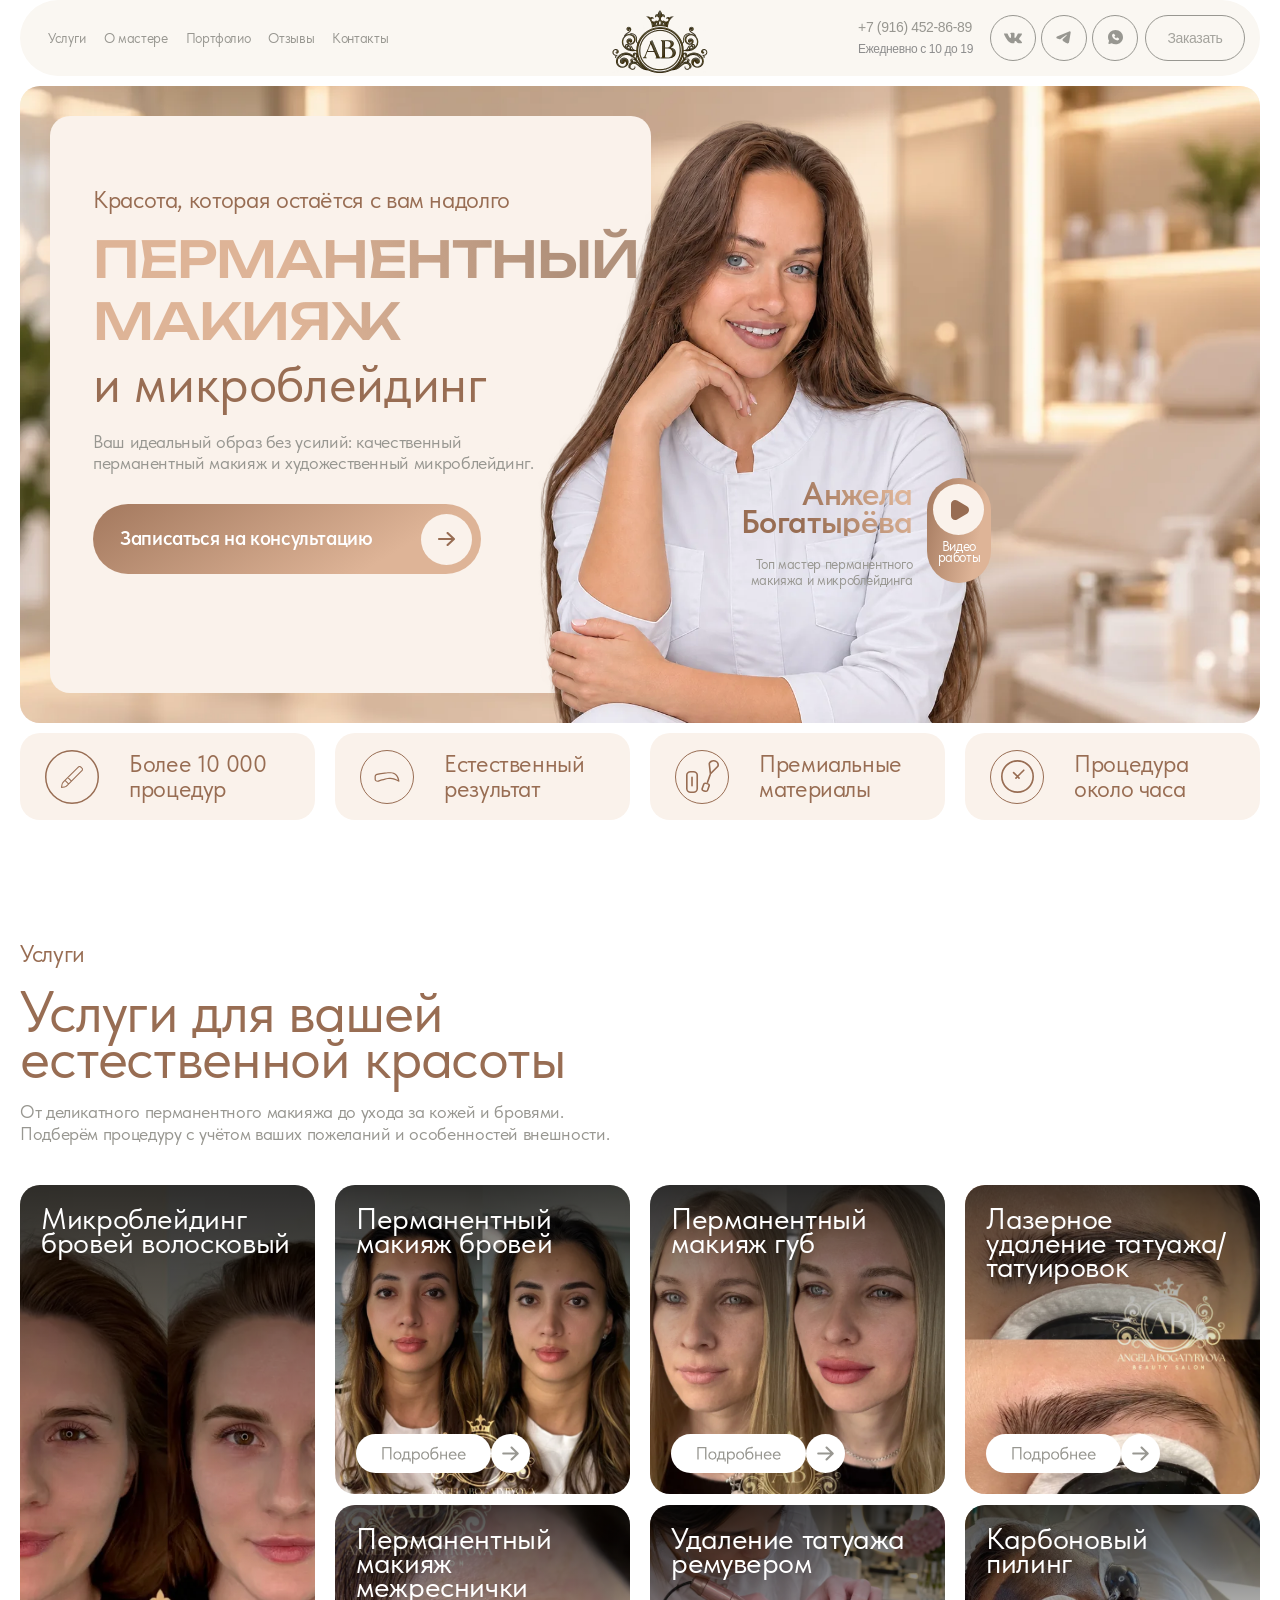
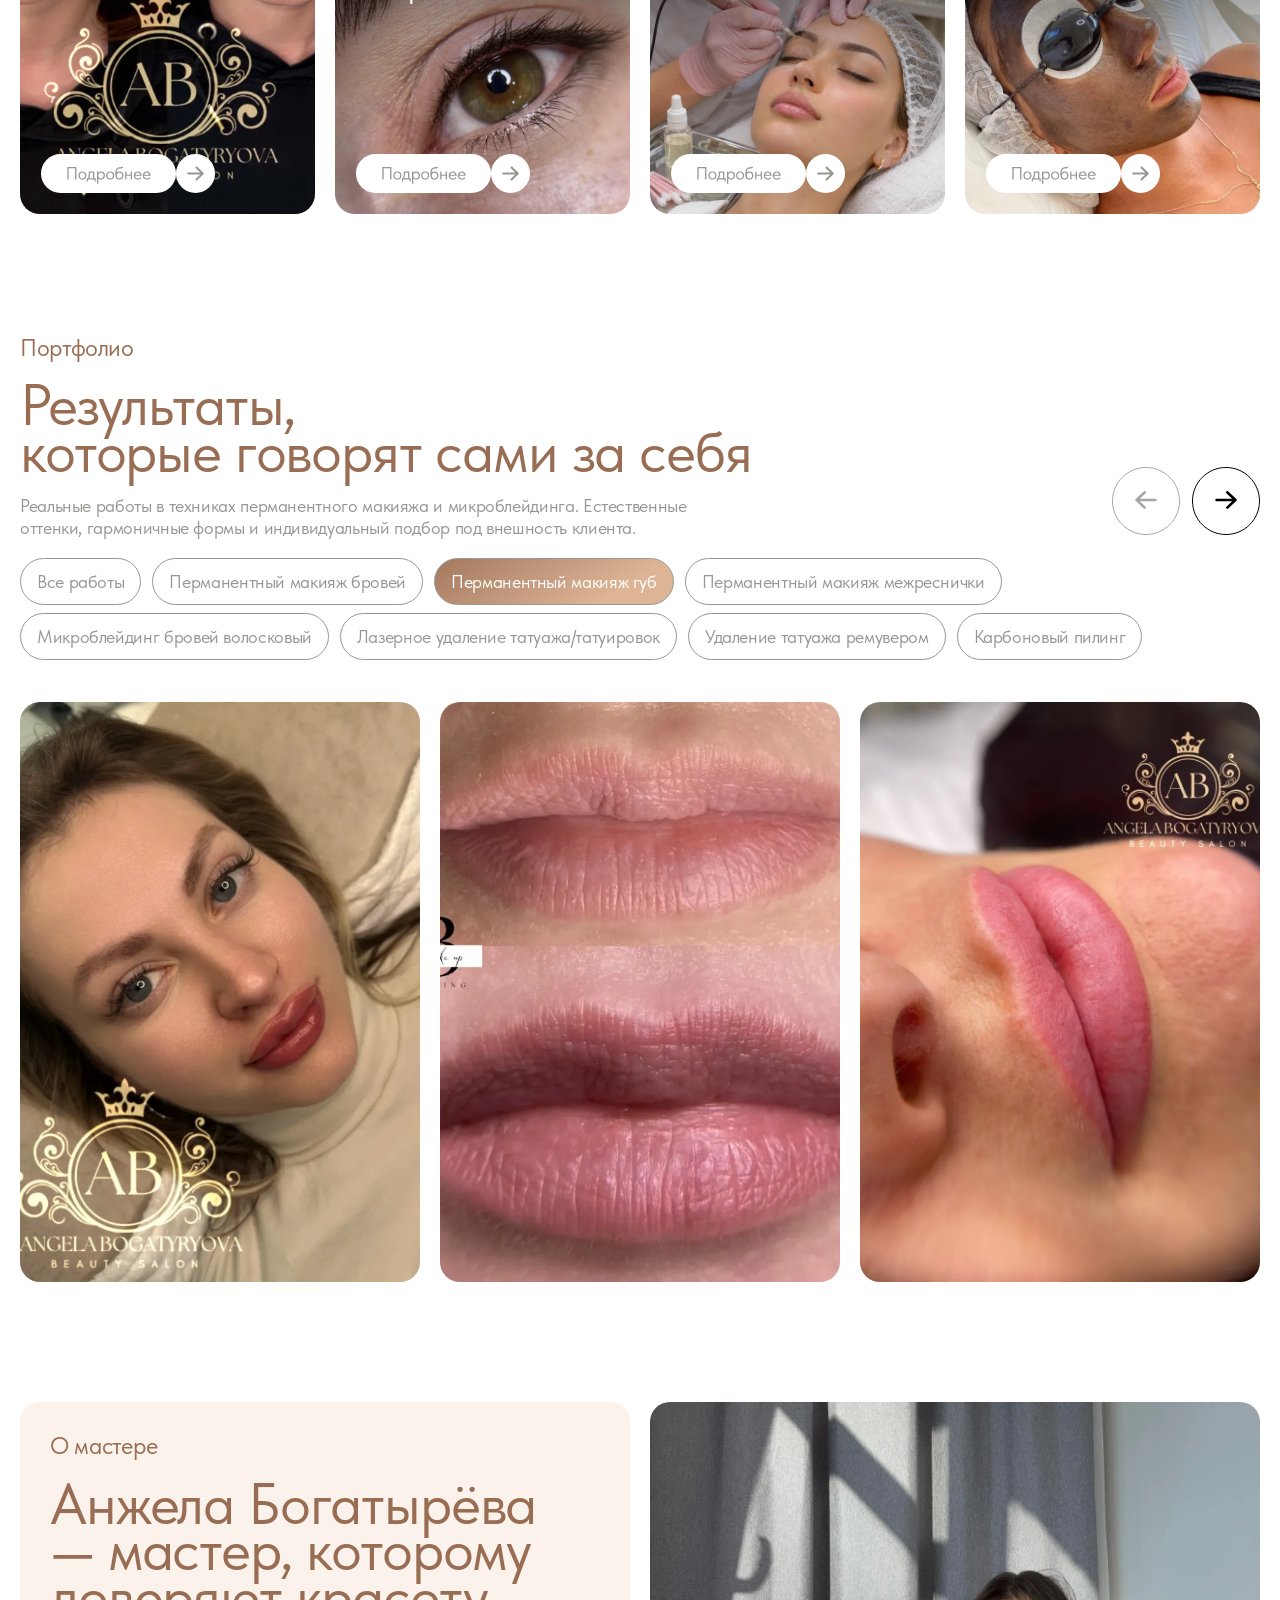
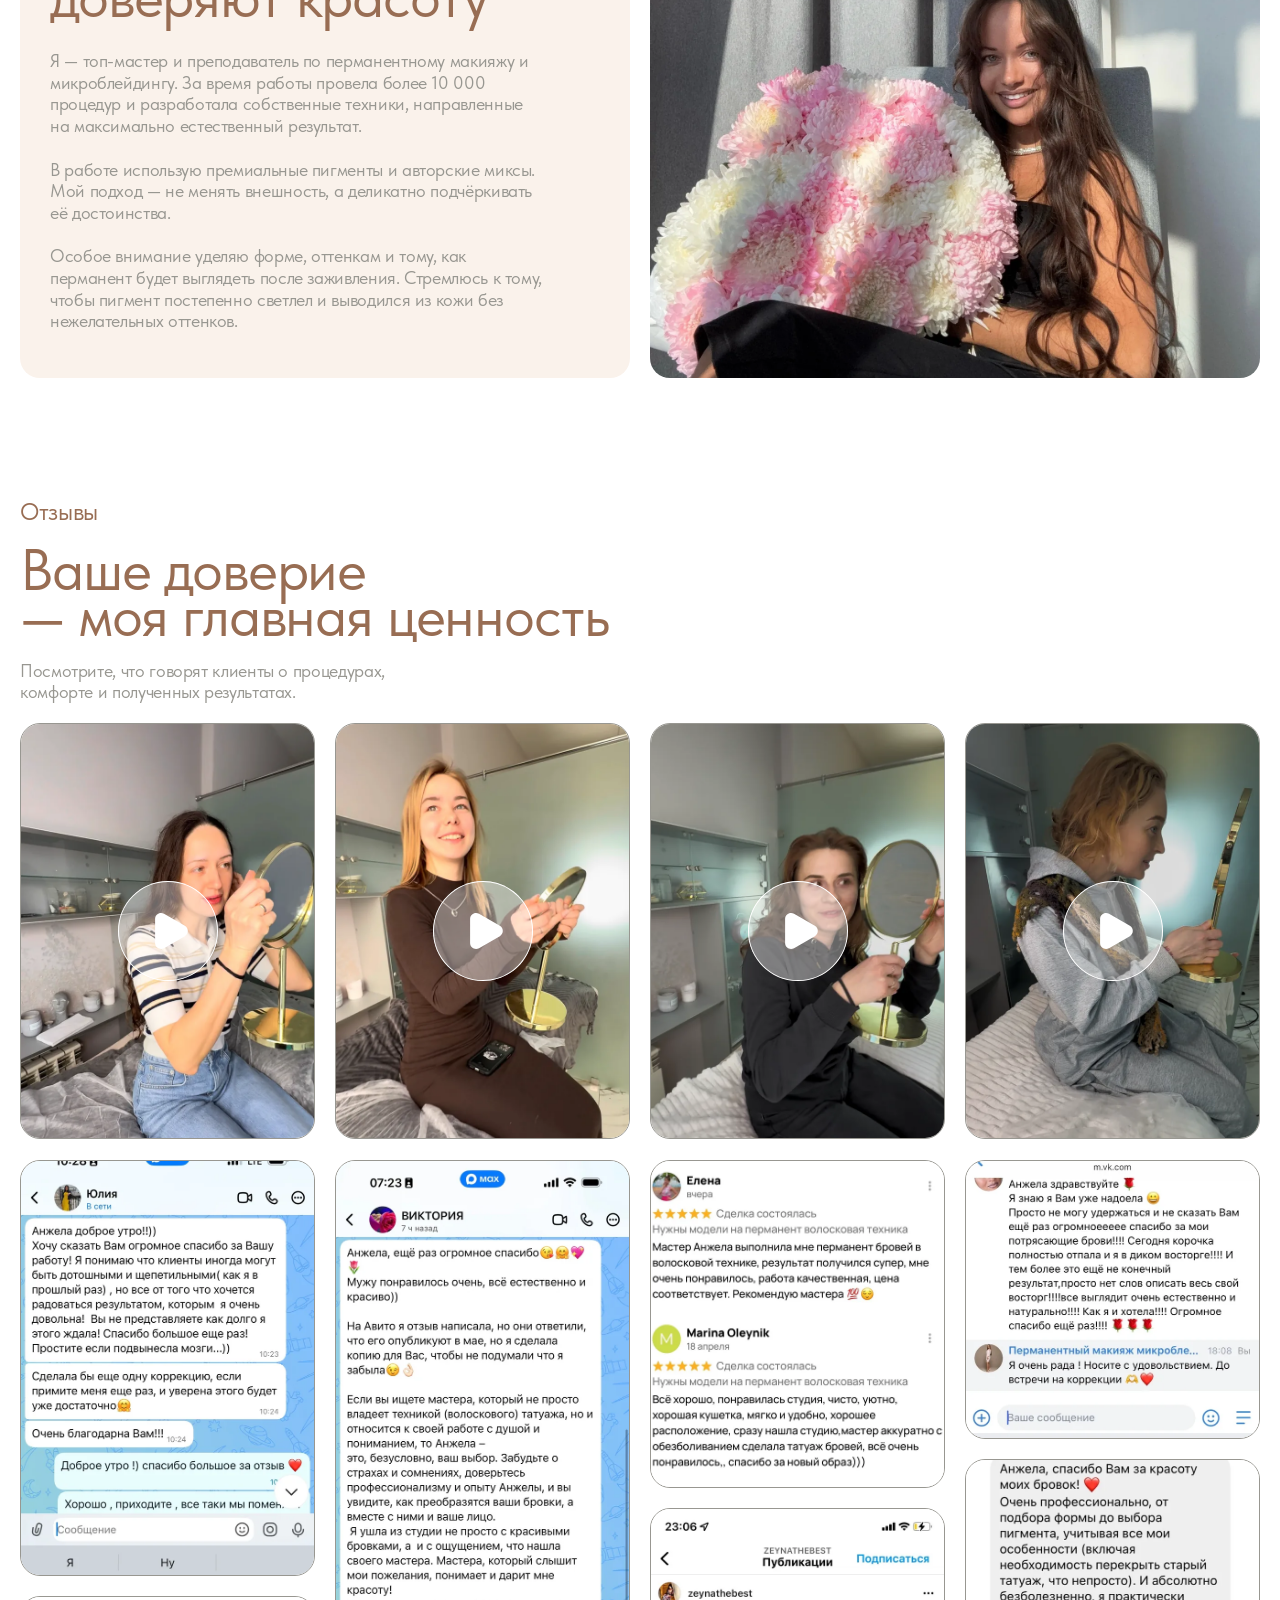
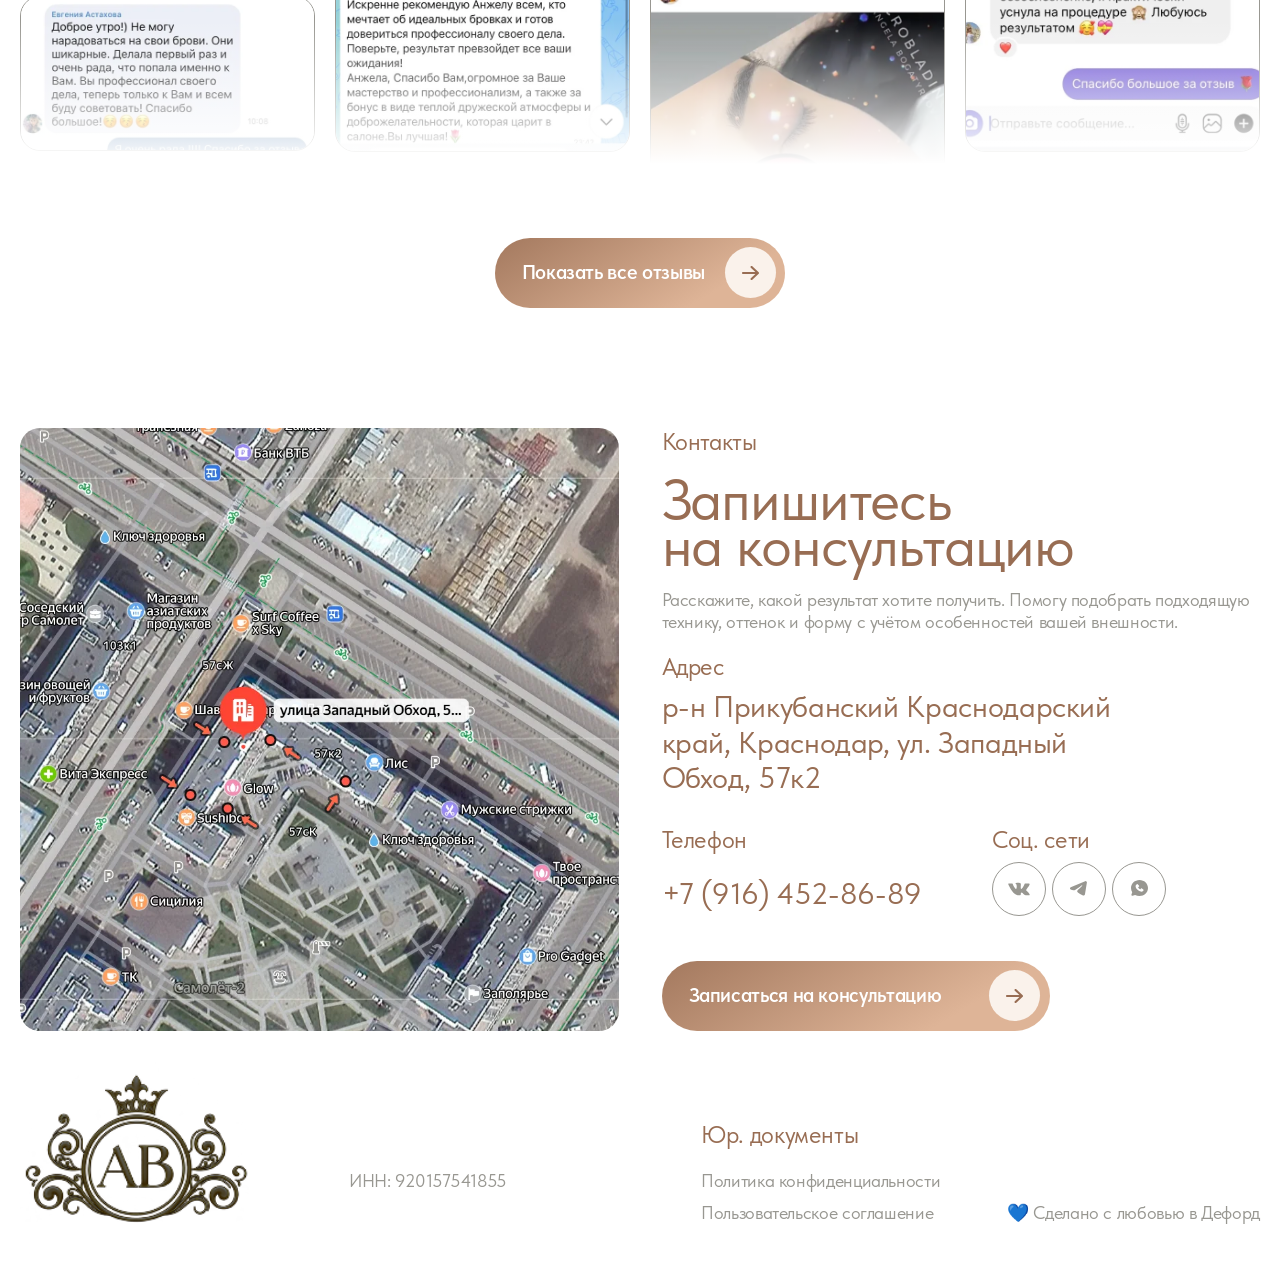
==== index.html @ 7977a96c "Портфолио → губы: фото lips-17 первым, добавлено тепла Co-Authored-By: Claude Opus 5.5 <noreply@anth" ====
<!doctype html>
<html lang="ru">
<head>
  <meta charset="utf-8">
  <meta name="viewport" content="width=device-width, initial-scale=1">
  <title>Перманентный макияж и микроблейдинг в Краснодаре — Анжела Богатырёва</title>
  <meta name="description" content="Перманентный макияж бровей, губ, межреснички и микроблейдинг в Краснодаре. Топ-мастер Анжела Богатырёва: более 10 000 процедур, естественный результат, премиальные материалы.">
  <link rel="icon" href="assets/img/logo.png" type="image/png">
  <link rel="preload" href="assets/fonts/TildaSans-Regular.woff2" as="font" type="font/woff2" crossorigin>
  <link rel="preconnect" href="https://fonts.googleapis.com">
  <link rel="preconnect" href="https://fonts.gstatic.com" crossorigin>
  <link href="https://fonts.googleapis.com/css2?family=Unbounded:wght@500&display=swap" rel="stylesheet">
  <link rel="stylesheet" href="assets/css/style.css?v=202611080429">
</head>
<body>

<!-- ================= PRELOADER ================= -->
<div class="preloader" id="preloader" aria-hidden="true">
  <div class="preloader__inner">
    <div class="preloader__mark">
      <svg class="preloader__ring" viewBox="0 0 200 200" width="200" height="200">
        <defs>
          <linearGradient id="plGrad" x1="0" y1="0" x2="1" y2="1">
            <stop offset="0%" stop-color="#deb497"/>
            <stop offset="100%" stop-color="#986d53"/>
          </linearGradient>
        </defs>
        <circle class="preloader__track" cx="100" cy="100" r="92"/>
        <circle class="preloader__arc" cx="100" cy="100" r="92"/>
      </svg>
      <img class="preloader__logo" src="assets/img/logo.png" alt="" width="200" height="144">
    </div>
    <p class="preloader__name">Анжела Богатырёва</p>
    <p class="preloader__sub">перманентный макияж</p>
    <span class="preloader__bar"><i></i></span>
  </div>
</div>
<script>
  (function () {
    var el = document.getElementById('preloader');
    if (!el) return;
    document.documentElement.classList.add('is-loading');
    var start = Date.now(), MIN = 900, MAX = 5000, done = false;
    function hide() {
      if (done) return; done = true;
      var wait = Math.max(0, MIN - (Date.now() - start));
      setTimeout(function () {
        el.classList.add('is-hidden');
        document.documentElement.classList.remove('is-loading');
        setTimeout(function () { el.remove(); }, 700);
      }, wait);
    }
    if (document.readyState === 'complete') hide();
    else window.addEventListener('load', hide);
    setTimeout(hide, MAX);
  })();
</script>

<!-- ================= HEADER ================= -->
<header class="header container">
  <div class="header__bar">
    <nav class="header__nav" aria-label="Основная навигация">
      <a href="#services">Услуги</a>
      <a href="#about">О мастере</a>
      <a href="#portfolio">Портфолио</a>
      <a href="#reviews">Отзывы</a>
      <a href="#contacts">Контакты</a>
    </nav>

    <a href="#top" class="header__logo" aria-label="Анжела Богатырёва — на главную">
      <img src="assets/img/logo.png" alt="Логотип Angela Bogatyryova" width="200" height="144">
    </a>

    <div class="header__right">
      <div class="header__contact">
        <a href="tel:+79164528689" class="header__phone">+7 (916) 452-86-89</a>
        <span class="header__hours">Ежедневно с 10 до 19</span>
      </div>
      <a href="https://vk.ru/angela_bogatyryova" class="icon-btn" aria-label="ВКонтакте" target="_blank" rel="noopener">
        <img class="tg-icon" src="assets/icons/vk.svg" alt="" width="46" height="46">
      </a>
      <a href="https://t.me/AngelaBogatyryova" class="icon-btn" aria-label="Telegram" target="_blank" rel="noopener">
        <img class="tg-icon" src="assets/icons/telegram.svg" alt="" width="46" height="46">
      </a>
      <a href="https://wa.me/79164528689" class="icon-btn" aria-label="WhatsApp" target="_blank" rel="noopener">
        <img src="assets/icons/hdr-g1.svg" alt="" width="15" height="16">
      </a>
      <button type="button" class="header__order" data-open="form">Заказать</button>
    </div>

    <button type="button" class="header__burger" aria-label="Открыть меню" aria-expanded="false" aria-controls="mobile-menu">
      <span></span><span></span><span></span>
    </button>
  </div>

  <div class="mobile-menu" id="mobile-menu" hidden>
    <nav>
      <a href="#services">Услуги</a>
      <a href="#about">О мастере</a>
      <a href="#portfolio">Портфолио</a>
      <a href="#reviews">Отзывы</a>
      <a href="#contacts">Контакты</a>
    </nav>
    <a href="tel:+79164528689" class="mobile-menu__phone">+7 (916) 452-86-89</a>
    <span class="header__hours">Ежедневно с 10 до 19</span>
    <button type="button" class="btn btn--sm" data-open="form">
      <span>Записаться на консультацию</span><i class="btn__circle"><img src="assets/icons/btn-arrow.svg" alt="" width="17" height="14"></i>
    </button>
  </div>
</header>

<main id="top">

  <!-- ================= HERO ================= -->
  <section class="hero container">
    <div class="hero__card">
      <img class="hero__bg" src="assets/img/hero-bg.webp" alt="" width="1672" height="941" fetchpriority="high">
      <img class="hero__master" src="assets/img/hero-master.webp?v=2" alt="Анжела Богатырёва — мастер перманентного макияжа" width="1000" height="1500" fetchpriority="high">

      <div class="hero__panel">
        <p class="hero__kicker">Красота, которая остаётся с вам надолго</p>
        <h1 class="hero__title">
          <span class="hero__title-main">Перманентный<br>макияж</span>
          <span class="hero__title-sub">и микроблейдинг</span>
        </h1>
        <p class="hero__text">Ваш идеальный образ без усилий: качественный перманентный макияж и художественный микроблейдинг.</p>
        <button type="button" class="btn" data-open="form">
          <span>Записаться на консультацию</span>
          <i class="btn__circle"><img src="assets/icons/btn-arrow.svg" alt="" width="17" height="14"></i>
        </button>
      </div>

      <div class="hero__master-info">
        <div class="hero__master-text">
          <p class="hero__name">Анжела<br>Богатырёва</p>
          <p class="hero__role">Топ мастер перманентного макияжа и микроблейдинга</p>
        </div>
        <a href="#reviews" class="hero__video" aria-label="Смотреть видео работ">
          <i class="hero__video-circle"><img src="assets/icons/play.svg" alt="" width="20" height="18"></i>
          <span>Видео работы</span>
        </a>
      </div>
    </div>

    <ul class="features">
      <li class="feature">
        <span class="feature__icon"><img class="feature__icon-desktop" src="assets/icons/brush-badge.svg" alt="" width="54" height="54"><img class="feature__icon-mobile" src="assets/icons/brush.svg" alt="" width="18" height="18"></span>
        <span class="feature__text">Более 10&nbsp;000 процедур</span>
      </li>
      <li class="feature">
        <span class="feature__icon feature__icon--ring"><img src="assets/icons/eyebrow.svg" alt="" width="50" height="50"></span>
        <span class="feature__text">Естественный результат</span>
      </li>
      <li class="feature">
        <span class="feature__icon feature__icon--ring"><img src="assets/icons/lip-gloss.svg" alt="" width="34" height="34" class="feature__icon-sm"></span>
        <span class="feature__text">Премиальные материалы</span>
      </li>
      <li class="feature">
        <span class="feature__icon feature__icon--ring"><img src="assets/icons/time.svg" alt="" width="30" height="30" class="feature__icon-sm"></span>
        <span class="feature__text">Процедура около часа</span>
      </li>
    </ul>
  </section>

  <!-- ================= SERVICES ================= -->
  <section class="section container" id="services">
    <p class="section__label">Услуги</p>
    <h2 class="section__title">Услуги для вашей естественной красоты</h2>
    <p class="section__text">От деликатного перманентного макияжа до ухода за кожей и бровями. Подберём процедуру с учётом ваших пожеланий и особенностей внешности.</p>

    <div class="services">
      <article class="service service--tall" data-service="microblading">
        <img src="assets/img/svc-microblading.webp" alt="" loading="lazy" width="700" height="836">
        <h3 class="service__title">Микроблейдинг бровей волосковый</h3>
        <button type="button" class="more" data-service-open="microblading" aria-label="Подробнее"><img src="assets/icons/more-button.svg" alt="" width="174" height="39"></button>
      </article>
      <article class="service" data-service="brows">
        <img src="assets/img/svc-brows.webp" alt="" loading="lazy" width="700" height="875" style="object-position:top">
        <h3 class="service__title">Перманентный макияж бровей</h3>
        <button type="button" class="more" data-service-open="brows" aria-label="Подробнее"><img src="assets/icons/more-button.svg" alt="" width="174" height="39"></button>
      </article>
      <article class="service" data-service="lips">
        <img src="assets/img/svc-lips.webp" alt="" loading="lazy" width="700" height="875">
        <h3 class="service__title">Перманентный макияж губ</h3>
        <button type="button" class="more" data-service-open="lips" aria-label="Подробнее"><img src="assets/icons/more-button.svg" alt="" width="174" height="39"></button>
      </article>
      <article class="service" data-service="laser">
        <img src="assets/img/svc-laser.webp" alt="" loading="lazy" width="700" height="700">
        <h3 class="service__title">Лазерное удаление татуажа/татуировок</h3>
        <button type="button" class="more" data-service-open="laser" aria-label="Подробнее"><img src="assets/icons/more-button.svg" alt="" width="174" height="39"></button>
      </article>
      <article class="service" data-service="lash">
        <img src="assets/img/svc-lash.webp" alt="" loading="lazy" width="700" height="1110">
        <h3 class="service__title">Перманентный макияж межреснички</h3>
        <button type="button" class="more" data-service-open="lash" aria-label="Подробнее"><img src="assets/icons/more-button.svg" alt="" width="174" height="39"></button>
      </article>
      <article class="service" data-service="remover">
        <img src="assets/img/svc-remover.webp" alt="" loading="lazy" width="700" height="700">
        <h3 class="service__title">Удаление татуажа ремувером</h3>
        <button type="button" class="more" data-service-open="remover" aria-label="Подробнее"><img src="assets/icons/more-button.svg" alt="" width="174" height="39"></button>
      </article>
      <article class="service" data-service="carbon">
        <img src="assets/img/svc-carbon.webp" alt="" loading="lazy" width="700" height="1244" style="object-position:50% 20%">
        <h3 class="service__title">Карбоновый пилинг</h3>
        <button type="button" class="more" data-service-open="carbon" aria-label="Подробнее"><img src="assets/icons/more-button.svg" alt="" width="174" height="39"></button>
      </article>
    </div>
  </section>

  <!-- ================= PORTFOLIO ================= -->
  <section class="section container" id="portfolio">
    <div class="section__head">
      <div>
        <p class="section__label">Портфолио</p>
        <h2 class="section__title section__title--wide">Результаты, <br>которые говорят сами за себя</h2>
        <p class="section__text section__text--wide">Реальные работы в техниках перманентного макияжа и микроблейдинга. Естественные оттенки, гармоничные формы и индивидуальный подбор под внешность клиента.</p>
      </div>
      <div class="slider-nav">
        <button type="button" class="slider-nav__btn" data-slide="-1" aria-label="Предыдущая работа"><img src="assets/icons/slider-prev.svg" alt="" width="68" height="68" style="transform:rotate(180deg)"></button>
        <button type="button" class="slider-nav__btn" data-slide="1" aria-label="Следующая работа"><img src="assets/icons/slider-next.svg" alt="" width="68" height="68"></button>
      </div>
    </div>

    <div class="chips" role="tablist" aria-label="Фильтр работ">
      <button type="button" class="chip" data-filter="all">Все работы</button>
      <button type="button" class="chip" data-filter="brows">Перманентный макияж бровей</button>
      <button type="button" class="chip is-active" data-filter="lips">Перманентный макияж губ</button>
      <button type="button" class="chip" data-filter="lash">Перманентный макияж межреснички</button>
      <button type="button" class="chip" data-filter="microblading">Микроблейдинг бровей волосковый</button>
      <button type="button" class="chip" data-filter="laser">Лазерное удаление татуажа/татуировок</button>
      <button type="button" class="chip" data-filter="remover">Удаление татуажа ремувером</button>
      <button type="button" class="chip" data-filter="carbon">Карбоновый пилинг</button>
    </div>

    <div class="works" id="works">
      <figure class="work" data-cat="lips"><img src="assets/img/works/lips-17.webp?v=2" alt="Перманентный макияж губ — работа мастера" loading="lazy" width="900" height="1200"></figure>
      <figure class="work" data-cat="lips"><img src="assets/img/works/lips-01.webp" alt="Перманентный макияж губ — работа мастера" loading="lazy" width="828" height="825"></figure>
      <figure class="work" data-cat="lips"><img src="assets/img/works/lips-02.webp" alt="Перманентный макияж губ — работа мастера" loading="lazy" width="900" height="1200"></figure>
      <figure class="work" data-cat="lips"><img src="assets/img/works/lips-03.webp" alt="Перманентный макияж губ — работа мастера" loading="lazy" width="828" height="828"></figure>
      <figure class="work" data-cat="lips"><img src="assets/img/works/lips-04.webp" alt="Перманентный макияж губ — работа мастера" loading="lazy" width="900" height="1073"></figure>
      <figure class="work" data-cat="lips"><img src="assets/img/works/lips-05.webp" alt="Перманентный макияж губ — работа мастера" loading="lazy" width="720" height="1280"></figure>
      <figure class="work" data-cat="lips"><img src="assets/img/works/lips-06.webp" alt="Перманентный макияж губ — работа мастера" loading="lazy" width="720" height="1280"></figure>
      <figure class="work" data-cat="lips"><img src="assets/img/works/lips-07.webp" alt="Перманентный макияж губ — работа мастера" loading="lazy" width="828" height="1220"></figure>
      <figure class="work" data-cat="lips"><img src="assets/img/works/lips-08.webp" alt="Перманентный макияж губ — работа мастера" loading="lazy" width="900" height="824"></figure>
      <figure class="work" data-cat="lips microblading"><img src="assets/img/works/lips-09.webp?v=2" alt="Перманентный макияж губ — работа мастера" loading="lazy" width="900" height="1125"></figure>
      <figure class="work" data-cat="lips"><img src="assets/img/works/lips-10.webp" alt="Перманентный макияж губ — работа мастера" loading="lazy" width="900" height="1125"></figure>
      <figure class="work" data-cat="lips"><img src="assets/img/works/lips-11.webp" alt="Перманентный макияж губ — работа мастера" loading="lazy" width="900" height="1205"></figure>
      <figure class="work" data-cat="lips"><img src="assets/img/works/lips-12.webp" alt="Перманентный макияж губ — работа мастера" loading="lazy" width="900" height="1200"></figure>
      <figure class="work" data-cat="lips"><img src="assets/img/works/lips-13.webp" alt="Перманентный макияж губ — работа мастера" loading="lazy" width="900" height="1331"></figure>
      <figure class="work" data-cat="lips"><img src="assets/img/works/lips-14.webp" alt="Перманентный макияж губ — работа мастера" loading="lazy" width="900" height="1200"></figure>
      <figure class="work" data-cat="lips"><img src="assets/img/works/lips-15.webp" alt="Перманентный макияж губ — работа мастера" loading="lazy" width="900" height="1169"></figure>
      <figure class="work" data-cat="lips"><img src="assets/img/works/lips-16.webp" alt="Перманентный макияж губ — работа мастера" loading="lazy" width="900" height="796"></figure>
      <figure class="work" data-cat="lips"><img src="assets/img/works/lips-18.webp" alt="Перманентный макияж губ — работа мастера" loading="lazy" width="900" height="1127"></figure>
      <figure class="work" data-cat="brows"><img src="assets/img/works/brows-01.webp" alt="Перманентный макияж бровей — работа мастера" loading="lazy" width="900" height="1200"></figure>
      <figure class="work" data-cat="brows"><img src="assets/img/works/brows-02.webp" alt="Перманентный макияж бровей — работа мастера" loading="lazy" width="900" height="1200"></figure>
      <figure class="work" data-cat="brows"><img src="assets/img/works/brows-03.webp" alt="Перманентный макияж бровей — работа мастера" loading="lazy" width="900" height="756"></figure>
      <figure class="work" data-cat="brows"><img src="assets/img/works/brows-04.webp" alt="Перманентный макияж бровей — работа мастера" loading="lazy" width="900" height="1200"></figure>
      <figure class="work" data-cat="brows"><img src="assets/img/works/brows-05.webp" alt="Перманентный макияж бровей — работа мастера" loading="lazy" width="828" height="1472"></figure>
      <figure class="work" data-cat="brows"><img src="assets/img/works/brows-06.webp" alt="Перманентный макияж бровей — работа мастера" loading="lazy" width="827" height="937"></figure>
      <figure class="work" data-cat="brows"><img src="assets/img/works/brows-07.webp" alt="Перманентный макияж бровей — работа мастера" loading="lazy" width="900" height="1125"></figure>
      <figure class="work" data-cat="brows"><img src="assets/img/works/brows-08.webp" alt="Перманентный макияж бровей — работа мастера" loading="lazy" width="900" height="1200"></figure>
      <figure class="work" data-cat="brows"><img src="assets/img/works/brows-09.webp" alt="Перманентный макияж бровей — работа мастера" loading="lazy" width="900" height="1200"></figure>
      <figure class="work" data-cat="brows"><img src="assets/img/works/brows-10.webp" alt="Перманентный макияж бровей — работа мастера" loading="lazy" width="900" height="1200"></figure>
      <figure class="work" data-cat="brows"><img src="assets/img/works/brows-11.webp" alt="Перманентный макияж бровей — работа мастера" loading="lazy" width="900" height="1200"></figure>
      <figure class="work" data-cat="brows"><img src="assets/img/works/brows-12.webp" alt="Перманентный макияж бровей — работа мастера" loading="lazy" width="900" height="1200"></figure>
      <figure class="work" data-cat="brows"><img src="assets/img/works/brows-13.webp" alt="Перманентный макияж бровей — работа мастера" loading="lazy" width="900" height="1125"></figure>
      <figure class="work" data-cat="brows"><img src="assets/img/works/brows-14.webp" alt="Перманентный макияж бровей — работа мастера" loading="lazy" width="900" height="982"></figure>
      <figure class="work" data-cat="brows"><img src="assets/img/works/brows-15.webp" alt="Перманентный макияж бровей — работа мастера" loading="lazy" width="900" height="1600"></figure>
      <figure class="work" data-cat="brows"><img src="assets/img/works/brows-16.webp" alt="Перманентный макияж бровей — работа мастера" loading="lazy" width="900" height="1200"></figure>
      <figure class="work" data-cat="brows lips"><img src="assets/img/works/brows-17.webp" alt="Перманентный макияж бровей — работа мастера" loading="lazy" width="900" height="1125"></figure>
      <figure class="work" data-cat="lash"><img src="assets/img/works/lash-01.webp" alt="Перманентный макияж межреснички — работа мастера" loading="lazy" width="900" height="1166"></figure>
      <figure class="work" data-cat="lash"><img src="assets/img/works/lash-02.webp" alt="Перманентный макияж межреснички — работа мастера" loading="lazy" width="900" height="1048"></figure>
      <figure class="work" data-cat="lash"><img src="assets/img/works/lash-03.webp" alt="Перманентный макияж межреснички — работа мастера" loading="lazy" width="900" height="1428"></figure>
      <figure class="work" data-cat="lash"><img src="assets/img/works/lash-04.webp" alt="Перманентный макияж межреснички — работа мастера" loading="lazy" width="900" height="1540"></figure>
      <figure class="work" data-cat="lash"><img src="assets/img/works/lash-05.webp" alt="Перманентный макияж межреснички — работа мастера" loading="lazy" width="900" height="1125"></figure>
      <figure class="work" data-cat="lash"><img src="assets/img/works/lash-06.webp" alt="Перманентный макияж межреснички — работа мастера" loading="lazy" width="900" height="1200"></figure>
      <figure class="work" data-cat="lash"><img src="assets/img/works/lash-07.webp" alt="Перманентный макияж межреснички — работа мастера" loading="lazy" width="900" height="1256"></figure>
      <figure class="work" data-cat="lash"><img src="assets/img/works/lash-08.webp" alt="Перманентный макияж межреснички — работа мастера" loading="lazy" width="900" height="1600"></figure>
      <figure class="work" data-cat="microblading"><img src="assets/img/works/microblading-40.webp" alt="Микроблейдинг бровей — работа мастера" loading="lazy" width="900" height="1125"></figure>
      <figure class="work" data-cat="microblading"><img src="assets/img/works/microblading-37.webp" alt="Микроблейдинг бровей — работа мастера" loading="lazy" width="900" height="1074"></figure>
      <figure class="work" data-cat="microblading"><img src="assets/img/works/microblading-20.webp" alt="Микроблейдинг бровей — работа мастера" loading="lazy" width="900" height="1125"></figure>
      <figure class="work" data-cat="microblading"><img src="assets/img/works/microblading-36.webp" alt="Микроблейдинг бровей — работа мастера" loading="lazy" width="900" height="1125"></figure>
      <figure class="work" data-cat="microblading"><img src="assets/img/works/microblading-38.webp" alt="Микроблейдинг бровей — работа мастера" loading="lazy" width="900" height="1125"></figure>
      <figure class="work" data-cat="microblading"><img src="assets/img/works/microblading-39.webp" alt="Микроблейдинг бровей — работа мастера" loading="lazy" width="900" height="1058"></figure>
      <figure class="work" data-cat="microblading"><img src="assets/img/works/microblading-25.webp" alt="Микроблейдинг бровей — работа мастера" loading="lazy" width="900" height="1125"></figure>
      <figure class="work" data-cat="microblading"><img src="assets/img/works/microblading-34.webp" alt="Микроблейдинг бровей — работа мастера" loading="lazy" width="900" height="1200"></figure>
      <figure class="work" data-cat="microblading"><img src="assets/img/works/microblading-26.webp" alt="Микроблейдинг бровей — работа мастера" loading="lazy" width="900" height="1200"></figure>
      <figure class="work" data-cat="microblading"><img src="assets/img/works/microblading-12.webp" alt="Микроблейдинг бровей — работа мастера" loading="lazy" width="900" height="1600"></figure>
      <figure class="work" data-cat="microblading"><img src="assets/img/works/microblading-33.webp" alt="Микроблейдинг бровей — работа мастера" loading="lazy" width="900" height="1083"></figure>
      <figure class="work" data-cat="microblading"><img src="assets/img/works/microblading-16.webp" alt="Микроблейдинг бровей — работа мастера" loading="lazy" width="900" height="900"></figure>
      <figure class="work" data-cat="microblading"><img src="assets/img/works/microblading-32.webp" alt="Микроблейдинг бровей — работа мастера" loading="lazy" width="900" height="900"></figure>
      <figure class="work" data-cat="microblading"><img src="assets/img/works/microblading-01.webp" alt="Микроблейдинг бровей — работа мастера" loading="lazy" width="900" height="900"></figure>
      <figure class="work" data-cat="microblading"><img src="assets/img/works/microblading-02.webp" alt="Микроблейдинг бровей — работа мастера" loading="lazy" width="900" height="900"></figure>
      <figure class="work" data-cat="microblading"><img src="assets/img/works/microblading-03.webp" alt="Микроблейдинг бровей — работа мастера" loading="lazy" width="827" height="843"></figure>
      <figure class="work" data-cat="microblading"><img src="assets/img/works/microblading-04.webp" alt="Микроблейдинг бровей — работа мастера" loading="lazy" width="900" height="900"></figure>
      <figure class="work" data-cat="microblading"><img src="assets/img/works/microblading-05.webp" alt="Микроблейдинг бровей — работа мастера" loading="lazy" width="900" height="900"></figure>
      <figure class="work" data-cat="microblading"><img src="assets/img/works/microblading-06.webp" alt="Микроблейдинг бровей — работа мастера" loading="lazy" width="900" height="900"></figure>
      <figure class="work" data-cat="microblading"><img src="assets/img/works/microblading-07.webp" alt="Микроблейдинг бровей — работа мастера" loading="lazy" width="900" height="900"></figure>
      <figure class="work" data-cat="microblading"><img src="assets/img/works/microblading-08.webp" alt="Микроблейдинг бровей — работа мастера" loading="lazy" width="900" height="900"></figure>
      <figure class="work" data-cat="microblading"><img src="assets/img/works/microblading-09.webp" alt="Микроблейдинг бровей — работа мастера" loading="lazy" width="900" height="900"></figure>
      <figure class="work" data-cat="microblading"><img src="assets/img/works/microblading-10.webp" alt="Микроблейдинг бровей — работа мастера" loading="lazy" width="900" height="900"></figure>
      <figure class="work" data-cat="microblading"><img src="assets/img/works/microblading-11.webp" alt="Микроблейдинг бровей — работа мастера" loading="lazy" width="900" height="900"></figure>
      <figure class="work" data-cat="microblading"><img src="assets/img/works/microblading-13.webp" alt="Микроблейдинг бровей — работа мастера" loading="lazy" width="900" height="900"></figure>
      <figure class="work" data-cat="microblading"><img src="assets/img/works/microblading-14.webp" alt="Микроблейдинг бровей — работа мастера" loading="lazy" width="900" height="900"></figure>
      <figure class="work" data-cat="microblading"><img src="assets/img/works/microblading-15.webp" alt="Микроблейдинг бровей — работа мастера" loading="lazy" width="900" height="900"></figure>
      <figure class="work" data-cat="microblading"><img src="assets/img/works/microblading-17.webp" alt="Микроблейдинг бровей — работа мастера" loading="lazy" width="900" height="900"></figure>
      <figure class="work" data-cat="microblading"><img src="assets/img/works/microblading-18.webp" alt="Микроблейдинг бровей — работа мастера" loading="lazy" width="900" height="900"></figure>
      <figure class="work" data-cat="microblading"><img src="assets/img/works/microblading-19.webp" alt="Микроблейдинг бровей — работа мастера" loading="lazy" width="900" height="900"></figure>
      <figure class="work" data-cat="microblading"><img src="assets/img/works/microblading-21.webp" alt="Микроблейдинг бровей — работа мастера" loading="lazy" width="900" height="1125"></figure>
      <figure class="work" data-cat="microblading"><img src="assets/img/works/microblading-22.webp" alt="Микроблейдинг бровей — работа мастера" loading="lazy" width="900" height="1125"></figure>
      <figure class="work" data-cat="microblading"><img src="assets/img/works/microblading-23.webp" alt="Микроблейдинг бровей — работа мастера" loading="lazy" width="900" height="1125"></figure>
      <figure class="work" data-cat="microblading"><img src="assets/img/works/microblading-24.webp" alt="Микроблейдинг бровей — работа мастера" loading="lazy" width="900" height="1125"></figure>
      <figure class="work" data-cat="microblading"><img src="assets/img/works/microblading-27.webp" alt="Микроблейдинг бровей — работа мастера" loading="lazy" width="900" height="1125"></figure>
      <figure class="work" data-cat="microblading"><img src="assets/img/works/microblading-28.webp" alt="Микроблейдинг бровей — работа мастера" loading="lazy" width="900" height="900"></figure>
      <figure class="work" data-cat="microblading"><img src="assets/img/works/microblading-29.webp" alt="Микроблейдинг бровей — работа мастера" loading="lazy" width="900" height="900"></figure>
      <figure class="work" data-cat="microblading"><img src="assets/img/works/microblading-30.webp" alt="Микроблейдинг бровей — работа мастера" loading="lazy" width="900" height="1067"></figure>
      <figure class="work" data-cat="microblading"><img src="assets/img/works/microblading-31.webp" alt="Микроблейдинг бровей — работа мастера" loading="lazy" width="900" height="1600"></figure>
      <figure class="work" data-cat="microblading"><img src="assets/img/works/microblading-35.webp" alt="Микроблейдинг бровей — работа мастера" loading="lazy" width="900" height="1125"></figure>
      <figure class="work" data-cat="laser"><img src="assets/img/works/laser-01.webp" alt="Лазерное удаление татуажа — работа мастера" loading="lazy" width="900" height="900"></figure>
      <figure class="work" data-cat="laser"><img src="assets/img/works/laser-02.webp" alt="Лазерное удаление татуажа — работа мастера" loading="lazy" width="828" height="823"></figure>
      <figure class="work" data-cat="laser"><img src="assets/img/works/laser-03.webp" alt="Лазерное удаление татуажа — работа мастера" loading="lazy" width="900" height="900"></figure>
      <figure class="work" data-cat="laser"><img src="assets/img/works/laser-04.webp" alt="Лазерное удаление татуажа — работа мастера" loading="lazy" width="900" height="900"></figure>
      <figure class="work" data-cat="laser"><img src="assets/img/works/laser-05.webp" alt="Лазерное удаление татуажа — работа мастера" loading="lazy" width="900" height="1125"></figure>
      <figure class="work" data-cat="laser"><img src="assets/img/works/laser-06.webp" alt="Лазерное удаление татуажа — работа мастера" loading="lazy" width="900" height="1125"></figure>
      <figure class="work" data-cat="laser"><img src="assets/img/works/laser-07.webp" alt="Лазерное удаление татуажа — работа мастера" loading="lazy" width="900" height="1125"></figure>
      <figure class="work" data-cat="laser"><img src="assets/img/works/laser-08.webp" alt="Лазерное удаление татуажа — работа мастера" loading="lazy" width="900" height="900"></figure>
      <figure class="work" data-cat="laser"><img src="assets/img/works/laser-09.webp" alt="Лазерное удаление татуажа — работа мастера" loading="lazy" width="900" height="900"></figure>
      <figure class="work" data-cat="laser"><img src="assets/img/works/laser-10.webp" alt="Лазерное удаление татуажа — работа мастера" loading="lazy" width="900" height="968"></figure>
      <figure class="work" data-cat="laser"><img src="assets/img/works/laser-11.webp" alt="Лазерное удаление татуажа — работа мастера" loading="lazy" width="900" height="900"></figure>
      <figure class="work" data-cat="laser"><img src="assets/img/works/laser-12.webp" alt="Лазерное удаление татуажа — работа мастера" loading="lazy" width="900" height="1125"></figure>
      <figure class="work" data-cat="carbon"><img src="assets/img/works/carbon-01.webp" alt="Карбоновый пилинг — работа мастера" loading="lazy" width="720" height="1280"></figure>
      <figure class="work" data-cat="carbon"><img src="assets/img/works/carbon-02.webp" alt="Карбоновый пилинг — работа мастера" loading="lazy" width="900" height="1059"></figure>
    </div>
    <p class="works__empty" hidden>Работы в этой категории скоро появятся. Посмотреть больше примеров можно в соцсетях мастера.</p>
  </section>

  <!-- ================= ABOUT ================= -->
  <section class="section container" id="about">
    <div class="about">
      <div class="about__card">
        <p class="section__label">О мастере</p>
        <h2 class="section__title">Анжела Богатырёва <br>— мастер, которому доверяют красоту</h2>
        <div class="about__text">
          <p>Я — топ-мастер и преподаватель по перманентному макияжу и микроблейдингу. За время работы провела более 10&nbsp;000 процедур и разработала собственные техники, направленные на максимально естественный результат.</p>
          <p>В работе использую премиальные пигменты и авторские миксы. Мой подход — не менять внешность, а деликатно подчёркивать её достоинства.</p>
          <p>Особое внимание уделяю форме, оттенкам и тому, как перманент будет выглядеть после заживления. Стремлюсь к тому, чтобы пигмент постепенно светлел и выводился из кожи без нежелательных оттенков.</p>
        </div>
      </div>
      <div class="about__photo">
        <img src="assets/img/about-photo.webp" alt="Анжела Богатырёва" loading="lazy" width="1460" height="1947">
      </div>
    </div>
  </section>

  <!-- ================= REVIEWS ================= -->
  <section class="section container" id="reviews">
    <p class="section__label">Отзывы</p>
    <h2 class="section__title">Ваше доверие <br>— моя главная ценность</h2>
    <p class="section__text section__text--narrow">Посмотрите, что говорят клиенты о процедурах, комфорте и полученных результатах.</p>

    <div class="videos">
      <button type="button" class="video" data-video="assets/video/review-1.mp4" aria-label="Смотреть видеоотзыв 1"><img src="assets/img/rv-v1.webp" alt="Видеоотзыв клиента" loading="lazy" width="640" height="932"><img class="video__play" src="assets/icons/video-play.svg" alt="" width="100" height="100"></button>
      <button type="button" class="video" data-video="assets/video/review-2.mp4" aria-label="Смотреть видеоотзыв 2"><img src="assets/img/rv-v2.webp" alt="Видеоотзыв клиента" loading="lazy" width="640" height="974"><img class="video__play" src="assets/icons/video-play.svg" alt="" width="100" height="100"></button>
      <button type="button" class="video" data-video="assets/video/review-3.mp4" aria-label="Смотреть видеоотзыв 3"><img src="assets/img/rv-v3.webp" alt="Видеоотзыв клиента" loading="lazy" width="640" height="862"><img class="video__play" src="assets/icons/video-play.svg" alt="" width="100" height="100"></button>
      <button type="button" class="video" data-video="assets/video/review-4.mp4" aria-label="Смотреть видеоотзыв 4"><img src="assets/img/rv-v4.webp" alt="Видеоотзыв клиента" loading="lazy" width="640" height="976"><img class="video__play" src="assets/icons/video-play.svg" alt="" width="100" height="100"></button>
    </div>

    <div class="reviews" id="reviews-grid">
      <div class="reviews__col">
        <div class="review" style="--h:416px"><img src="assets/img/rv-1.webp" alt="Отзыв клиента" loading="lazy" style="object-position:50% 10%"></div>
        <div class="review" style="--h:155px"><img src="assets/img/rv-6.webp" alt="Отзыв клиента" loading="lazy" style="object-position:top"></div>
      </div>
      <div class="reviews__col">
        <div class="review" style="--h:592px"><img src="assets/img/rv-2.webp" alt="Отзыв клиента" loading="lazy"></div>
        <div class="review" style="--h:218px"><img src="assets/img/rv-5.webp" alt="Отзыв клиента" loading="lazy" style="object-position:top"></div>
      </div>
      <div class="reviews__col">
        <div class="review" style="--h:328px"><img src="assets/img/rv-7.webp" alt="Отзыв клиента" loading="lazy"></div>
        <div class="review" style="--h:542px"><img src="assets/img/rv-4.webp" alt="Отзыв клиента" loading="lazy"></div>
      </div>
      <div class="reviews__col">
        <div class="review" style="--h:279px"><img src="assets/img/rv-8.webp" alt="Отзыв клиента" loading="lazy" style="object-position:50% 15%"></div>
        <div class="review" style="--h:293px"><img src="assets/img/rv-3.webp" alt="Отзыв клиента" loading="lazy" style="object-position:50% 20%"></div>
      </div>
    </div>

    <div class="center">
      <button type="button" class="btn btn--auto" id="reviews-toggle" aria-controls="reviews-grid" aria-expanded="false">
        <span>Показать все отзывы</span>
        <i class="btn__circle"><img src="assets/icons/btn-arrow.svg" alt="" width="17" height="14"></i>
      </button>
    </div>
  </section>

  <!-- ================= CONTACTS ================= -->
  <section class="section container" id="contacts">
    <div class="contacts">
      <a class="contacts__map" href="https://yandex.ru/maps/?text=Краснодар,%20ул.%20Западный%20Обход,%2057к2" target="_blank" rel="noopener" aria-label="Открыть адрес на карте">
        <img src="assets/img/map.webp" alt="Карта: Краснодар, ул. Западный Обход, 57к2" loading="lazy" width="934" height="889">
      </a>
      <div class="contacts__info">
        <p class="section__label">Контакты</p>
        <h2 class="section__title">Запишитесь <br>на консультацию</h2>
        <p class="section__text">Расскажите, какой результат хотите получить. Помогу подобрать подходящую технику, оттенок и форму с учётом особенностей вашей внешности.</p>

        <div class="contacts__block">
          <p class="contacts__label">Адрес</p>
          <p class="contacts__value">р-н Прикубанский Краснодарский край, Краснодар, ул.&nbsp;Западный Обход,&nbsp;57к2</p>
        </div>

        <div class="contacts__row">
          <div class="contacts__block">
            <p class="contacts__label">Телефон</p>
            <a class="contacts__value contacts__phone" href="tel:+79164528689">+7 (916) 452-86-89</a>
          </div>
          <div class="contacts__block">
            <p class="contacts__label">Соц. сети</p>
            <div class="contacts__socials">
              <a href="https://vk.ru/angela_bogatyryova" class="icon-btn icon-btn--lg" aria-label="ВКонтакте" target="_blank" rel="noopener"><img class="tg-icon" src="assets/icons/vk.svg" alt="" width="46" height="46"></a>
              <a href="https://t.me/AngelaBogatyryova" class="icon-btn icon-btn--lg" aria-label="Telegram" target="_blank" rel="noopener"><img class="tg-icon" src="assets/icons/telegram.svg" alt="" width="46" height="46"></a>
              <a href="https://wa.me/79164528689" class="icon-btn icon-btn--lg" aria-label="WhatsApp" target="_blank" rel="noopener"><img src="assets/icons/hdr-g1.svg" alt="" width="17" height="18"></a>
            </div>
          </div>
        </div>

        <button type="button" class="btn" data-open="form">
          <span>Записаться на консультацию</span>
          <i class="btn__circle"><img src="assets/icons/btn-arrow.svg" alt="" width="17" height="14"></i>
        </button>
      </div>
    </div>
  </section>
</main>

<!-- ================= FOOTER ================= -->
<footer class="footer container">
  <img class="footer__logo" src="assets/img/logo.png" alt="Логотип Angela Bogatyryova" loading="lazy" width="200" height="144">
  <p class="footer__inn">ИНН: 920157541855</p>
  <div class="footer__docs">
    <p class="contacts__label">Юр. документы</p>
    <a href="privacy.html">Политика конфиденциальности</a>
    <a href="terms.html">Пользовательское соглашение</a>
  </div>
  <p class="footer__made">💙 Сделано с любовью в Дефорд</p>
</footer>

<!-- ================= MODAL: FORM ================= -->
<div class="modal" id="modal-form" role="dialog" aria-modal="true" aria-labelledby="form-title" hidden>
  <div class="modal__overlay" data-close></div>
  <div class="modal__dialog modal__dialog--form" tabindex="-1">
    <div class="modal__panel">
      <button type="button" class="modal__close" data-close aria-label="Закрыть"><img src="assets/icons/close.svg" alt="" width="22" height="22"></button>
      <h2 class="modal__title" id="form-title">Оставьте заявку</h2>
      <p class="modal__lead">и я свяжусь с вами в ближайшее время для обсуждения деталей</p>

      <form class="form" id="lead-form" novalidate>
        <input class="form__input" type="text" name="name" placeholder="Ваше имя" autocomplete="name" required>

        <fieldset class="form__methods">
          <legend>Связаться с вами в соц. сетях или по телефону</legend>
          <label class="method" title="Telegram"><input type="radio" name="method" value="telegram" checked><span><img class="tg-icon" src="assets/icons/telegram.svg" alt="Telegram" width="46" height="46"></span></label>
          <label class="method" title="WhatsApp"><input type="radio" name="method" value="whatsapp"><span><img src="assets/icons/modal-g-wa.svg" alt="WhatsApp" width="17" height="18"></span></label>
          <label class="method" title="Телефон"><input type="radio" name="method" value="phone"><span><img src="assets/icons/phone.svg" alt="Телефон" width="20" height="20"></span></label>
        </fieldset>

        <input class="form__input" type="text" name="contact" placeholder="@username" required>

        <label class="form__agree">
          <input type="checkbox" name="agree" required>
          <span>Согласен(-а) с <a href="terms.html" target="_blank">пользовательским соглашением</a> и <a href="privacy.html" target="_blank">политикой конфиденциальности</a></span>
        </label>

        <p class="form__error" role="alert" hidden></p>

        <button type="submit" class="btn btn--wide">
          <span>Записаться на консультацию</span>
          <i class="btn__circle"><img src="assets/icons/btn-arrow.svg" alt="" width="17" height="14"></i>
        </button>
      </form>
    </div>
    <div class="modal__photo slides" data-slides>
      <img class="slide is-active" src="assets/img/modal-form.webp" alt="Перманентный макияж губ — до и после" loading="lazy">
      <img class="slide" src="assets/img/works/brows-13.webp" alt="Перманентный макияж бровей — до и после" loading="lazy">
      <img class="slide" src="assets/img/works/microblading-37.webp" alt="Микроблейдинг бровей — до и после" loading="lazy">
      <img class="slide" src="assets/img/works/lips-13.webp" alt="Перманентный макияж губ" loading="lazy">
      <img class="slide" src="assets/img/works/lash-04.webp" alt="Перманентный макияж межреснички" loading="lazy">
      <img class="slide" src="assets/img/works/brows-07.webp" alt="Перманентный макияж бровей — до и после" loading="lazy">
      <img class="slide" src="assets/img/works/laser-08.webp" alt="Лазерное удаление татуажа бровей — до и после" loading="lazy">
      <img class="slide" src="assets/img/works/carbon-01.webp" alt="Карбоновый пилинг" loading="lazy">
      <div class="slides__dots"><button type="button" class="slides__dot is-active" aria-label="Фото 1"></button><button type="button" class="slides__dot" aria-label="Фото 2"></button><button type="button" class="slides__dot" aria-label="Фото 3"></button><button type="button" class="slides__dot" aria-label="Фото 4"></button><button type="button" class="slides__dot" aria-label="Фото 5"></button><button type="button" class="slides__dot" aria-label="Фото 6"></button><button type="button" class="slides__dot" aria-label="Фото 7"></button><button type="button" class="slides__dot" aria-label="Фото 8"></button></div>
    </div>
  </div>
</div>

<!-- ================= MODAL: SERVICE ================= -->
<div class="modal" id="modal-service" role="dialog" aria-modal="true" aria-labelledby="svc-title" hidden>
  <div class="modal__overlay" data-close></div>
  <div class="modal__dialog modal__dialog--service" tabindex="-1">
    <button type="button" class="modal__close" data-close aria-label="Закрыть"><img src="assets/icons/close.svg" alt="" width="22" height="22"></button>
    <div class="svc">
      <div class="svc__info">
        <h2 class="modal__title" id="svc-title"></h2>
        <p class="svc__desc"></p>
        <div class="svc__adv-wrap">
          <p class="svc__subtitle">Преимущества</p>
          <div class="svc__adv"></div>
        </div>
        <div class="svc__price-wrap">
          <p class="svc__subtitle">Цена</p>
          <p class="svc__price"></p>
        </div>
        <button type="button" class="btn" data-open="form">
          <span>Записаться на консультацию</span>
          <i class="btn__circle"><img src="assets/icons/btn-arrow.svg" alt="" width="17" height="14"></i>
        </button>
      </div>
      <div class="svc__gallery"></div>
    </div>
  </div>
</div>

<script src="assets/js/main.js?v=202611080429" defer></script>
</body>
</html>
---- assets/css/style.css ----
/* ==========================================================================
   Перманентный макияж — Анжела Богатырёва
   Вёрстка по макету Figma (десктоп 1440, мобильный 320)
   ========================================================================== */

@font-face { font-family: "Tilda Sans"; src: url("../fonts/TildaSans-Regular.woff2") format("woff2"); font-weight: 400; font-display: swap; }
@font-face { font-family: "Tilda Sans"; src: url("../fonts/TildaSans-Semibold.woff2") format("woff2"); font-weight: 600; font-display: swap; }
@font-face { font-family: "Tilda Sans"; src: url("../fonts/TildaSans-Bold.woff2") format("woff2"); font-weight: 700; font-display: swap; }

:root {
  --brown: #986d53;
  --brown-light: #deb497;
  --gray: #989791;
  --gray-2: #8d8d8d;
  --beige: #faf2eb;
  --beige-2: #faf7f2;
  --white: #fff;
  --grad-btn: linear-gradient(-31.4deg, #deb497 24.07%, #986d53 114.86%);
  --grad-title: linear-gradient(76.4deg, #deb497 36.98%, #b1917b 83.74%);
  --grad-name: linear-gradient(234.8deg, #deb497 10.48%, #986d53 60.81%);
  --radius: 20px;
  --container: 1320px;
  --gutter: 20px;
  --section-gap: 120px;
  --font: "Tilda Sans", "Helvetica Neue", Arial, sans-serif;
  --font-accent: "Unbounded", "Tilda Sans", Arial, sans-serif;
}

*, *::before, *::after { box-sizing: border-box; }
html { scroll-behavior: smooth; scroll-padding-top: 96px; }
body {
  margin: 0;
  background: var(--white);
  color: var(--gray);
  font-family: var(--font);
  font-size: 18px;
  line-height: 1.2;
  letter-spacing: -0.02em;
  -webkit-font-smoothing: antialiased;
  -webkit-text-size-adjust: 100%;
}
body.is-locked { overflow: hidden; }
img { display: block; max-width: 100%; }
a { color: inherit; text-decoration: none; }
button { font: inherit; letter-spacing: inherit; color: inherit; background: none; border: 0; padding: 0; cursor: pointer; }
h1, h2, h3, p, figure, ul { margin: 0; padding: 0; }
ul { list-style: none; }
[hidden] { display: none !important; }
:focus-visible { outline: 2px solid var(--brown); outline-offset: 3px; }

.container { width: min(var(--container), 100% - 2 * var(--gutter)); margin-inline: auto; }
.center { display: flex; justify-content: center; }

/* ---------- Buttons ---------- */
.btn {
  display: inline-flex; align-items: center; justify-content: space-between; gap: 20px;
  width: 388px; max-width: 100%; height: 70px;
  padding: 0 9.5px 0 27px;
  border-radius: 50px;
  background: var(--grad-btn);
  color: var(--white);
  font-weight: 600; font-size: 19.7px; line-height: 1;
  transition: filter .2s, transform .2s;
}
.btn:hover { filter: brightness(1.06); }
.btn:active { transform: scale(.98); }
.btn__circle {
  flex: none; display: grid; place-items: center;
  width: 51px; height: 51px; border-radius: 50%;
  background: var(--beige);
  transition: transform .25s;
}
.btn:hover .btn__circle { transform: translateX(3px); }
.btn--auto { width: auto; }
.btn--wide { width: 100%; height: 79px; font-size: 21px; padding-left: 30px; }
.btn--wide .btn__circle { width: 58px; height: 58px; }
.btn--sm { width: 100%; height: 50px; font-size: 14px; padding-left: 20px; padding-right: 6px; }
.btn--sm .btn__circle { width: 38px; height: 38px; }

.icon-btn {
  display: grid; place-items: center; flex: none;
  width: 46px; height: 46px; border-radius: 50%;
  border: 1px solid var(--gray);
  transition: background .2s;
}
.icon-btn:hover { background: var(--beige); }
.tg-icon { width: 100%; height: 100%; }
.icon-btn--lg { width: 54px; height: 54px; }

/* ---------- Header ---------- */
.header { position: sticky; top: 0; z-index: 50; padding-top: 0; }
.header__bar {
  position: relative;
  display: flex; align-items: center; justify-content: space-between;
  height: 76px; padding: 0 15px 0 40px;
  background: var(--beige-2);
  border-radius: 61px;
}
.header__nav { display: flex; gap: 27px; font-size: 14px; }
.header__nav a, .mobile-menu nav a { transition: color .2s; }
.header__nav a:hover, .mobile-menu nav a:hover { color: var(--brown); }
.header__logo {
  position: absolute; left: 50%; top: 2px;
  width: 100px; transform: translateX(calc(-50% + 20px));
}
.header__logo img { width: 100px; height: 72px; object-fit: contain; }
.header__right { display: flex; align-items: center; gap: 5px; font-family: Inter, Arial, sans-serif; }
.header__contact { display: flex; flex-direction: column; gap: 6px; margin-right: 29px; }
.header__phone { font-size: 14px; color: var(--gray); }
.header__hours { font-size: 12px; color: var(--gray-2); }
.header__order {
  display: inline-flex; align-items: center; justify-content: center;
  height: 46px; width: 100px; margin-left: 2px;
  border: 1px solid var(--gray); border-radius: 44px;
  font-size: 14px; color: #a4a39d;
  transition: background .2s, color .2s;
}
.header__order:hover { background: var(--brown); border-color: var(--brown); color: var(--white); }
.header__burger { display: none; width: 40px; height: 40px; flex-direction: column; justify-content: center; align-items: center; gap: 5px; }
.header__burger span { display: block; width: 22px; height: 1.5px; background: var(--brown); transition: transform .25s, opacity .25s; }
.header__burger[aria-expanded="true"] span:nth-child(1) { transform: translateY(6.5px) rotate(45deg); }
.header__burger[aria-expanded="true"] span:nth-child(2) { opacity: 0; }
.header__burger[aria-expanded="true"] span:nth-child(3) { transform: translateY(-6.5px) rotate(-45deg); }

.mobile-menu {
  /* выпадает поверх страницы, не сдвигая контент */
  position: absolute; top: calc(100% + 8px); left: 0; right: 0; z-index: 60;
  max-height: calc(100vh - 100px); overflow-y: auto;
  padding: 24px 20px;
  display: flex; flex-direction: column; gap: 10px;
  background: var(--beige-2); border-radius: 20px;
  box-shadow: 0 10px 30px rgba(152, 109, 83, .12);
}
.mobile-menu nav { display: flex; flex-direction: column; gap: 14px; font-size: 20px; color: var(--brown); margin-bottom: 10px; }
.mobile-menu__phone { font-size: 18px; color: var(--brown); }
.mobile-menu .btn { margin-top: 10px; }

/* ---------- Hero ---------- */
.hero { margin-top: 10px; }
.hero__card {
  position: relative;
  height: 637px;
  border-radius: var(--radius);
  overflow: hidden;
  background: var(--beige);
}
.hero__bg { position: absolute; inset: 0; width: 100%; height: 100%; object-fit: cover; }
.hero__master {
  position: absolute; left: 34.24%; top: 14px;
  width: 49.12%; max-width: 648px; height: auto;
  pointer-events: none;
  z-index: 2; /* девушка поверх рамки, как в макете */
}
.hero__panel {
  position: absolute; left: 30px; top: 30px; bottom: 30px;
  width: 48.48%; max-width: 640px;
  padding: 70px 43px 0;
  background: var(--beige);
  border-radius: var(--radius);
  z-index: 1;
}
.hero__kicker { font-size: 23.9px; color: var(--brown); }
.hero__title { margin-top: 13px; font-weight: 400; }
.hero__title-main {
  display: block; width: max-content; max-width: none; padding-right: .06em;
  font-family: var(--font-accent); font-weight: 500;
  font-size: 52.44px; line-height: 1.23; letter-spacing: -0.02em; text-transform: uppercase;
  background: var(--grad-title); -webkit-background-clip: text; background-clip: text; color: transparent;
}
.hero__title-sub {
  display: block; width: 399px; max-width: 100%; text-align: right;
  font-size: 55.15px; line-height: 1.2; color: var(--brown); white-space: nowrap;
}
.hero__text { margin-top: 15px; max-width: 461px; font-size: 18px; }
.hero__panel .btn { margin-top: 30px; }

.hero__master-info {
  position: absolute; right: 286px; top: 392px; z-index: 3;
  display: flex; align-items: flex-start; gap: 14px;
}
.hero__master-text { text-align: right; padding-top: 2px; }
.hero__name {
  font-weight: 600; font-size: 32.7px; line-height: .85;
  background: var(--grad-name); -webkit-background-clip: text; background-clip: text; color: transparent;
}
.hero__role { margin-top: 20px; width: 189px; margin-left: auto; font-size: 14px; }
.hero__video {
  display: flex; flex-direction: column; align-items: center; gap: 6px;
  width: 64px; height: 105px; padding-top: 6px;
  border-radius: 40px;
  background: linear-gradient(-79.7deg, #deb497 24.07%, #986d53 114.86%);
  color: var(--white); font-size: 14px; line-height: .78; text-align: center;
  transition: transform .2s;
}
.hero__video:hover { transform: translateY(-2px); }
.hero__video-circle {
  display: grid; place-items: center;
  width: 51px; height: 51px; border-radius: 50%; background: var(--beige);
}
.hero__video-circle img { transform: rotate(90deg); margin-left: 3px; }
.hero__video span { width: 56px; }

/* features */
.features { display: grid; grid-template-columns: repeat(4, 1fr); gap: 20px; margin-top: 10px; }
.feature {
  display: flex; align-items: center; gap: 30px;
  height: 87px; padding: 0 20px 0 25px;
  background: var(--beige); border-radius: var(--radius);
}
.feature__icon {
  flex: none; display: grid; place-items: center;
  width: 54px; height: 54px; border-radius: 50%;
}
.feature__icon--ring { border: 1.5px solid var(--brown); }
.feature__icon--ring img { width: 50px; height: 50px; }
.feature__icon--ring .feature__icon-sm { width: 33px; height: 33px; }
.feature__icon-mobile { display: none; }
.feature__text { font-size: 24px; line-height: 1.02; color: var(--brown); max-width: 175px; }

/* ---------- Sections ---------- */
.section { margin-top: var(--section-gap); }
.section__label { font-size: 23.9px; color: var(--brown); }
.section__title {
  margin-top: 20px; max-width: 612px;
  font-weight: 400; font-size: 58px; line-height: .8; letter-spacing: -0.02em;
  color: var(--brown);
}
.section__title--wide { max-width: 740px; }
.section__text { margin-top: 20px; max-width: 612px; font-size: 18px; }
.section__text--wide { max-width: 697px; }
.section__text--narrow { max-width: 411px; }
.section__head { display: flex; justify-content: space-between; align-items: flex-end; gap: 20px; }

/* ---------- Services ---------- */
.services {
  display: grid; grid-template-columns: repeat(4, 1fr);
  grid-auto-rows: 309px; gap: 11px 20px;
  margin-top: 40px;
}
.service {
  position: relative; overflow: hidden;
  border-radius: var(--radius);
  padding: 21px;
  display: flex; flex-direction: column; justify-content: space-between; align-items: flex-start;
  isolation: isolate;
  cursor: pointer;
}
.service--tall { grid-row: span 2; }
.service > img {
  position: absolute; inset: 0; z-index: -2;
  width: 100%; height: 100%; object-fit: cover;
  transition: transform .5s ease;
}
.service::before {
  content: ""; position: absolute; inset: 0; z-index: -1;
  background: linear-gradient(180deg, rgba(0,0,0,.7) 0%, rgba(102,102,102,0) 60.5%);
}
.service:hover > img { transform: scale(1.05); }
.service__title { max-width: 270px; font-weight: 400; font-size: 30px; line-height: .8; color: var(--white); }
.more { display: block; width: 174px; height: 39px; border-radius: 20px; line-height: 0; transition: transform .2s, filter .2s; }
.more img { width: 100%; height: 100%; }
.more:hover { transform: translateY(-2px); filter: drop-shadow(0 4px 10px rgba(0,0,0,.18)); }

/* ---------- Portfolio ---------- */
.slider-nav { display: flex; align-items: center; gap: 12px; flex: none; margin-bottom: 3px; /* низ кнопок на уровне нижней строки подзаголовка */ }
.slider-nav__btn { width: 68px; height: 68px; border-radius: 50%; transition: opacity .2s, transform .2s; }
.slider-nav__btn:hover { transform: scale(1.06); }
.slider-nav__btn:disabled { opacity: .35; cursor: default; transform: none; }

.chips { display: flex; flex-wrap: wrap; gap: 8px 11px; margin-top: 20px; max-width: 1183px; }
.chip {
  height: 47px; padding: 0 16px;
  border: 1px solid var(--gray); border-radius: 58px;
  font-size: 18px; line-height: .8; color: var(--gray);
  transition: background .2s, color .2s, border-color .2s;
}
.chip:hover { border-color: var(--brown); color: var(--brown); }
.chip.is-active { background: linear-gradient(-33.4deg, #deb497 24.07%, #986d53 114.86%); color: var(--white); }

.works {
  display: grid; grid-auto-flow: column; grid-auto-columns: calc((100% - 2 * 19.5px) / 3);
  gap: 19.5px; margin-top: 42px;
  overflow-x: auto; scroll-snap-type: x mandatory; scroll-behavior: smooth;
  scrollbar-width: none;
}
.works::-webkit-scrollbar { display: none; }
.work { height: 580px; border-radius: var(--radius); overflow: hidden; scroll-snap-align: start; }
.work img { width: 100%; height: 100%; object-fit: cover; }
.works__empty { margin-top: 42px; padding: 60px 20px; text-align: center; background: var(--beige); border-radius: var(--radius); }

/* ---------- About ---------- */
.about { display: grid; grid-template-columns: 1fr 1fr; gap: 20px; }
.about__card { padding: 30px 30px 40px; background: var(--beige); border-radius: var(--radius); }
.about__card .section__title { max-width: 550px; }
.about__text { margin-top: 30px; max-width: 494px; }
.about__text p + p { margin-top: 22px; }
.about__photo { position: relative; border-radius: var(--radius); overflow: hidden; min-height: 576px; }
/* фото не задаёт высоту ряда: высота = карточке с текстом, обрезка сверху, голова в кадре */
.about__photo img { position: absolute; inset: 0; width: 100%; height: 100%; object-fit: cover; object-position: 50% 88%; }

/* ---------- Reviews ---------- */
.videos { display: grid; grid-template-columns: repeat(4, 1fr); gap: 20px; margin-top: 20px; }
.video {
  position: relative; height: 416px;
  border: 1px solid var(--gray); border-radius: var(--radius); overflow: hidden;
}
.video > img:first-child { width: 100%; height: 100%; object-fit: cover; }
.video__play {
  position: absolute; left: 50%; top: 50%; width: 100px; height: 100px;
  transform: translate(-50%, -50%); transition: transform .25s;
}
.video:hover .video__play { transform: translate(-50%, -50%) scale(1.08); }
button.video { display: block; width: 100%; padding: 0; background: #000; cursor: pointer; text-align: left; }
.video video { position: absolute; inset: 0; width: 100%; height: 100%; object-fit: cover; background: #000; }
.video.is-playing { cursor: default; }
.video.is-playing > img { visibility: hidden; }

.reviews {
  position: relative;
  display: grid; grid-template-columns: repeat(4, 1fr); gap: 20px; align-items: start;
  margin-top: 21px;
  max-height: 620px; overflow: hidden;
  transition: max-height .6s ease;
}
.reviews::after {
  content: ""; position: absolute; left: 0; right: 0; bottom: 0; height: 160px;
  background: linear-gradient(180deg, rgba(255,255,255,0), #fff 90%);
  pointer-events: none; transition: opacity .3s;
}
.reviews.is-open { max-height: 2400px; }
.reviews.is-open::after { opacity: 0; }
.reviews__col { display: flex; flex-direction: column; gap: 20px; }
.review { height: var(--h); border: 1px solid var(--gray); border-radius: var(--radius); overflow: hidden; }
.review img { width: 100%; height: 100%; object-fit: cover; object-position: top; }
#reviews .center { margin-top: 58px; }

/* ---------- Contacts ---------- */
.contacts { display: grid; grid-template-columns: 650px 1fr; gap: 43px; }
.contacts__map { display: block; border-radius: var(--radius); overflow: hidden; min-height: 603px; }
.contacts__map img { width: 100%; height: 100%; object-fit: cover; transition: transform .5s; }
.contacts__map:hover img { transform: scale(1.02); }
.contacts__info { display: flex; flex-direction: column; align-items: flex-start; }
.contacts__info .section__title, .contacts__info .section__text { max-width: 608px; }
.contacts__block { margin-top: 20px; }
.contacts__label { font-size: 24px; color: var(--brown); }
.contacts__value { display: block; margin-top: 8px; max-width: 525px; font-size: 30px; line-height: 1.18; color: var(--brown); }
.contacts__phone { margin-top: 22px; white-space: nowrap; }
.contacts__row { display: flex; gap: 70px; margin-top: 10px; }
.contacts__socials { display: flex; gap: 6px; margin-top: 8px; }
.contacts__info .btn { margin-top: auto; }
.contacts__row { margin-bottom: 34px; }

/* ---------- Footer ---------- */
.footer {
  display: grid; grid-template-columns: 315px 335px 1fr auto; align-items: end; column-gap: 20px;
  margin-top: 25px; padding-bottom: 50px;
}
.footer__logo { width: 233px; height: auto; }
.footer__inn { padding-bottom: 32px; }
.footer__docs { display: flex; flex-direction: column; gap: 11px; padding-left: 23px; }
.footer__docs .contacts__label { margin-bottom: 9px; }
.footer__docs a:hover, .form__agree a:hover { color: var(--brown); }
.footer__made { white-space: nowrap; }

/* ---------- Modals ---------- */
.modal {
  position: fixed; inset: 0; z-index: 100;
  display: flex; align-items: center; justify-content: center;
  padding: 20px; overflow-y: auto;
}
.modal__overlay {
  position: fixed; inset: 0;
  background: rgba(0, 0, 0, .1);
  -webkit-backdrop-filter: blur(15px); backdrop-filter: blur(15px);
  animation: fade .25s ease;
}
.modal__dialog { position: relative; margin: auto; animation: pop .3s ease; }
@keyframes fade { from { opacity: 0; } }
@keyframes pop { from { opacity: 0; transform: translateY(16px) scale(.98); } }

.modal__close { position: absolute; top: 27px; right: 27px; width: 32px; height: 32px; display: grid; place-items: center; z-index: 2; transition: transform .2s; }
.modal__close:hover { transform: rotate(90deg); }
.modal__title { font-weight: 400; font-size: 41.7px; line-height: .8; color: var(--brown); padding-right: 50px; }
.modal__lead { margin-top: 18px; max-width: 362px; }

/* form modal */
.modal__dialog--form { display: grid; grid-template-columns: 527px 687px; gap: 11px; width: 1225px; max-width: 100%; }
.modal__panel { position: relative; padding: 27px; background: var(--beige); border-radius: 17.6px; }
.modal__photo { position: relative; border-radius: 17.6px; overflow: hidden; }
.modal__photo img { position: absolute; inset: 0; width: 100%; height: 100%; object-fit: cover; }
.modal__dialog:focus { outline: none; }
/* слайдшоу в окне заявки */
.slides .slide { opacity: 0; transition: opacity .9s ease; }
.slides .slide.is-active { opacity: 1; }
.slides__dots { position: absolute; left: 0; right: 0; bottom: 18px; display: flex; justify-content: center; gap: 8px; z-index: 1; }
.slides__dot { width: 8px; height: 8px; border-radius: 50%; background: rgba(255,255,255,.55); box-shadow: 0 0 4px rgba(0,0,0,.25); transition: background .2s, transform .2s; }
.slides__dot.is-active { background: #fff; transform: scale(1.25); }

.form { margin-top: 12px; display: flex; flex-direction: column; }
.form__input {
  width: 100%; height: 53px; padding: 0 25px;
  border: 1px solid transparent; border-radius: 56px; background: var(--white);
  font: inherit; font-size: 18px; color: var(--brown); letter-spacing: inherit;
  outline: none; transition: border-color .2s;
}
.form__input::placeholder { color: var(--gray); }
.form__input:focus { border-color: var(--brown-light); }
.form__input.is-invalid { border-color: #d27b6a; }
.form__methods { border: 0; margin: 13px 0 15px; padding: 0; display: flex; gap: 5.6px; flex-wrap: wrap; }
.form__methods legend { padding: 0; margin-bottom: 8px; font-size: 18px; }
.method input { position: absolute; opacity: 0; pointer-events: none; }
.method span {
  display: grid; place-items: center; width: 52px; height: 52px;
  border: 1.1px solid var(--gray); border-radius: 50%; cursor: pointer;
  transition: background .2s, border-color .2s;
}
.method input:checked + span { background: var(--white); border-color: var(--brown); box-shadow: inset 0 0 0 1px var(--brown); }
.method input:focus-visible + span { outline: 2px solid var(--brown); outline-offset: 2px; }
.form__agree { display: flex; gap: 6px; align-items: flex-start; margin-top: 15px; max-width: 390px; cursor: pointer; }
.form__agree input {
  appearance: none; -webkit-appearance: none; flex: none;
  width: 15px; height: 15px; margin: 4px 0 0; border: 1px solid var(--gray); border-radius: 2px; background: transparent;
  display: grid; place-items: center; cursor: pointer;
}
.form__agree input:checked { background: var(--brown); border-color: var(--brown); }
.form__agree input:checked::after { content: ""; width: 4px; height: 8px; border: solid #fff; border-width: 0 1.5px 1.5px 0; transform: translateY(-1px) rotate(45deg); }
.form__agree input.is-invalid { border-color: #d27b6a; }
.form__agree a { text-decoration: underline; text-decoration-color: rgba(152,151,145,.4); text-underline-offset: 3px; }
.form__error { margin-top: 12px; color: #c0614f; font-size: 15px; }
.form .btn { margin-top: 48px; }

/* service modal */
.modal__dialog--service { width: 1272px; max-width: 100%; padding: 27px; background: var(--beige); border-radius: 17.6px; }
.svc { display: grid; grid-template-columns: minmax(0, 604px) 514px; justify-content: space-between; gap: 30px; }
.svc__desc { margin-top: 18px; max-width: 555px; }
.svc__adv-wrap { margin-top: 15px; }
.svc__subtitle { font-size: 21px; line-height: .8; color: var(--brown); }
.svc__adv { margin-top: 13px; }
.svc__adv p + p { margin-top: 22px; }
.svc__adv b { font-weight: 700; }
.svc__price-wrap { margin-top: 23px; }
.svc__price { margin-top: 10px; font-size: 41px; line-height: .8; color: var(--brown); white-space: nowrap; }
.svc__info .btn { margin-top: 13px; width: 475px; height: 79px; font-size: 21px; padding-left: 30px; }
.svc__info .btn .btn__circle { width: 58px; height: 58px; }
.svc__gallery { display: flex; flex-direction: column; gap: 8px; margin-top: 16px; margin-right: 43px; align-self: start; min-width: 0; }
.svc__main { width: 100%; height: 452px; object-fit: contain; background: #efe4da; border-radius: var(--radius); }
.svc__gallery--single .svc__main { height: 558px; object-fit: cover; }
.svc__thumbs { display: grid; grid-template-columns: repeat(5, 1fr); gap: 6px; }
.svc__thumb { height: 92px; border-radius: 12px; overflow: hidden; opacity: .6; outline: 2px solid transparent; outline-offset: -2px; transition: opacity .2s, outline-color .2s; }
.svc__thumb img { width: 100%; height: 100%; object-fit: cover; }
.svc__thumb:hover { opacity: .9; }
.svc__thumb.is-active { opacity: 1; outline-color: var(--brown); }

/* ==========================================================================
   Responsive
   ========================================================================== */
@media (max-width: 1360px) {
  .header__bar { padding-left: 28px; }
  .header__nav { gap: 18px; }
  .header__contact { margin-right: 12px; }
  .hero__master-info { right: 21.7%; }
  .hero__title-main { font-size: clamp(36px, 3.95vw, 52.44px); }
  .hero__title-sub { font-size: clamp(38px, 4.15vw, 55.15px); width: 76%; }
  .contacts { grid-template-columns: 1fr 1fr; }
  .footer { grid-template-columns: 1fr 1fr 1fr auto; }
  .svc { grid-template-columns: minmax(0, 1fr) minmax(0, 46%); }
  .svc__gallery { margin-right: 30px; }
  .modal__dialog--form { grid-template-columns: 527px minmax(0, 1fr); }
}

@media (max-width: 1200px) {
  :root { --section-gap: 100px; }
  .header__contact { display: none; }
  .section__title { font-size: 48px; }
  .hero__card { height: 600px; }
  .hero__panel { padding: 50px 34px 0; }
  .hero__kicker { font-size: 20px; }
  .hero__master-info { top: 360px; right: 18%; }
  .feature { gap: 16px; padding-left: 16px; }
  .feature__text { font-size: 20px; }
  .service__title { font-size: 26px; }
  .contacts__value { font-size: 26px; }
  .footer { grid-template-columns: auto 1fr 1fr; row-gap: 20px; }
  .footer__made { grid-column: 2 / -1; }
}

@media (max-width: 1024px) {
  .header__nav, .header__right { display: none; }
  .header__bar { height: 64px; padding: 0 12px 0 20px; }
  .header__logo { left: 20px; transform: none; top: -2px; }
  .header__logo img { width: 80px; height: 58px; }
  .header__burger { display: flex; margin-left: auto; }

  .hero__card { height: auto; min-height: 620px; display: flex; flex-direction: column; justify-content: flex-end; padding: 24px; }
  .hero__master { left: auto; right: -4%; width: 62%; top: 10px; z-index: 0; }
  .hero__panel { position: relative; inset: auto; width: min(560px, 100%); max-width: none; padding: 40px 30px 30px; }
  .hero__master-info { top: 30px; right: 24px; }
  .features { grid-template-columns: repeat(2, 1fr); }

  .services { grid-template-columns: repeat(2, 1fr); grid-auto-rows: 300px; gap: 16px; }
  .service--tall { grid-row: span 1; }
  .works { grid-auto-columns: calc((100% - 16px) / 2); gap: 16px; }
  .work { height: 520px; }
  .about { grid-template-columns: 1fr; }
  .about__photo { min-height: 0; aspect-ratio: 650 / 576; }
  .videos, .reviews { grid-template-columns: repeat(2, 1fr); gap: 16px; }
  .reviews__col { gap: 16px; }
  .contacts { grid-template-columns: 1fr; gap: 40px; }
  .contacts__map { min-height: 0; aspect-ratio: 650 / 500; order: 2; }

  .modal__dialog--form { grid-template-columns: 1fr; width: 560px; }
  .modal__photo { display: none; }
  .modal__dialog--service { width: 720px; }
  .svc { grid-template-columns: 1fr; }
  .svc__gallery { margin: 0; }
  .svc__main { height: 420px; }
  .svc__gallery--single .svc__main { height: 360px; }
  .svc__info .btn { width: 100%; }
}

@media (max-width: 600px) {
  :root { --gutter: 10px; --section-gap: 64px; --radius: 10px; }
  body { font-size: 12px; }
  html { scroll-padding-top: 70px; }
  .header { padding-top: 8px; }
  .header__bar { height: 52px; }
  .header__logo img { width: 62px; height: 45px; }

  /* hero — мобильный макет 320 */
  .hero { margin-top: 64px; } /* фото выступает над рамкой на 41px — опускаем, чтобы голова не уходила под шапку */
  .hero__card { min-height: 0; padding: 212px 10px 10px; overflow: visible; background: none;
    clip-path: inset(-60px 0 0 0 round 0 0 10px 10px); } /* сверху фото может выступать, снизу и по бокам — обрезка по рамке */
  .hero__bg { border-radius: 10px; }
  .hero__master { width: 103.6%; max-width: none; left: 1.4%; right: auto; top: -41px; }
  .hero__panel { width: 100%; padding: 29px 19px 20px; border-radius: 8.5px; }
  .hero__kicker { font-size: 10px; }
  .hero__title { margin-top: 4px; }
  .hero__title-main { font-size: 23px; line-height: 1.2; }
  .hero__title-sub { font-size: 23.3px; width: 169px; }
  .hero__text { margin-top: 10px; max-width: 196px; font-size: 12px; }
  .hero__panel .btn { margin-top: 18px; }
  .hero__master-info { top: 139px; right: 23px; gap: 8px; }
  .hero__name { font-size: 20.2px; }
  .hero__role { margin-top: 12px; width: 117px; font-size: 8.65px; }
  .hero__video { width: 40px; height: 65px; padding-top: 3.5px; gap: 3px; font-size: 8.65px; border-radius: 25px; }
  .hero__video-circle { width: 32px; height: 32px; }
  .hero__video-circle img { width: 13px; height: 12px; }
  .hero__video span { width: 35px; }

  .btn { height: 45px; font-size: 12px; padding: 0 5px 0 17px; width: 100%; gap: 10px; }
  .btn__circle { width: 33px; height: 33px; }
  .btn__circle img { width: 11px; height: 9px; }
  .btn--auto { width: auto; }
  .btn--wide { height: 50px; font-size: 13px; }
  .btn--wide .btn__circle { width: 38px; height: 38px; }

  .features { gap: 5px 10px; margin-top: 6px; }
  /* иконки как на десктопе: в круге, слева от текста */
  .feature { height: 50px; padding: 0 8px; gap: 8px; border-radius: 10px; }
  .feature__text { font-size: 13px; max-width: none; }
  .feature__icon { width: 32px; height: 32px; }
  .feature__icon--ring { border-width: 1px; }
  .feature__icon > img { width: 32px; height: 32px; }
  .feature__icon--ring img { width: 29px; height: 29px; }
  .feature__icon--ring .feature__icon-sm { width: 19px; height: 19px; }

  .section__label { font-size: 10px; }
  .section__title { margin-top: 10px; font-size: 23.7px; line-height: .8; }
  .section__text { margin-top: 10px; font-size: 12px; max-width: 267px; }

  .services { grid-template-columns: 1fr 1fr; grid-auto-rows: 180px; gap: 6px; margin-top: 16px; }
  .service { padding: 12px; }
  .service--tall { grid-column: 1 / -1; }
  .service__title { font-size: 17px; }
  .more { width: 116px; height: 26px; }

  .section__head { display: block; }
  .slider-nav { display: none; }
  .chips { gap: 2px; margin-top: 8px; }
  .chip { height: 24px; padding: 0 7px; font-size: 12px; border-width: .5px; }
  .works { grid-auto-columns: 130px; gap: 6px; margin-top: 24px; margin-right: calc(-1 * var(--gutter)); }
  .work { height: 177px; border-radius: 6px; }

  .about__card { padding: 16px 16px 20px; }
  .about__text { margin-top: 16px; }
  .about__text p + p { margin-top: 12px; }

  .videos { grid-template-columns: repeat(2, 1fr); gap: 6px; margin-top: 16px; }
  .video { height: 230px; }
  .video__play { width: 56px; height: 56px; }
  .reviews { gap: 6px; margin-top: 6px; max-height: 420px; }
  .reviews__col { gap: 6px; }
  .review { height: calc(var(--h) * .55); }
  #reviews .center { margin-top: 24px; }

  .contacts { gap: 20px; }
  .contacts__label { font-size: 14px; }
  .contacts__value { font-size: 18px; margin-top: 4px; }
  .contacts__phone { margin-top: 10px; }
  .contacts__row { gap: 30px; margin-bottom: 0; }
  .icon-btn--lg { width: 40px; height: 40px; }
  .contacts__info .btn { margin-top: 20px; }

  .footer { display: flex; flex-direction: column; align-items: flex-start; gap: 14px; margin-top: 30px; padding-bottom: 30px; font-size: 12px; }
  .footer__logo { width: 120px; height: auto; }
  .footer__inn { padding: 0; }
  .footer__docs { padding-left: 0; gap: 6px; }
  .footer__docs .contacts__label { margin-bottom: 2px; }
  .footer__made { white-space: normal; }

  .modal { padding: 10px; }
  .modal__dialog--service, .modal__panel { padding: 15px; border-radius: 10px; }
  .modal__close { top: 14px; right: 14px; width: 22px; height: 22px; }
  .modal__close img { width: 13px; height: 13px; }
  .modal__title { font-size: 21px; padding-right: 30px; }
  .modal__lead { margin-top: 10px; max-width: 206px; }
  .form { margin-top: 12px; }
  .form__input { height: 30px; padding: 0 14px; font-size: 12px; }
  .form__methods { margin: 10px 0 8px; gap: 3px; }
  .form__methods legend { font-size: 12px; margin-bottom: 6px; }
  .method span { width: 30px; height: 30px; }
  .method img { transform: scale(.6); }
  .method img.tg-icon { transform: none; }
  .form__agree { margin-top: 8px; font-size: 10px; max-width: 220px; }
  .form__agree input { width: 9px; height: 9px; margin-top: 2px; }
  .form__agree input:checked::after { width: 2.5px; height: 5px; }
  .form .btn { margin-top: 16px; }

  .svc__gallery { gap: 5px; }
  .svc__main { height: 300px; border-radius: 10px; }
  .svc__gallery--single .svc__main { height: 220px; }
  .svc__thumbs { gap: 4px; }
  .svc__thumb { height: 56px; border-radius: 6px; }
  .svc__desc { margin-top: 10px; }
  .svc__subtitle { font-size: 12px; }
  .svc__adv { margin-top: 8px; }
  .svc__adv p + p { margin-top: 10px; }
  .svc__price-wrap { margin-top: 14px; }
  .svc__price { font-size: 19px; margin-top: 6px; }
  .svc__info .btn { height: 45px; font-size: 12px; padding-left: 17px; }
  .svc__info .btn .btn__circle { width: 33px; height: 33px; }
}

/* ---------- Preloader ---------- */
html.is-loading, html.is-loading body { overflow: hidden; }
.preloader {
  position: fixed; inset: 0; z-index: 1000;
  display: grid; place-items: center;
  background: radial-gradient(120% 90% at 50% 40%, #fdf8f3 0%, var(--beige) 55%, #f3e6da 100%);
  transition: opacity .6s ease, visibility .6s ease;
}
.preloader.is-hidden { opacity: 0; visibility: hidden; pointer-events: none; }
.preloader.is-hidden .preloader__inner { transform: translateY(-12px) scale(.98); }
.preloader__inner { display: flex; flex-direction: column; align-items: center; transition: transform .6s ease; }
.preloader__mark { position: relative; width: 170px; height: 170px; display: grid; place-items: center; }
.preloader__ring { position: absolute; inset: 0; width: 100%; height: 100%; transform: rotate(-90deg); }
.preloader__track { fill: none; stroke: rgba(152, 109, 83, .12); stroke-width: 1.5; }
.preloader__arc {
  fill: none; stroke: url(#plGrad); stroke-width: 2; stroke-linecap: round;
  stroke-dasharray: 578; stroke-dashoffset: 578;
  animation: pl-draw 1.6s cubic-bezier(.65, 0, .35, 1) forwards, pl-spin 2.4s linear 1.6s infinite;
  transform-origin: 100px 100px;
}
.preloader__logo {
  width: 104px; height: auto;
  opacity: 0; transform: scale(.85);
  animation: pl-logo .9s cubic-bezier(.2, .7, .2, 1) .15s forwards;
}
.preloader__name {
  margin-top: 22px; font-size: 22px; letter-spacing: .02em; color: var(--brown);
  opacity: 0; animation: pl-fade .7s ease .45s forwards;
}
.preloader__sub {
  margin-top: 4px; font-size: 12px; letter-spacing: .32em; text-transform: uppercase; color: var(--gray);
  opacity: 0; animation: pl-fade .7s ease .6s forwards;
}
.preloader__bar {
  position: relative; display: block; width: 120px; height: 2px; margin-top: 22px;
  border-radius: 2px; background: rgba(152, 109, 83, .14); overflow: hidden;
  opacity: 0; animation: pl-fade .5s ease .7s forwards;
}
.preloader__bar i {
  position: absolute; top: 0; bottom: 0; left: -40%; width: 40%;
  border-radius: 2px; background: linear-gradient(90deg, #deb497, #986d53);
  animation: pl-bar 1.2s ease-in-out infinite;
}
@keyframes pl-draw { to { stroke-dashoffset: 130; } }
@keyframes pl-spin { from { transform: rotate(0deg); } to { transform: rotate(360deg); } }
@keyframes pl-logo { to { opacity: 1; transform: scale(1); } }
@keyframes pl-fade { from { opacity: 0; transform: translateY(6px); } to { opacity: 1; transform: none; } }
@keyframes pl-bar { 0% { left: -40%; } 100% { left: 100%; } }
@media (max-width: 600px) {
  .preloader__mark { width: 136px; height: 136px; }
  .preloader__logo { width: 84px; }
  .preloader__name { font-size: 18px; margin-top: 18px; }
  .preloader__sub { font-size: 10px; }
}
@media (prefers-reduced-motion: reduce) {
  .preloader__arc { animation: none; stroke-dashoffset: 0; }
  .preloader__logo, .preloader__name, .preloader__sub, .preloader__bar { animation: none; opacity: 1; transform: none; }
  .preloader__bar i { animation: none; left: 0; width: 100%; }
}

@media (prefers-reduced-motion: reduce) {
  *, *::before, *::after { animation: none !important; transition: none !important; scroll-behavior: auto !important; }
}

/* ---------- Legal pages ---------- */
.legal { margin-top: 40px; }
.legal__back { display: inline-block; margin-bottom: 20px; color: var(--brown); font-size: 18px; }
.legal__back:hover { text-decoration: underline; text-underline-offset: 4px; }
.legal__card { padding: 50px 60px 60px; background: var(--beige); border-radius: var(--radius); }
.legal__title { max-width: 900px; font-weight: 400; font-size: 44px; line-height: 1; color: var(--brown); }
.legal__meta { margin-top: 10px; font-size: 16px; }
.legal__meta:first-of-type { margin-top: 24px; }
.legal__body { max-width: 900px; margin-top: 30px; font-size: 17px; line-height: 1.5; color: #7d7c76; }
.legal__body h2 { margin: 36px 0 14px; font-weight: 400; font-size: 26px; line-height: 1.15; color: var(--brown); }
.legal__body p + p { margin-top: 10px; }
.legal__body ul { margin: 10px 0 14px; padding-left: 22px; list-style: disc; }
.legal__body li + li { margin-top: 6px; }
.legal__body a, .legal__meta a, .legal__other a { color: var(--brown); text-decoration: underline; text-underline-offset: 3px; word-break: break-word; }
.legal__num { color: var(--brown); }
.legal__other { margin-top: 24px; }
@media (max-width: 600px) {
  .legal { margin-top: 24px; }
  .legal__card { padding: 22px 16px 28px; }
  .legal__title { font-size: 24px; }
  .legal__meta { font-size: 12px; }
  .legal__body { font-size: 14px; margin-top: 20px; }
  .legal__body h2 { font-size: 18px; margin: 24px 0 10px; }
}

/* ---------- Thanks page ---------- */
.thanks { margin-top: 10px; }
.thanks__card { display: grid; grid-template-columns: 1fr 1fr; gap: 20px; min-height: 637px; }
.thanks__content { display: flex; flex-direction: column; align-items: flex-start; padding: 50px 43px 43px; background: var(--beige); border-radius: var(--radius); }
.thanks__title { margin-top: 20px; font-weight: 400; font-size: 58px; line-height: .85; color: var(--brown); }
.thanks__text { margin-top: 20px; max-width: 480px; }
.thanks__text + .thanks__text { margin-top: 12px; }
.thanks__text a { color: var(--brown); white-space: nowrap; }
.thanks__socials { display: flex; gap: 6px; margin-top: 20px; margin-bottom: 30px; }
.thanks__btn { margin-top: auto; }
.thanks__visual { position: relative; overflow: hidden; border-radius: var(--radius); background: var(--beige); min-height: 420px; }
.thanks__bg { position: absolute; inset: 0; width: 100%; height: 100%; object-fit: cover; }
.thanks__master { position: absolute; left: 50%; top: 30px; width: 72%; max-width: 480px; height: auto; transform: translateX(-50%); }
@media (max-width: 1024px) {
  .thanks__card { grid-template-columns: 1fr; min-height: 0; }
  .thanks__visual { order: -1; min-height: 0; aspect-ratio: 4 / 3; }
  .thanks__master { top: 4%; width: 58%; max-width: 360px; }
}
@media (max-width: 600px) {
  .thanks { margin-top: 24px; }
  .thanks__card { gap: 6px; }
  .thanks__content { padding: 22px 16px 20px; }
  .thanks__title { margin-top: 10px; font-size: 30px; }
  .thanks__text { margin-top: 12px; font-size: 14px; }
  .thanks__socials { margin-bottom: 0; }
  .thanks__btn { margin-top: 24px; }
}
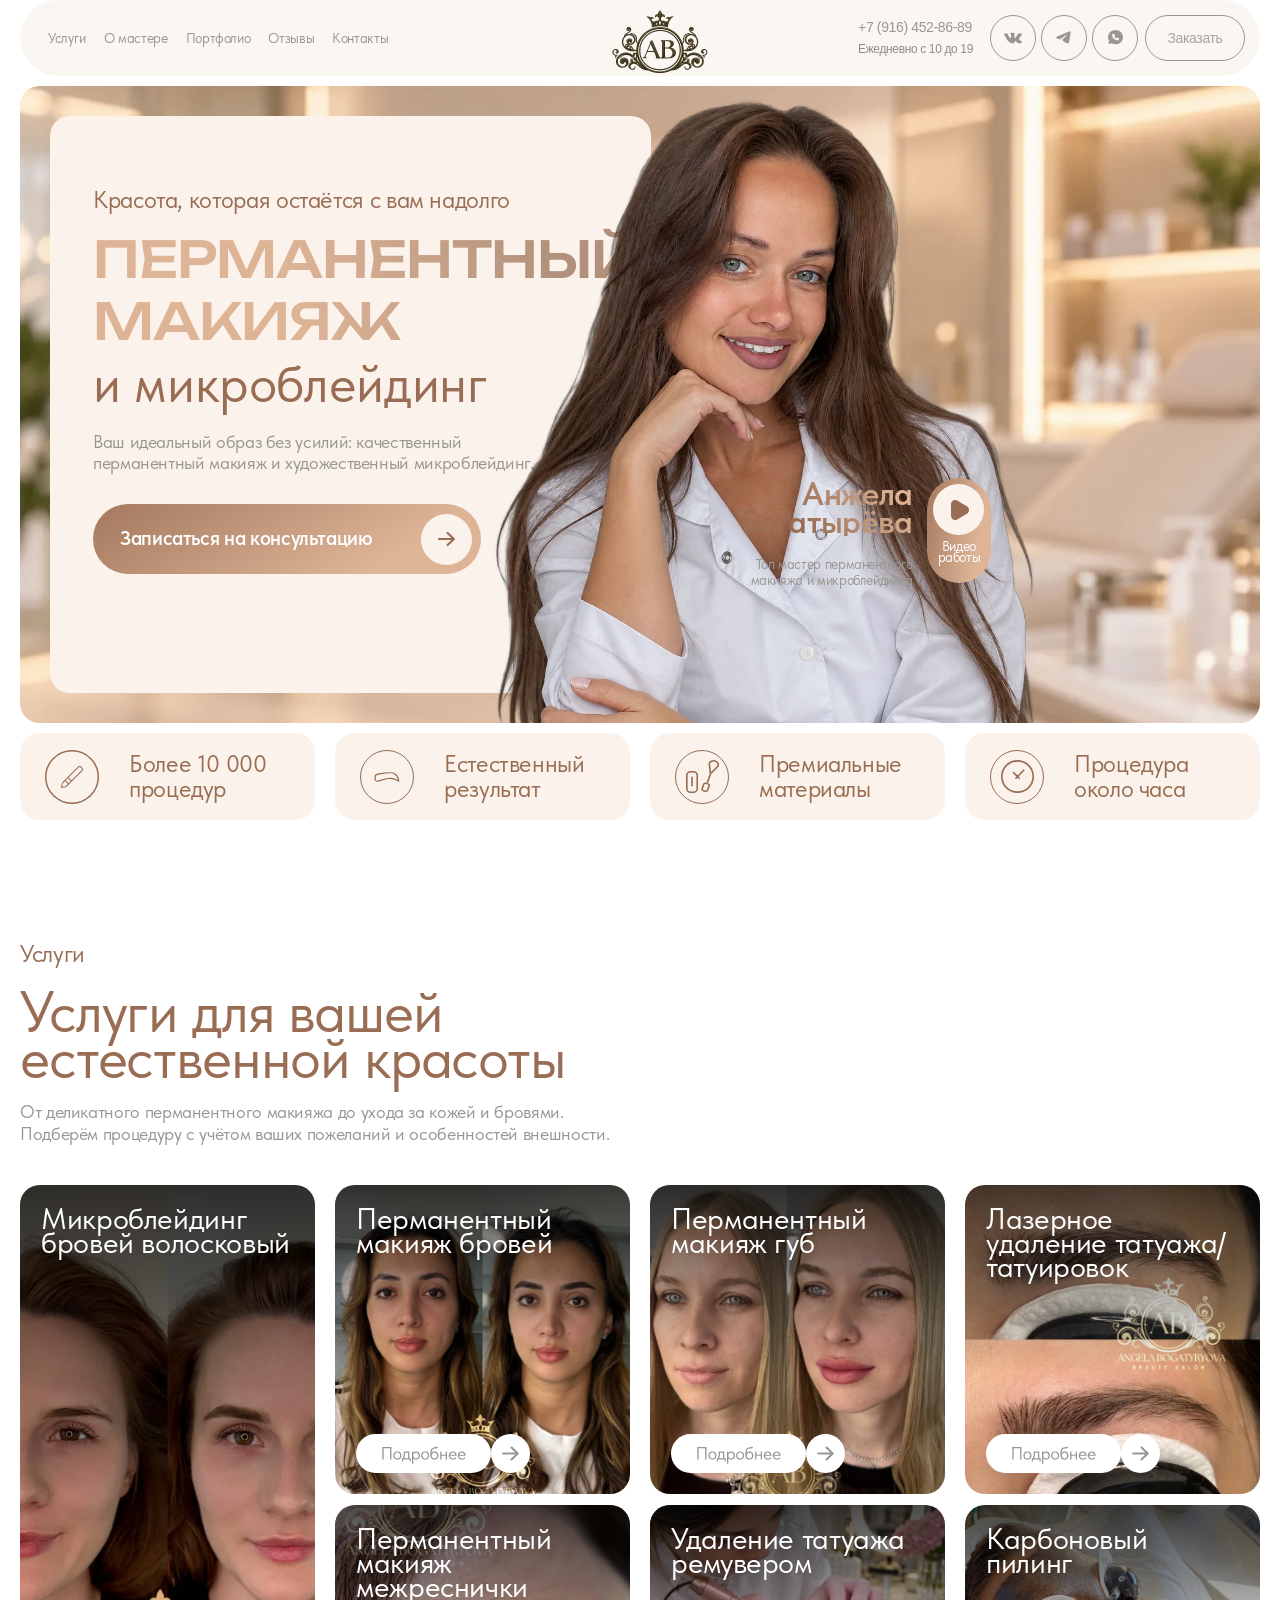
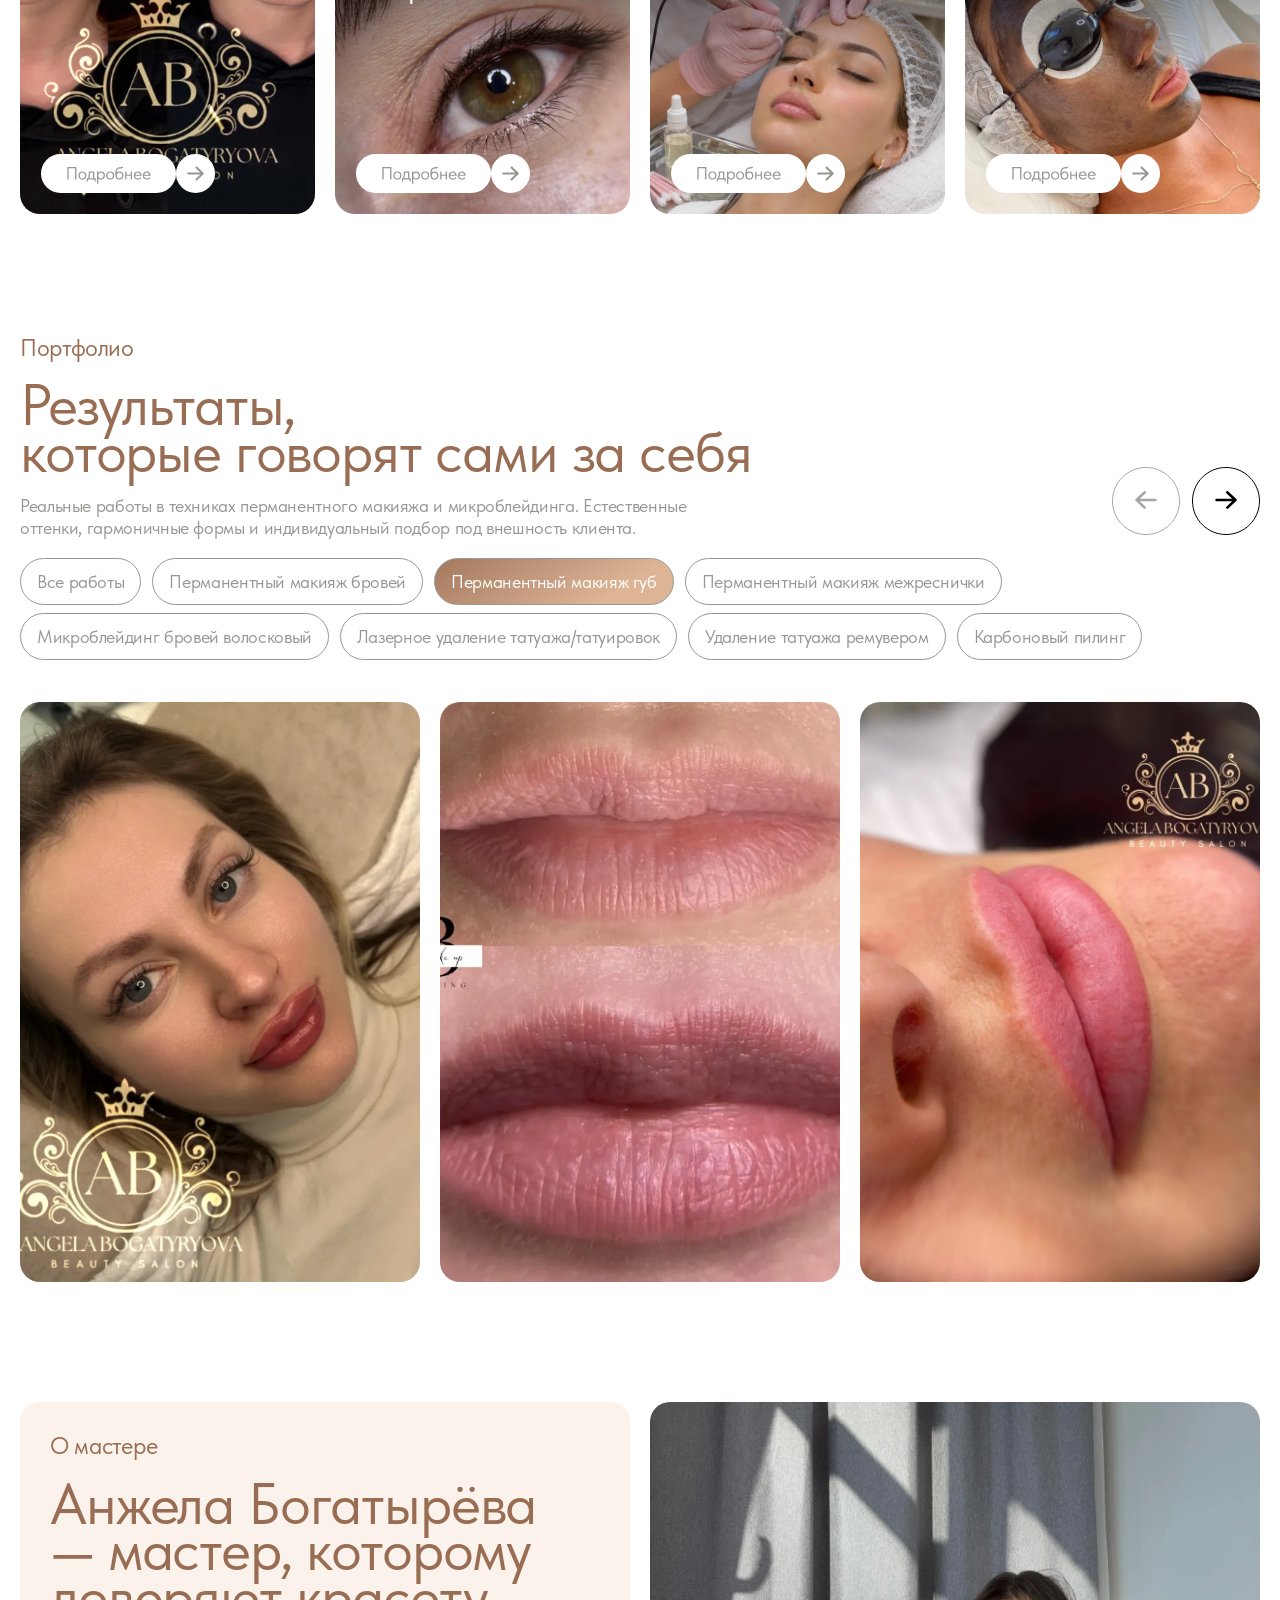
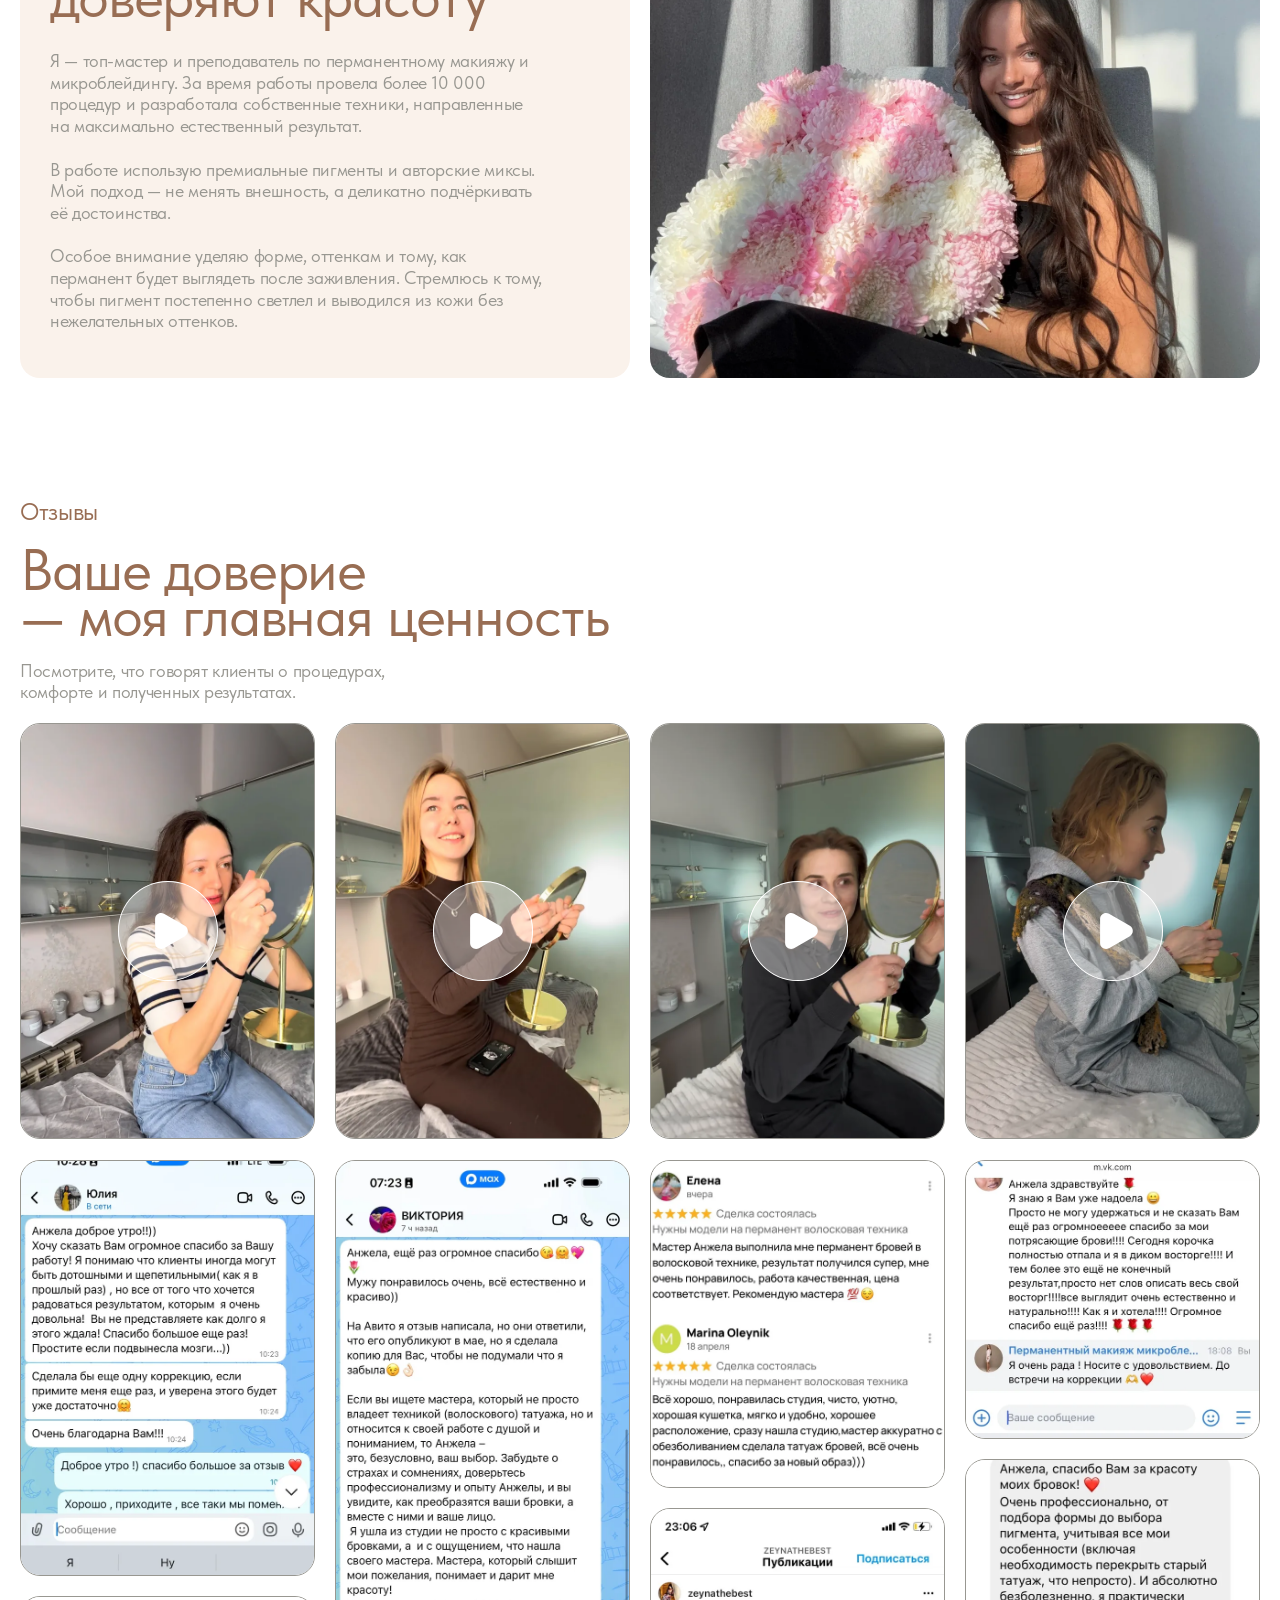
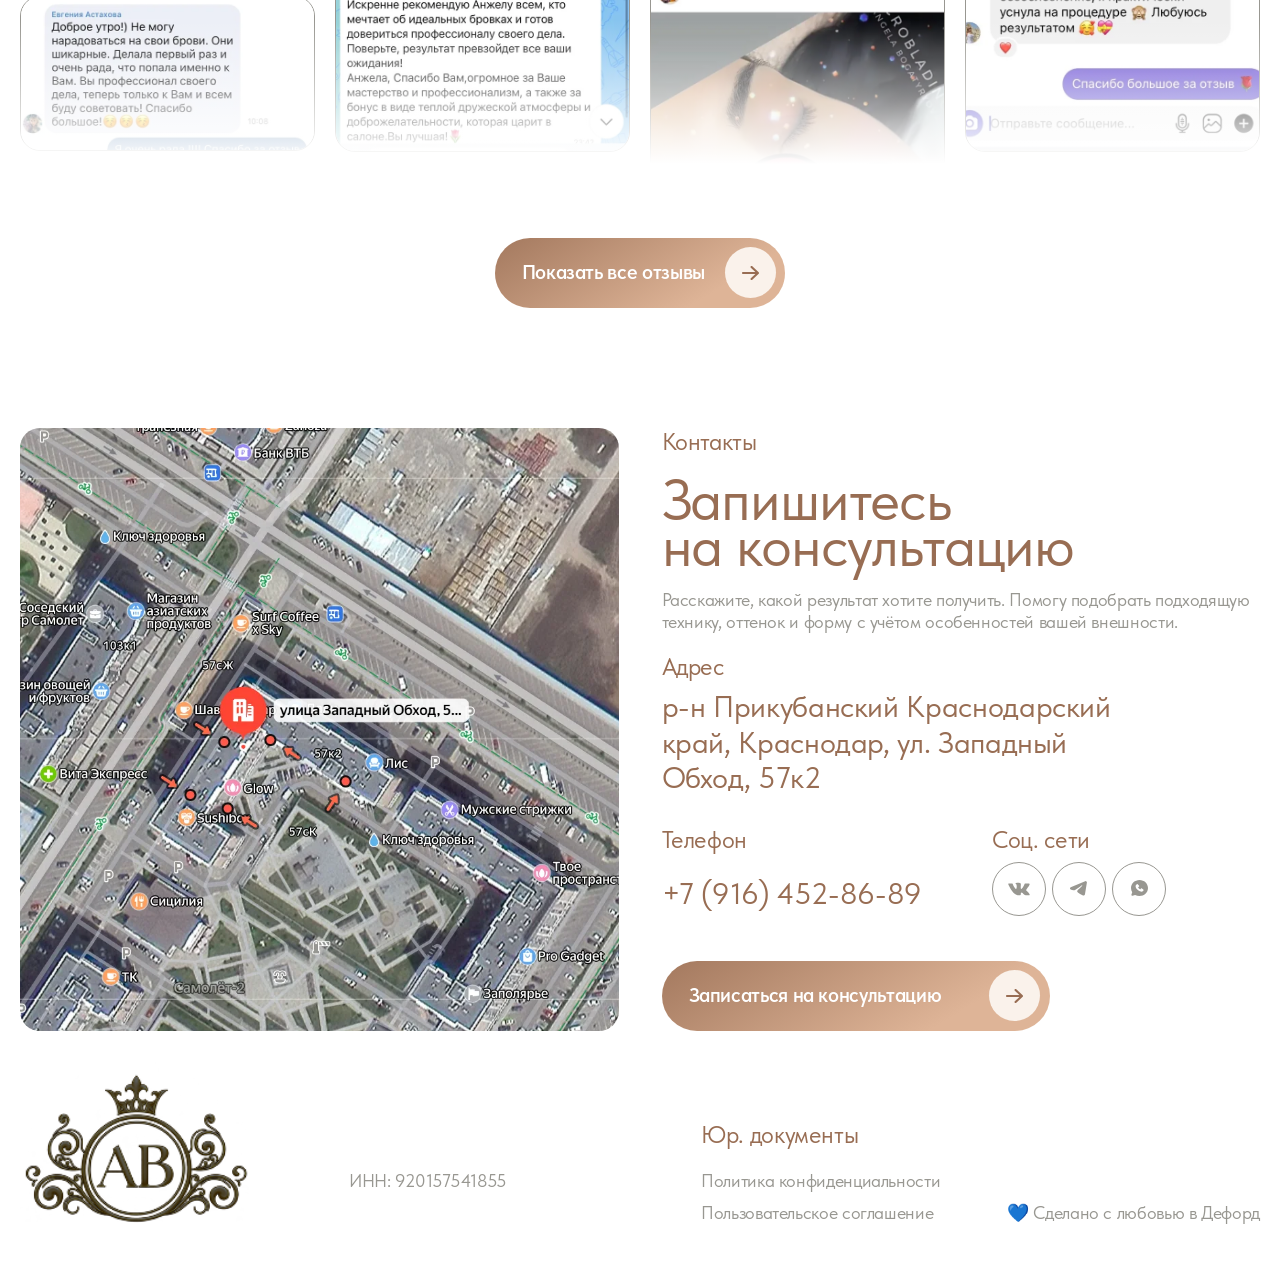
==== commit f836b8f3: "Первый экран: новое фото мастера Co-Authored-By: Claude Opus 5.5 <noreply@anthropic.com>" ====
--- a/index.html
+++ b/index.html
@@ -115,7 +115,7 @@
   <section class="hero container">
     <div class="hero__card">
       <img class="hero__bg" src="assets/img/hero-bg.webp" alt="" width="1672" height="941" fetchpriority="high">
-      <img class="hero__master" src="assets/img/hero-master.webp?v=2" alt="Анжела Богатырёва — мастер перманентного макияжа" width="1000" height="1500" fetchpriority="high">
+      <img class="hero__master" src="assets/img/hero-master.webp?v=3" alt="Анжела Богатырёва — мастер перманентного макияжа" width="1000" height="1500" fetchpriority="high">
 
       <div class="hero__panel">
         <p class="hero__kicker">Красота, которая остаётся с вам надолго</p>
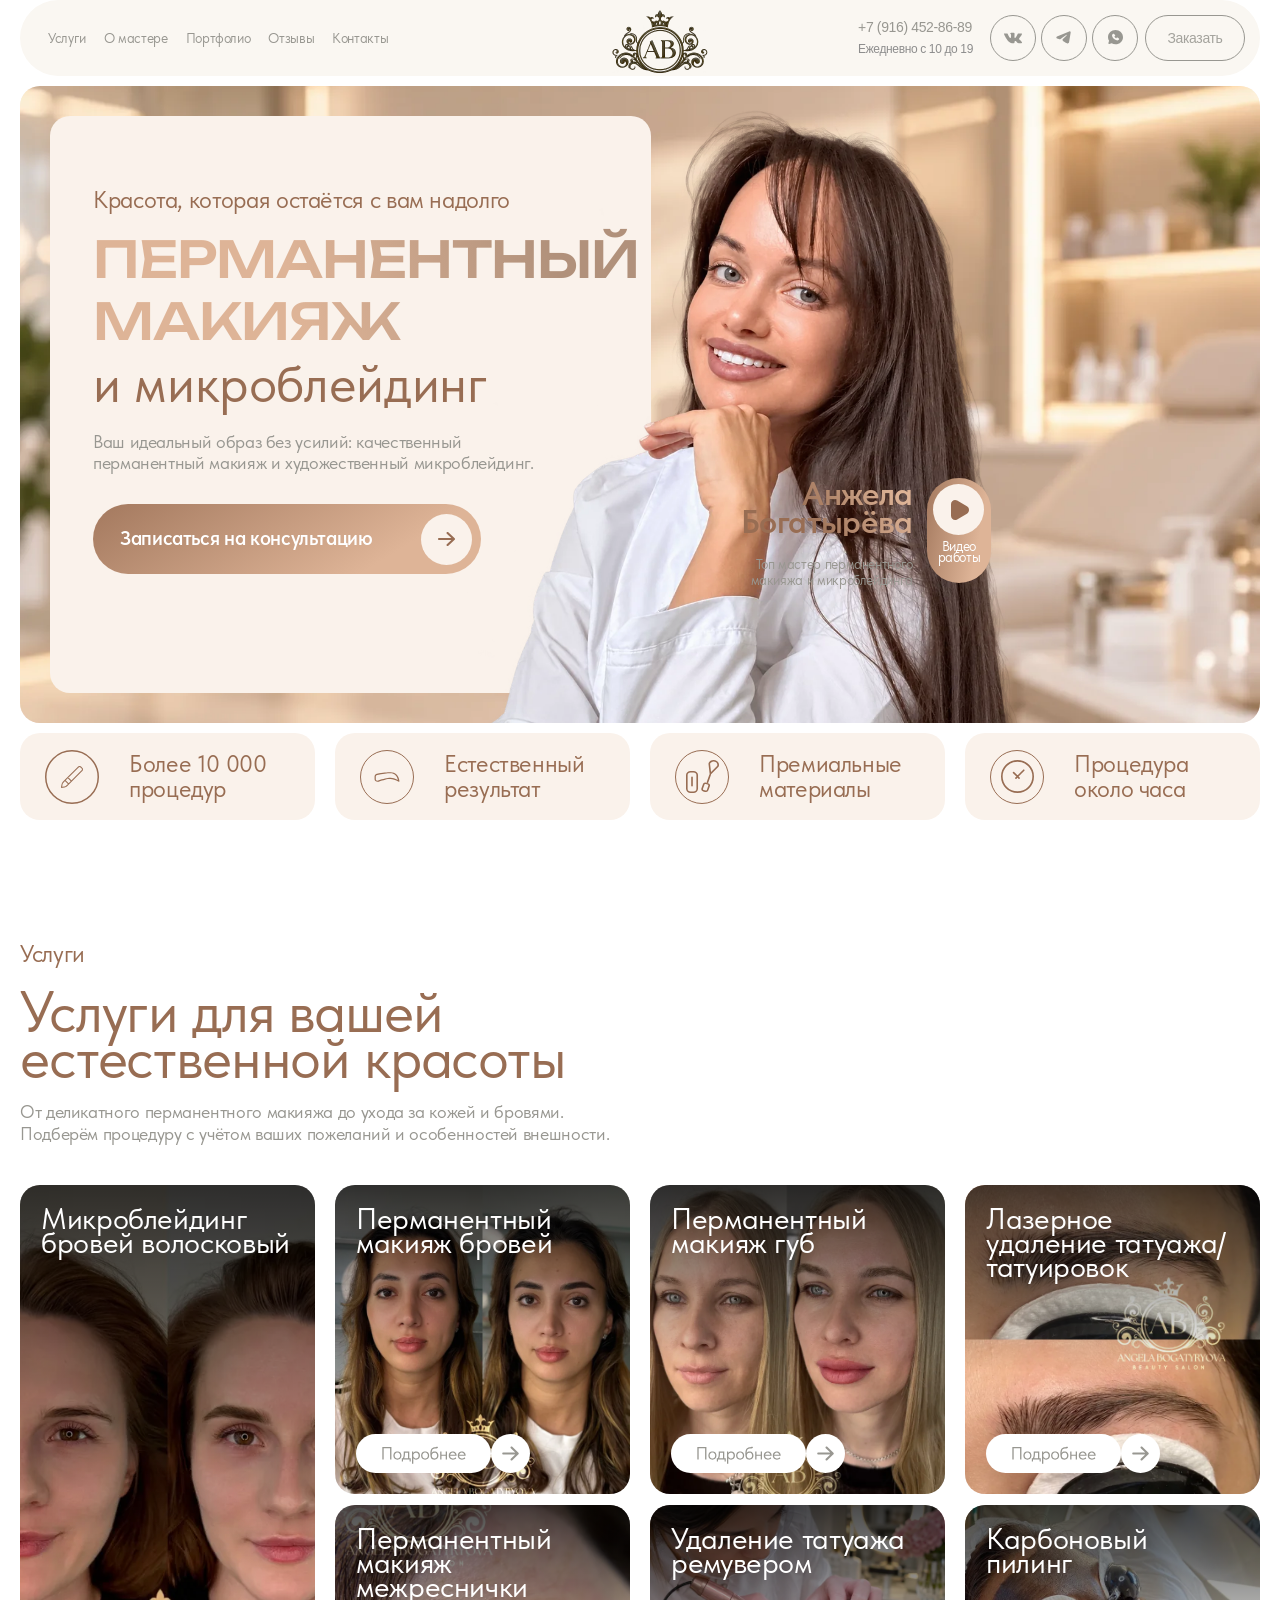
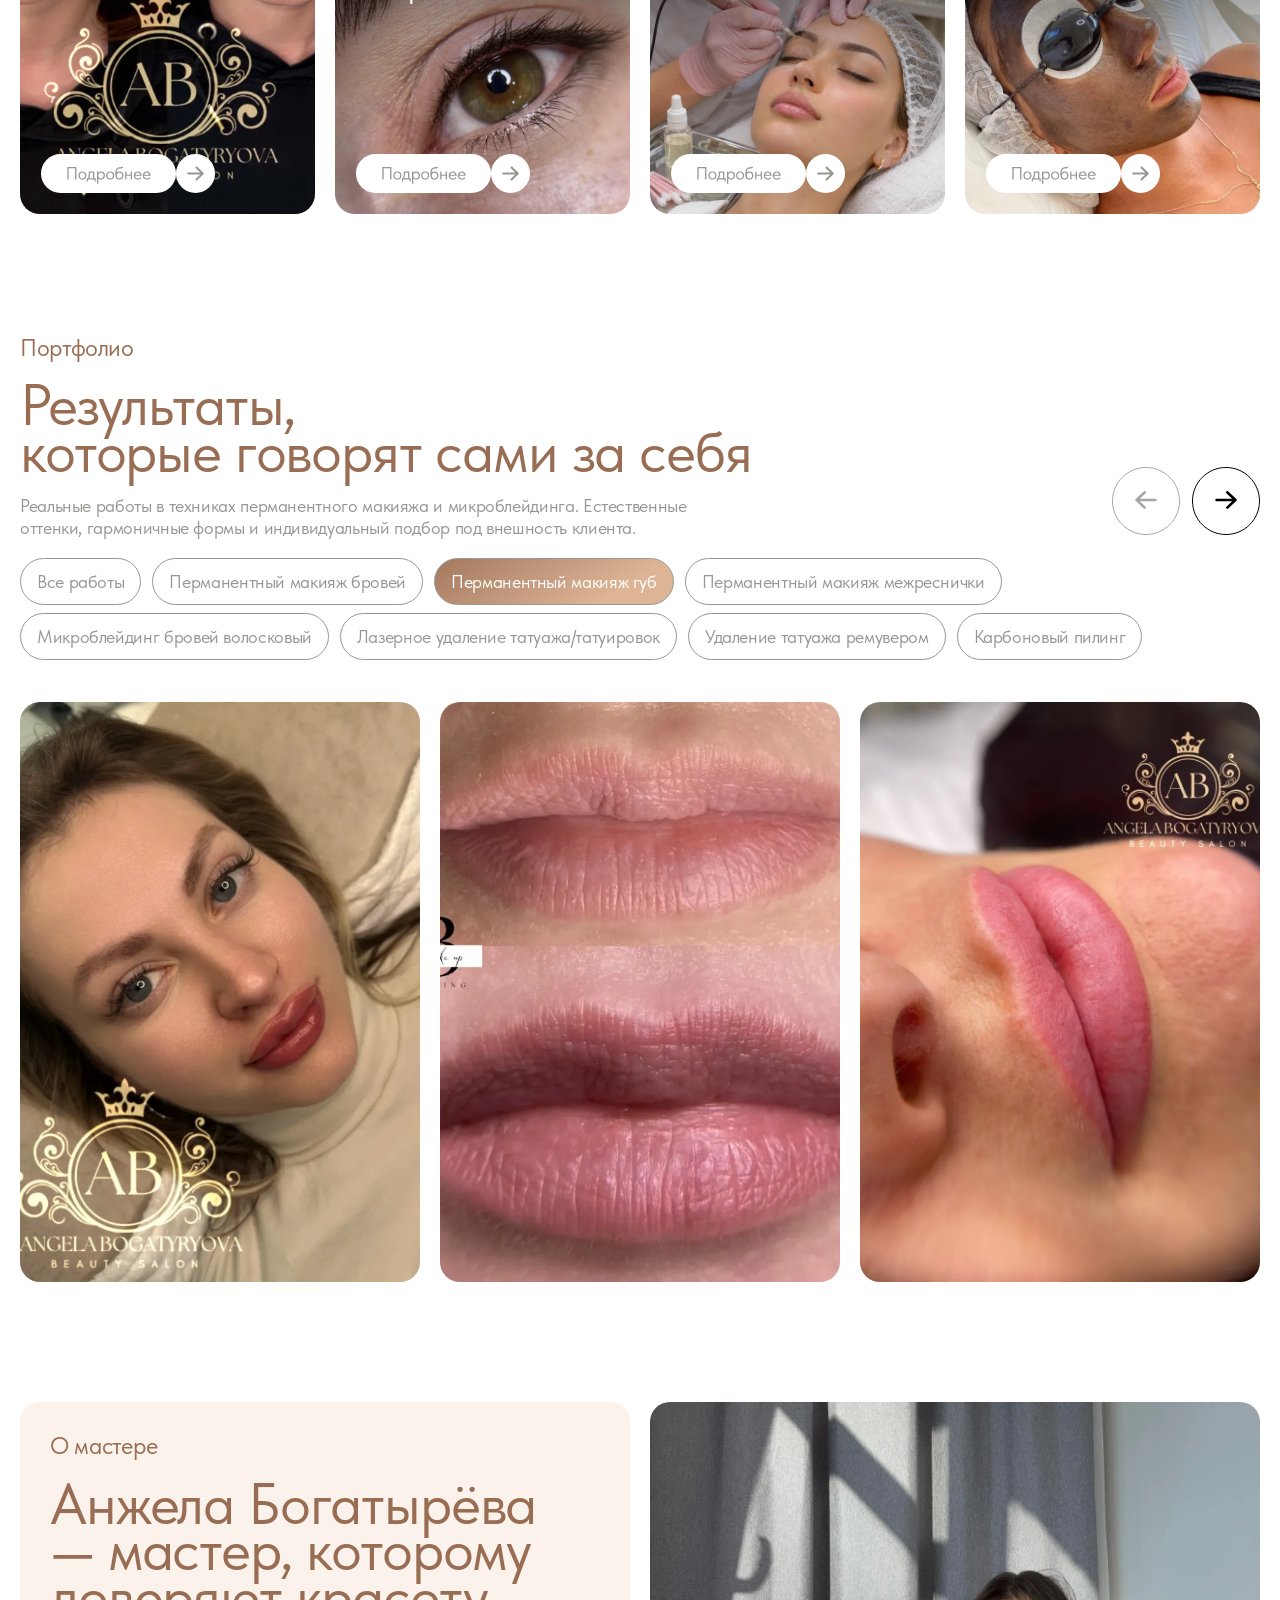
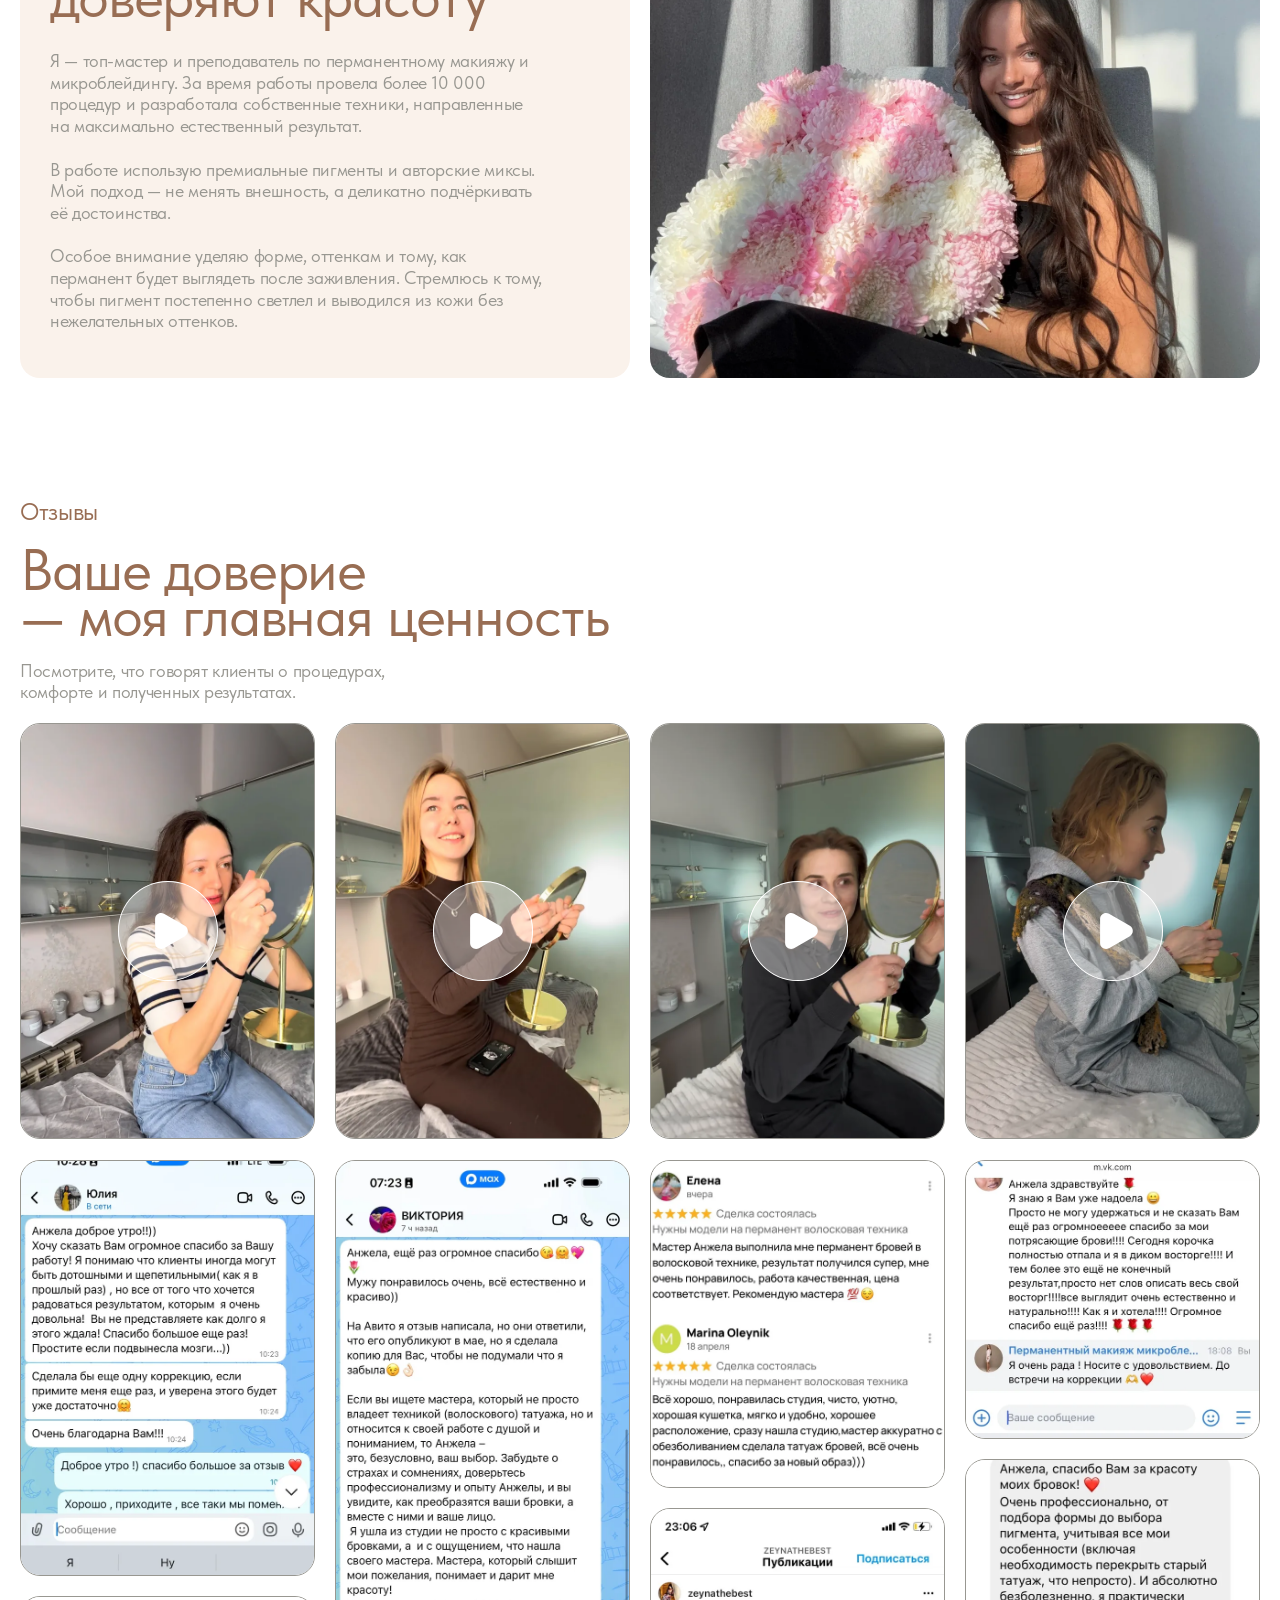
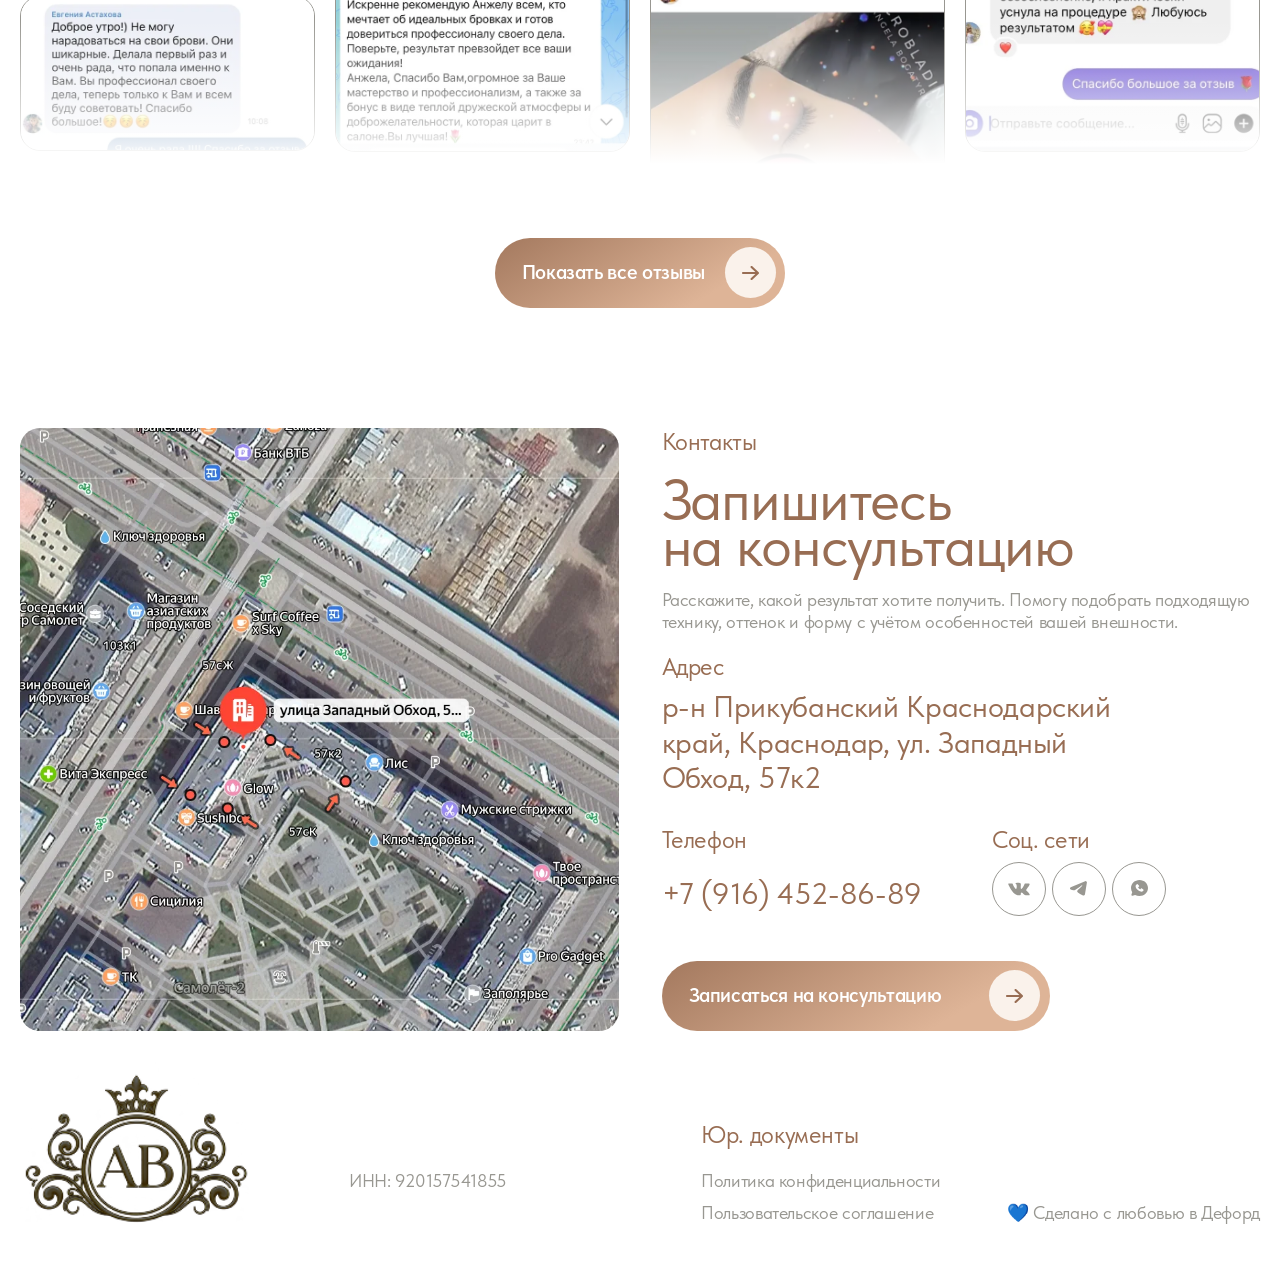
==== commit dbb590df: "Первый экран: новое фото мастера (3:4) Co-Authored-By: Claude Opus 5.5 <noreply@anthropic.com>" ====
--- a/index.html
+++ b/index.html
@@ -115,7 +115,7 @@
   <section class="hero container">
     <div class="hero__card">
       <img class="hero__bg" src="assets/img/hero-bg.webp" alt="" width="1672" height="941" fetchpriority="high">
-      <img class="hero__master" src="assets/img/hero-master.webp?v=3" alt="Анжела Богатырёва — мастер перманентного макияжа" width="1000" height="1500" fetchpriority="high">
+      <img class="hero__master" src="assets/img/hero-master.webp?v=4" alt="Анжела Богатырёва — мастер перманентного макияжа" width="1000" height="1333" fetchpriority="high">
 
       <div class="hero__panel">
         <p class="hero__kicker">Красота, которая остаётся с вам надолго</p>
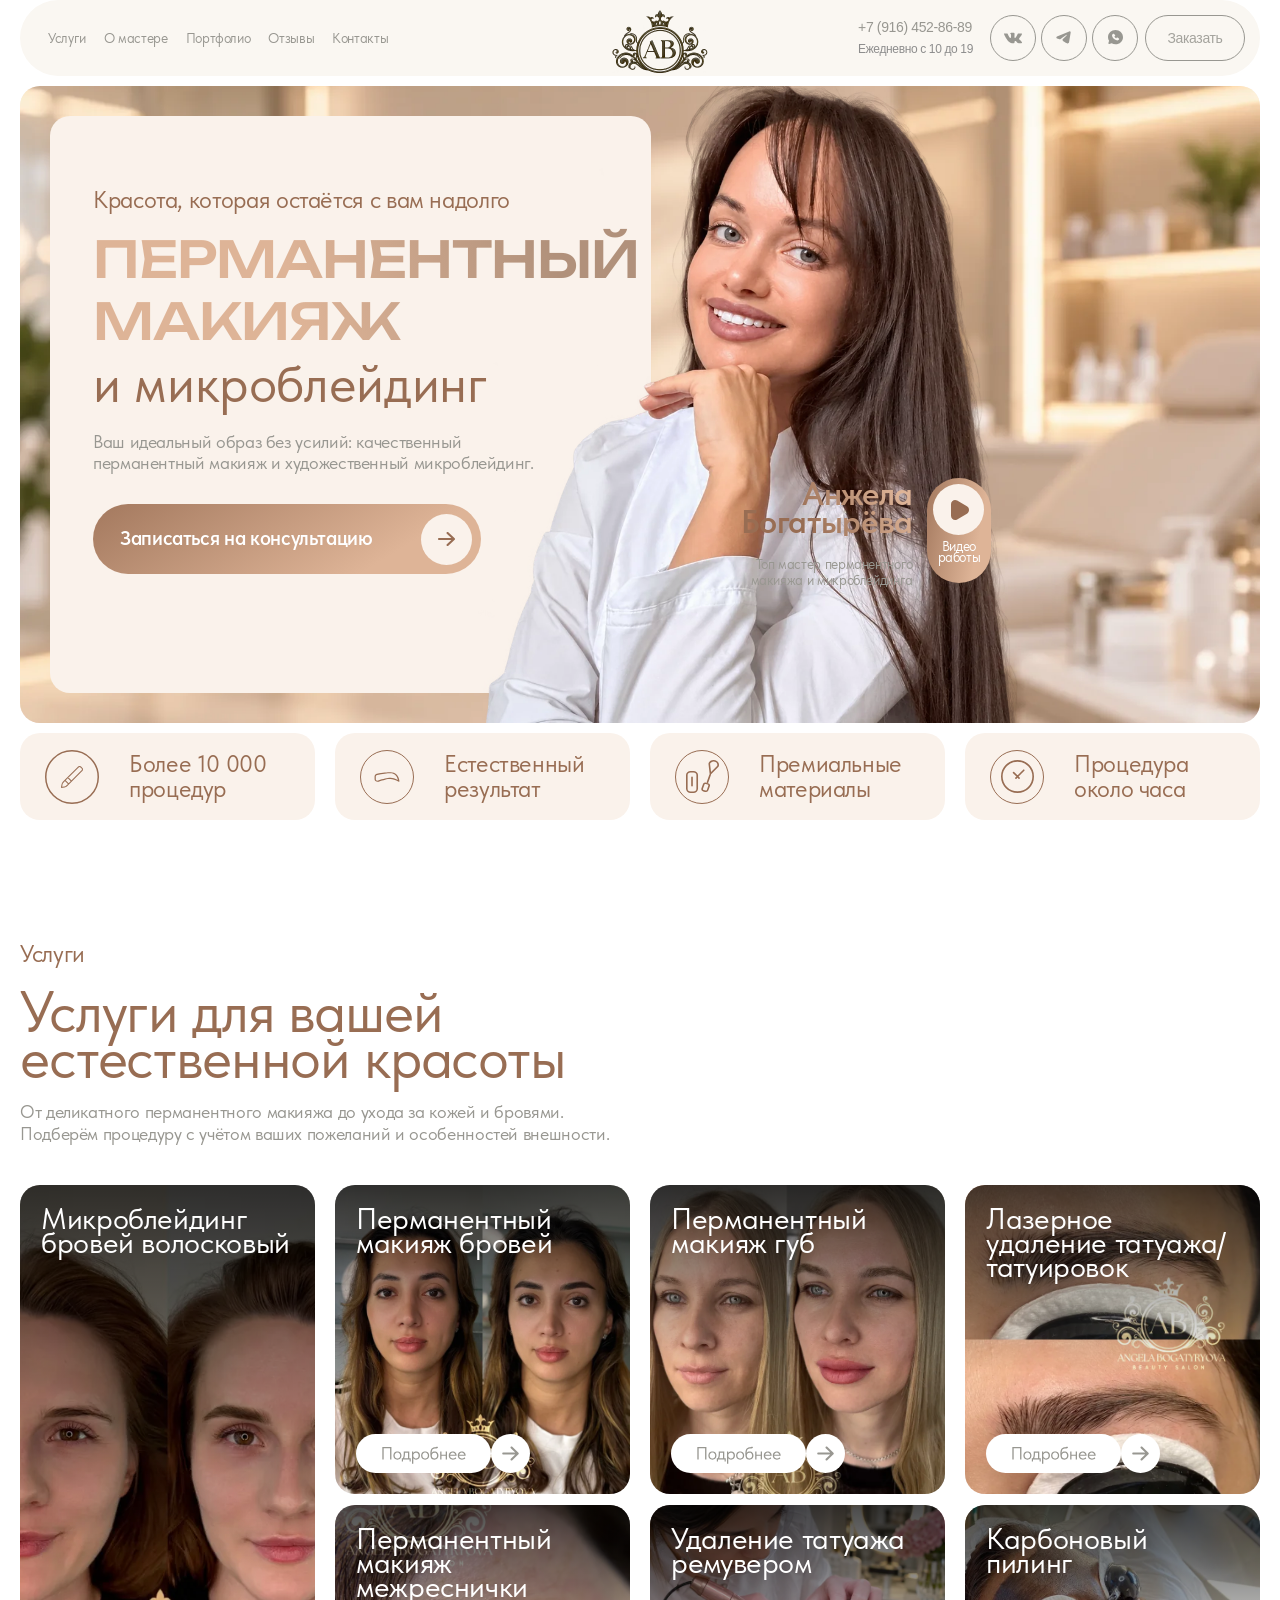
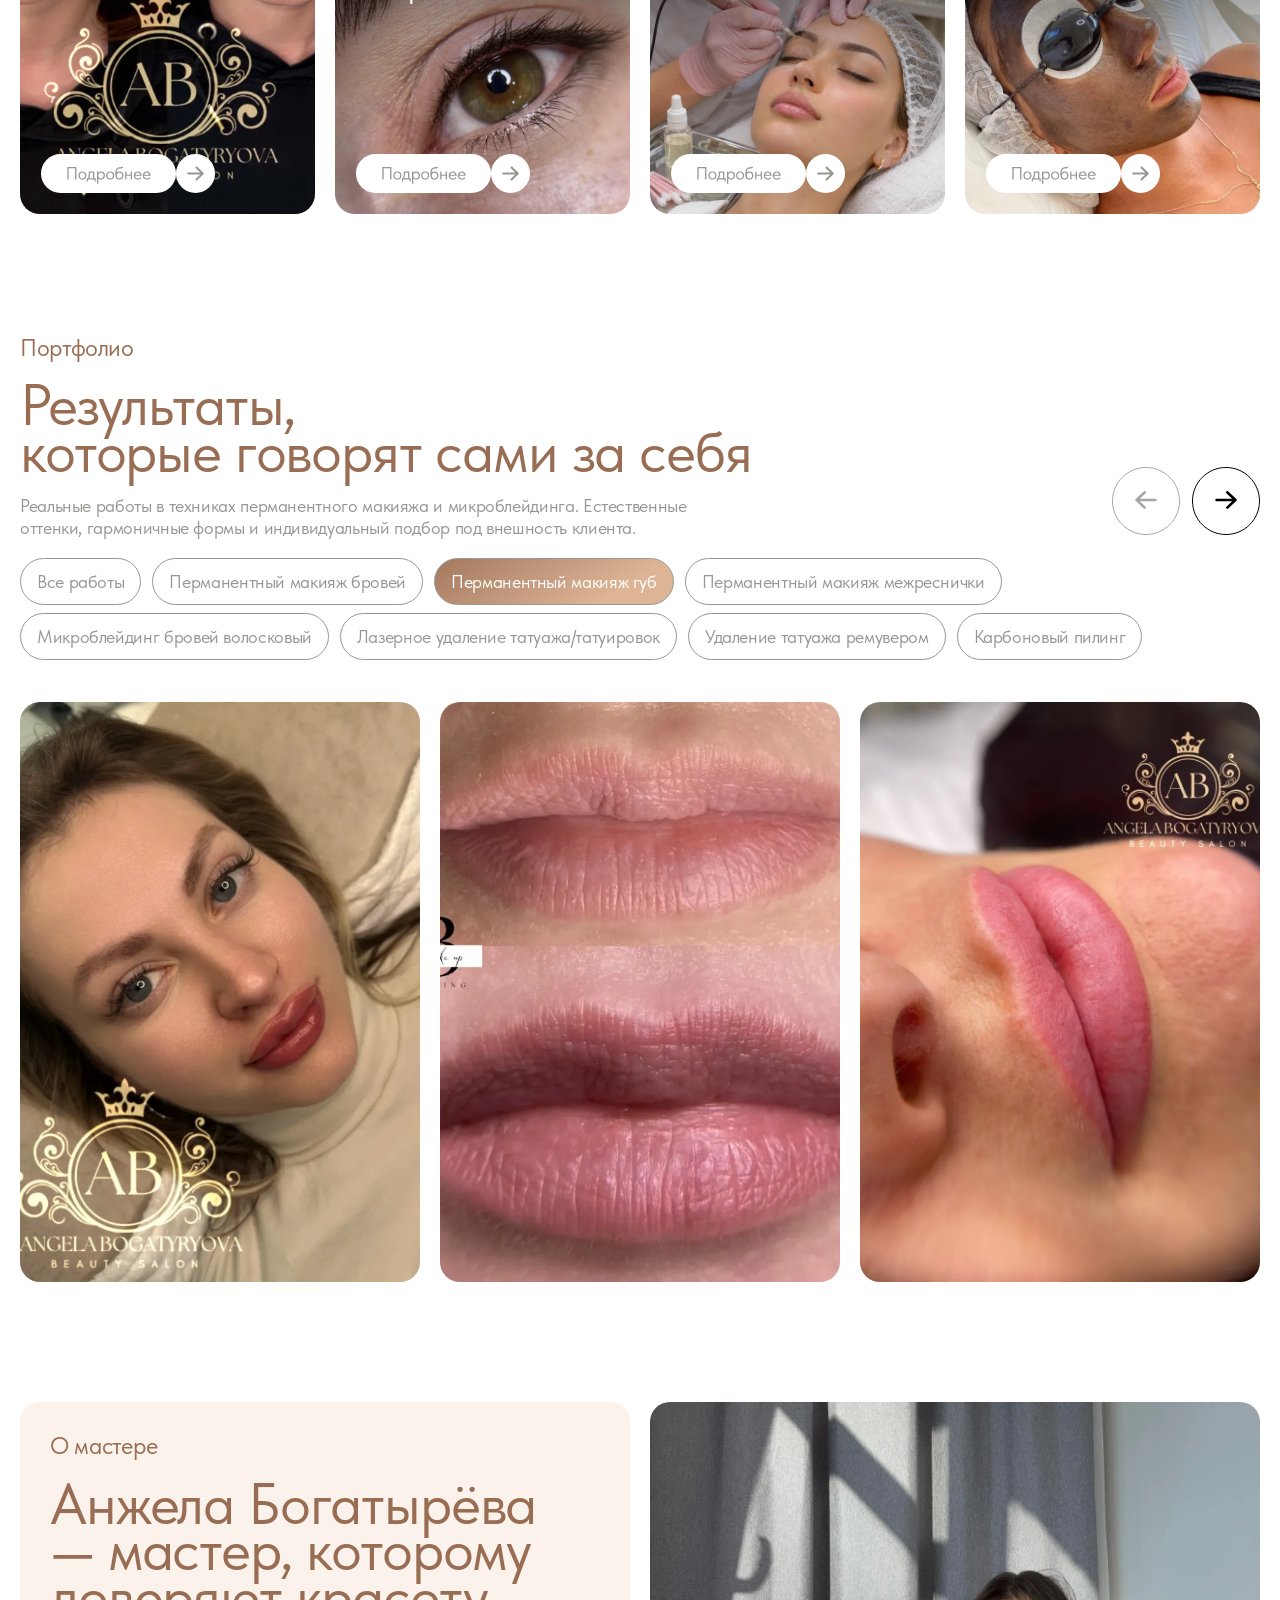
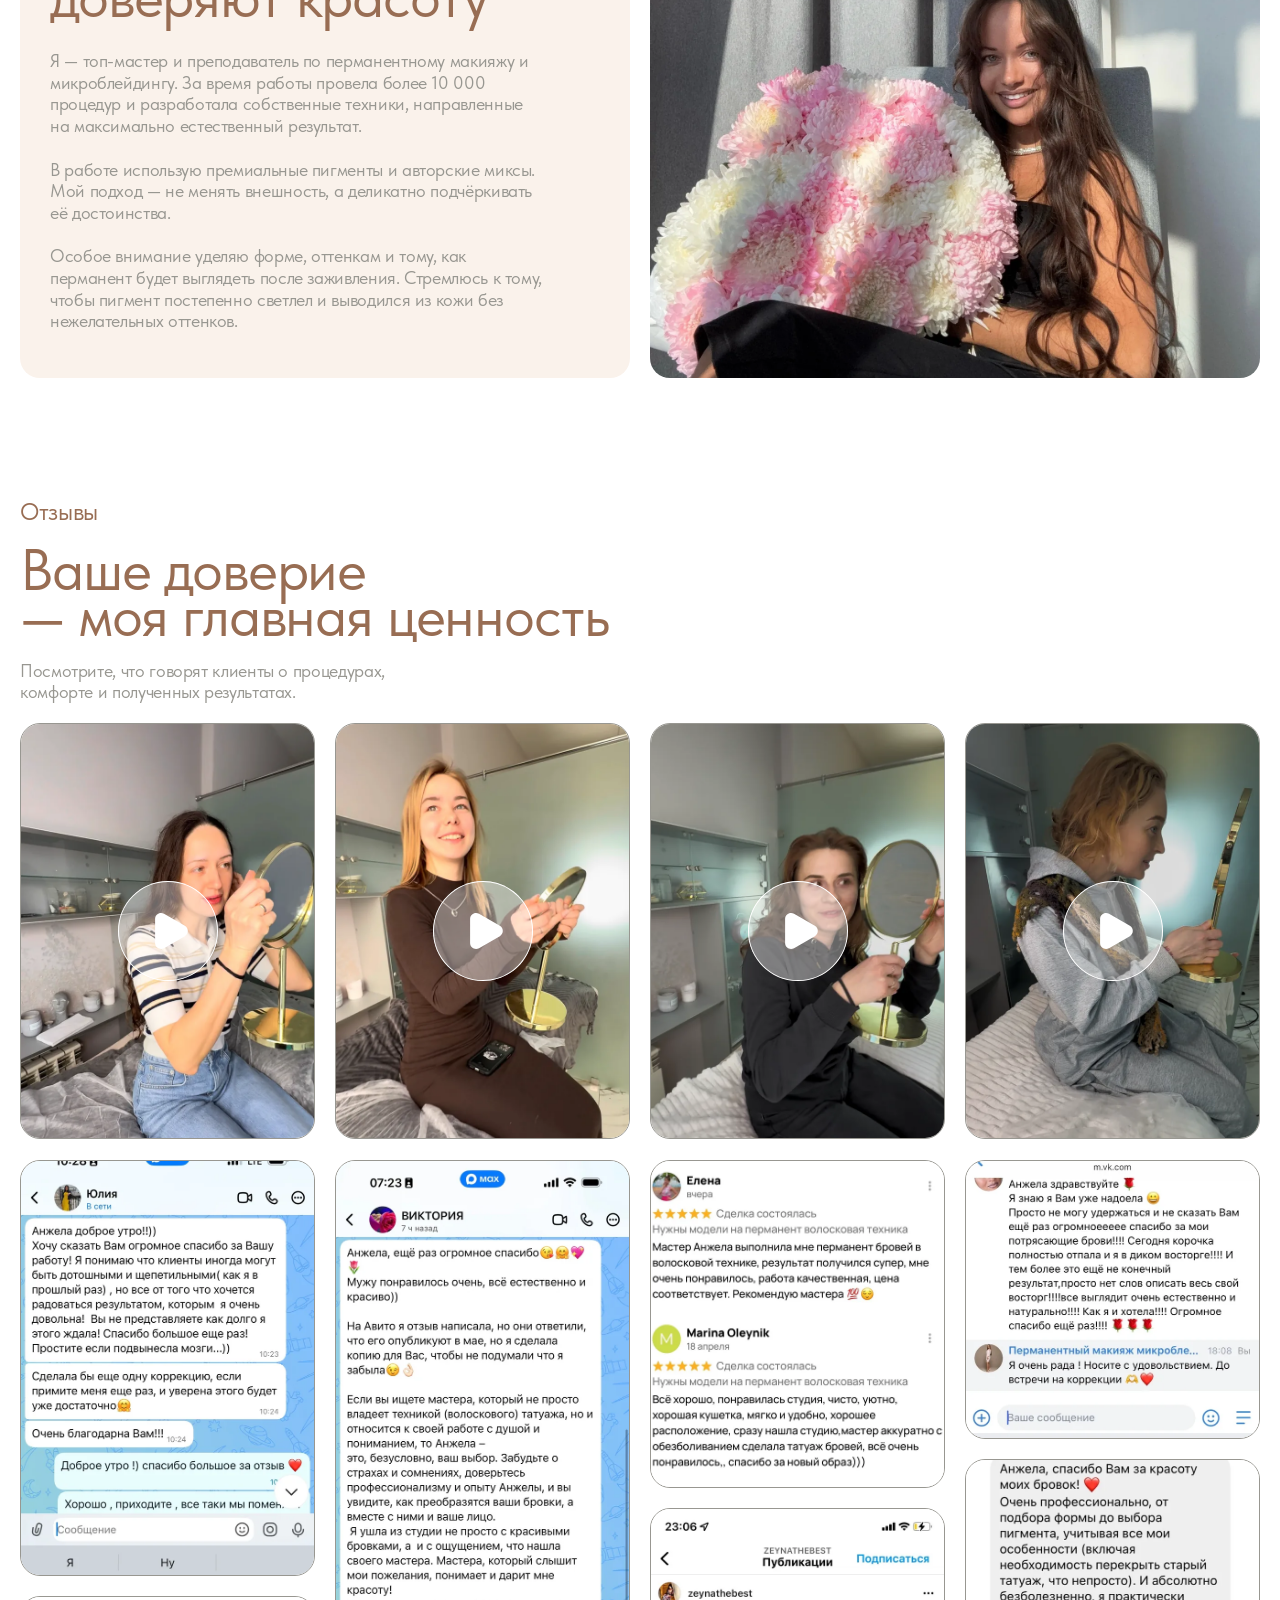
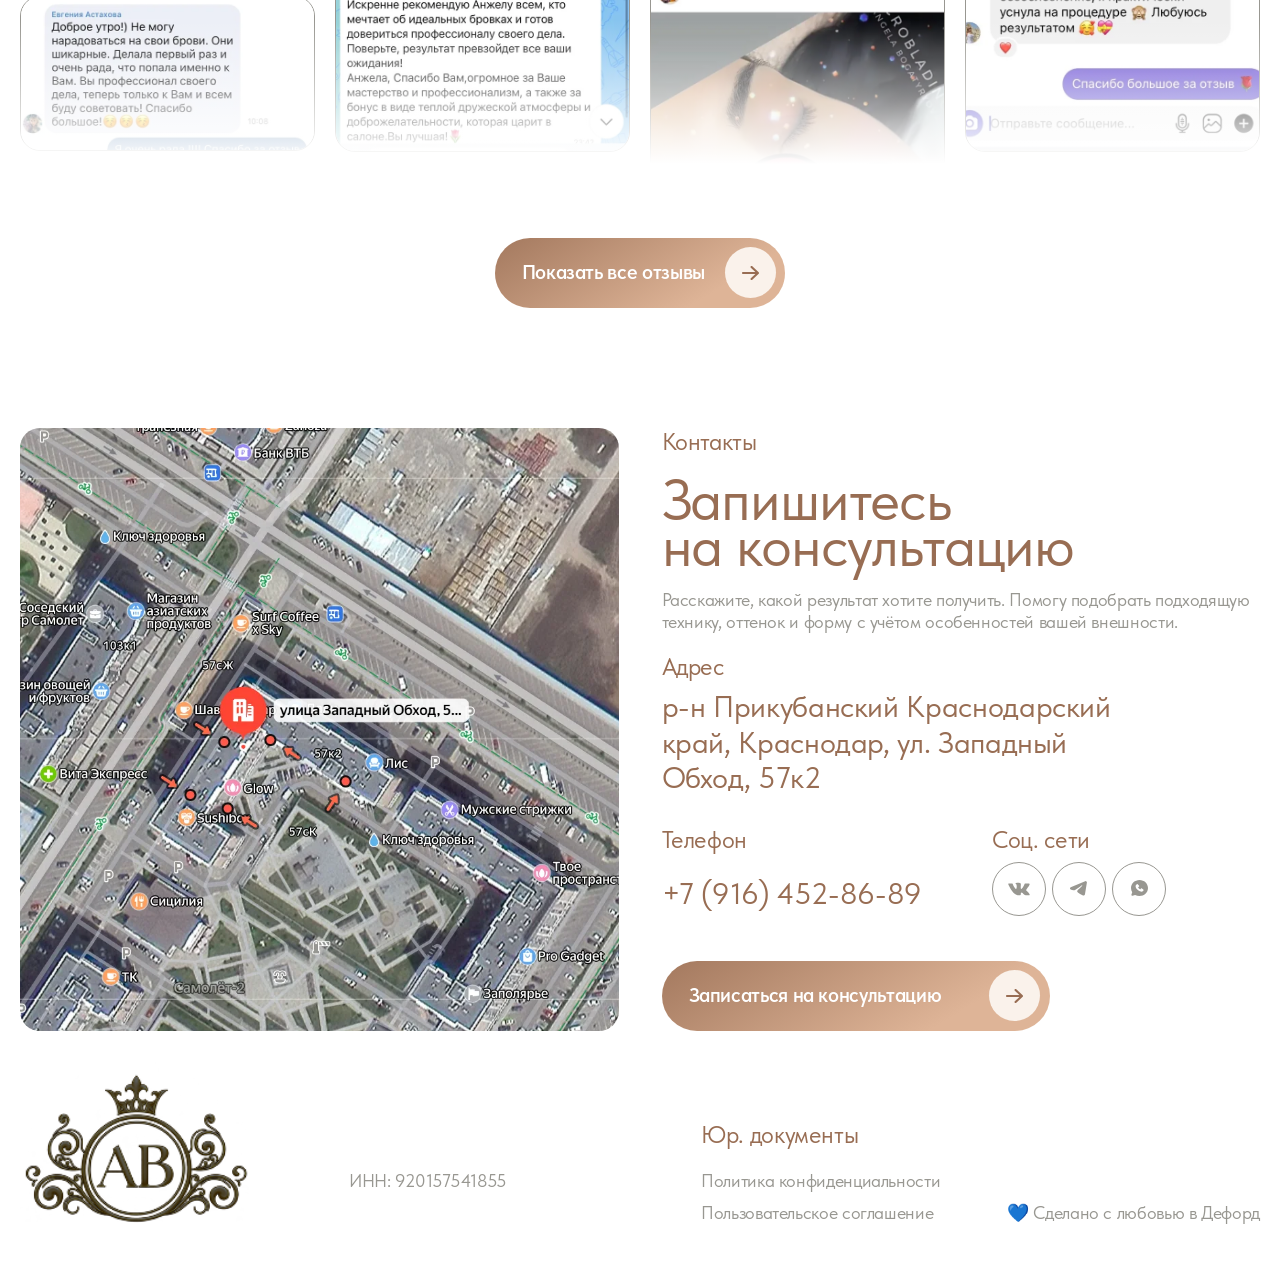
==== commit 1a61782c: "Первый экран: фото мастера поднято, волосы вровень с верхним краем рамки Co-Authored-By: Claude Opus" ====
--- a/index.html
+++ b/index.html
@@ -10,7 +10,7 @@
   <link rel="preconnect" href="https://fonts.googleapis.com">
   <link rel="preconnect" href="https://fonts.gstatic.com" crossorigin>
   <link href="https://fonts.googleapis.com/css2?family=Unbounded:wght@500&display=swap" rel="stylesheet">
-  <link rel="stylesheet" href="assets/css/style.css?v=202611080429">
+  <link rel="stylesheet" href="assets/css/style.css?v=202611101006">
 </head>
 <body>
 
@@ -519,6 +519,6 @@
   </div>
 </div>
 
-<script src="assets/js/main.js?v=202611080429" defer></script>
+<script src="assets/js/main.js?v=202611101006" defer></script>
 </body>
 </html>
--- a/assets/css/style.css
+++ b/assets/css/style.css
@@ -146,7 +146,7 @@
 }
 .hero__bg { position: absolute; inset: 0; width: 100%; height: 100%; object-fit: cover; }
 .hero__master {
-  position: absolute; left: 34.24%; top: 14px;
+  position: absolute; left: 34.24%; top: -26px; /* верх волос вровень с краем рамки */
   width: 49.12%; max-width: 648px; height: auto;
   pointer-events: none;
   z-index: 2; /* девушка поверх рамки, как в макете */
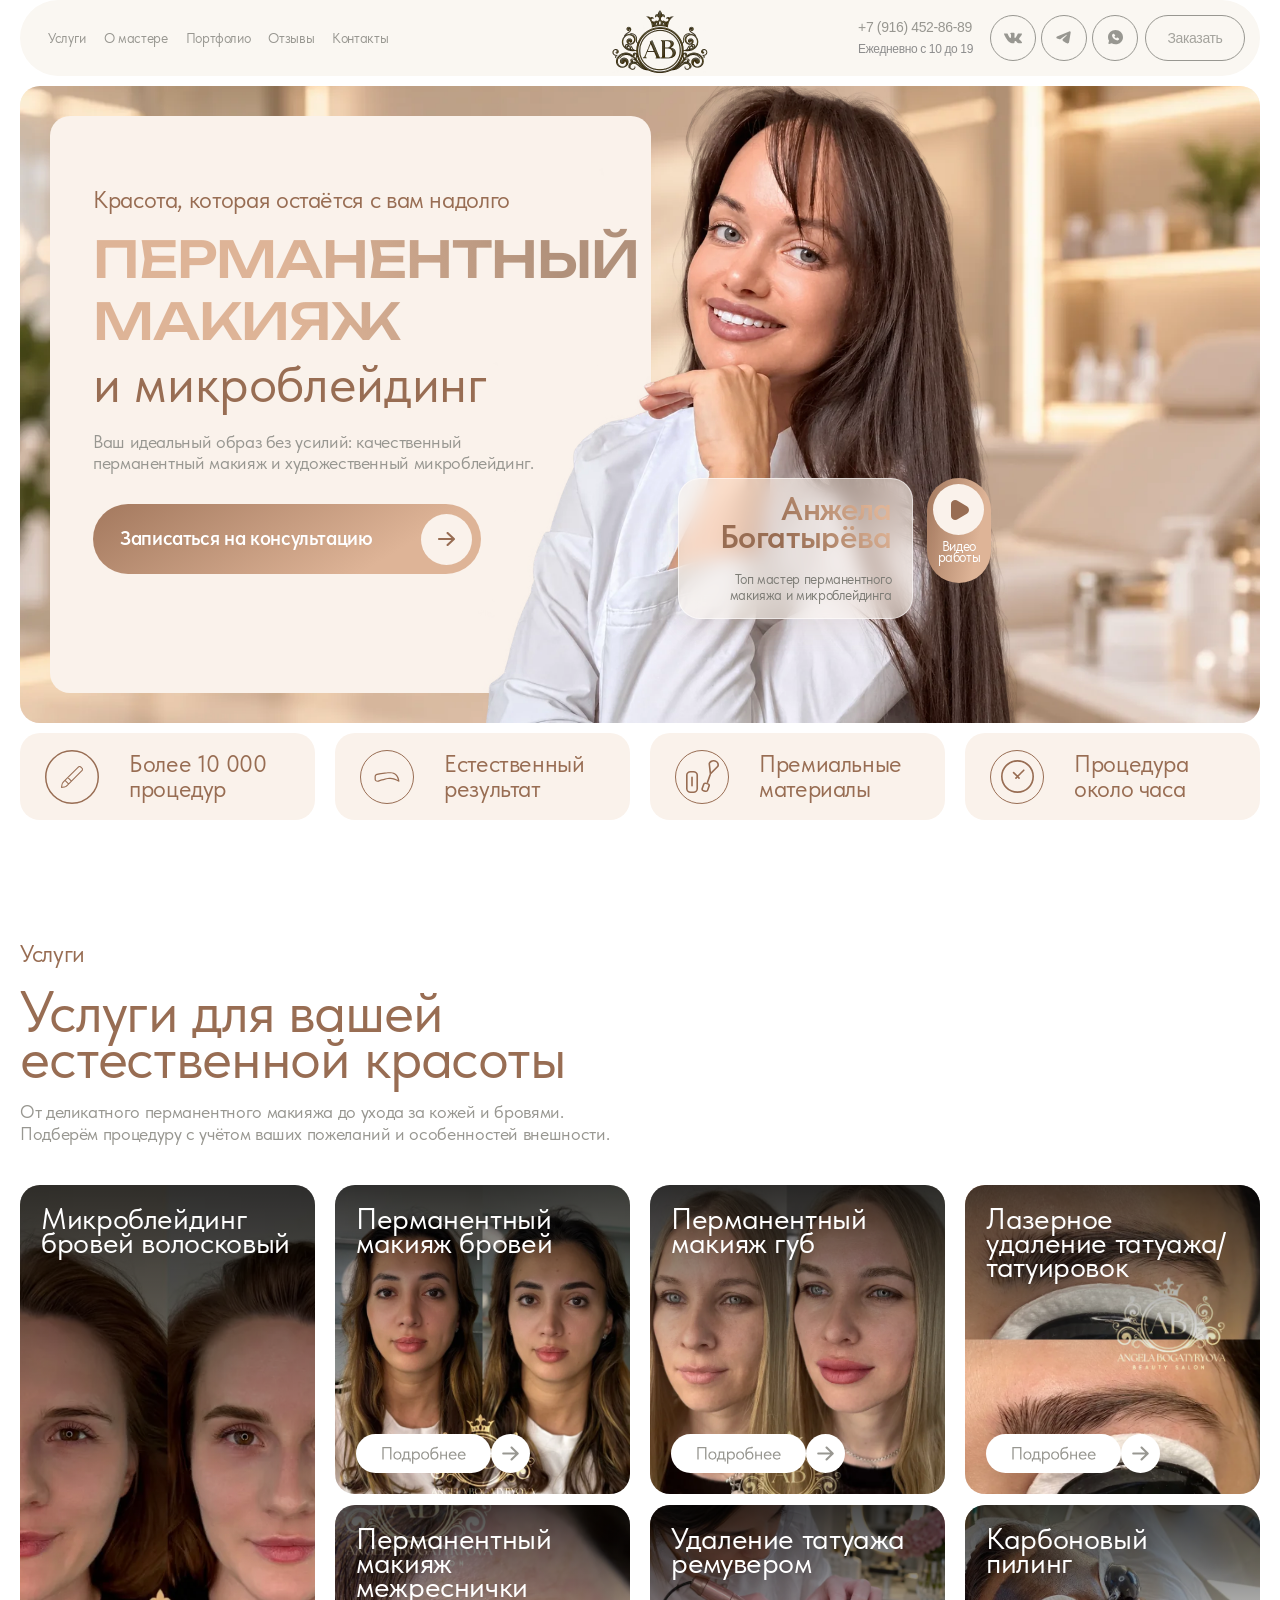
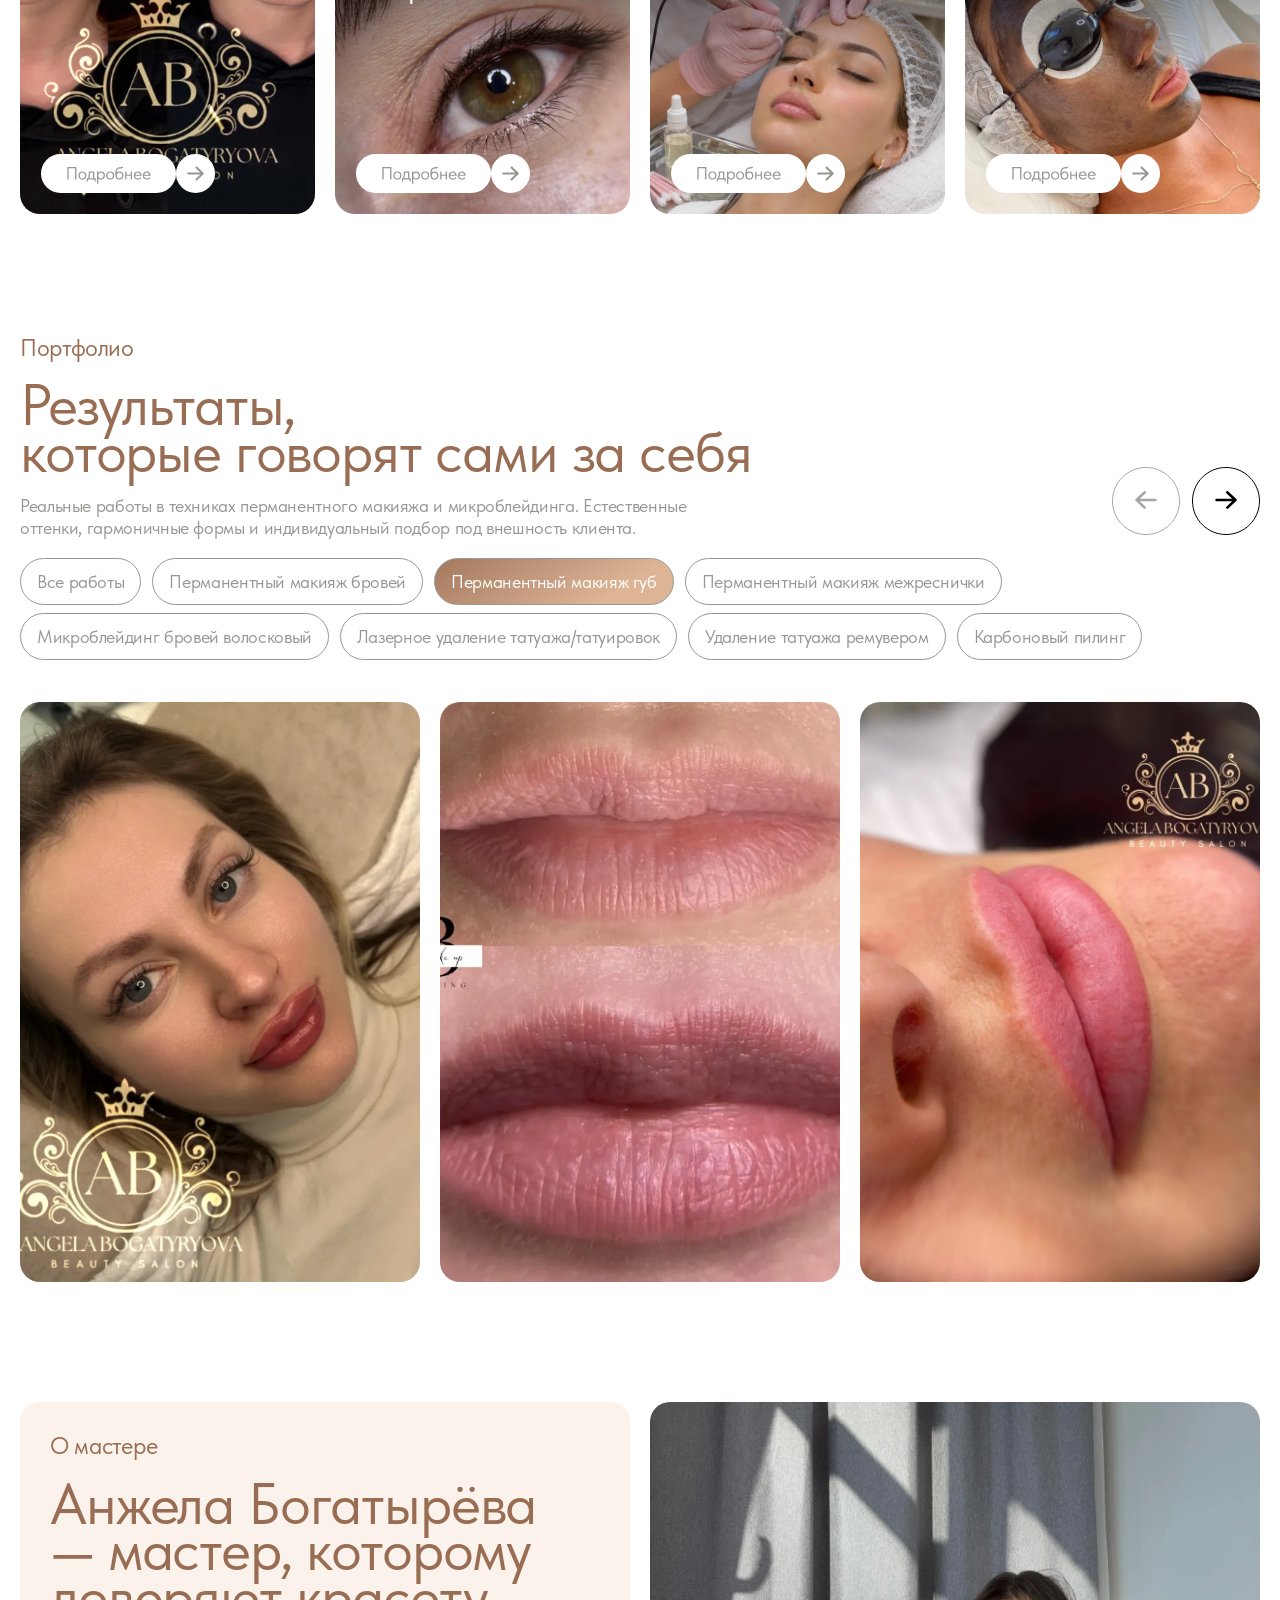
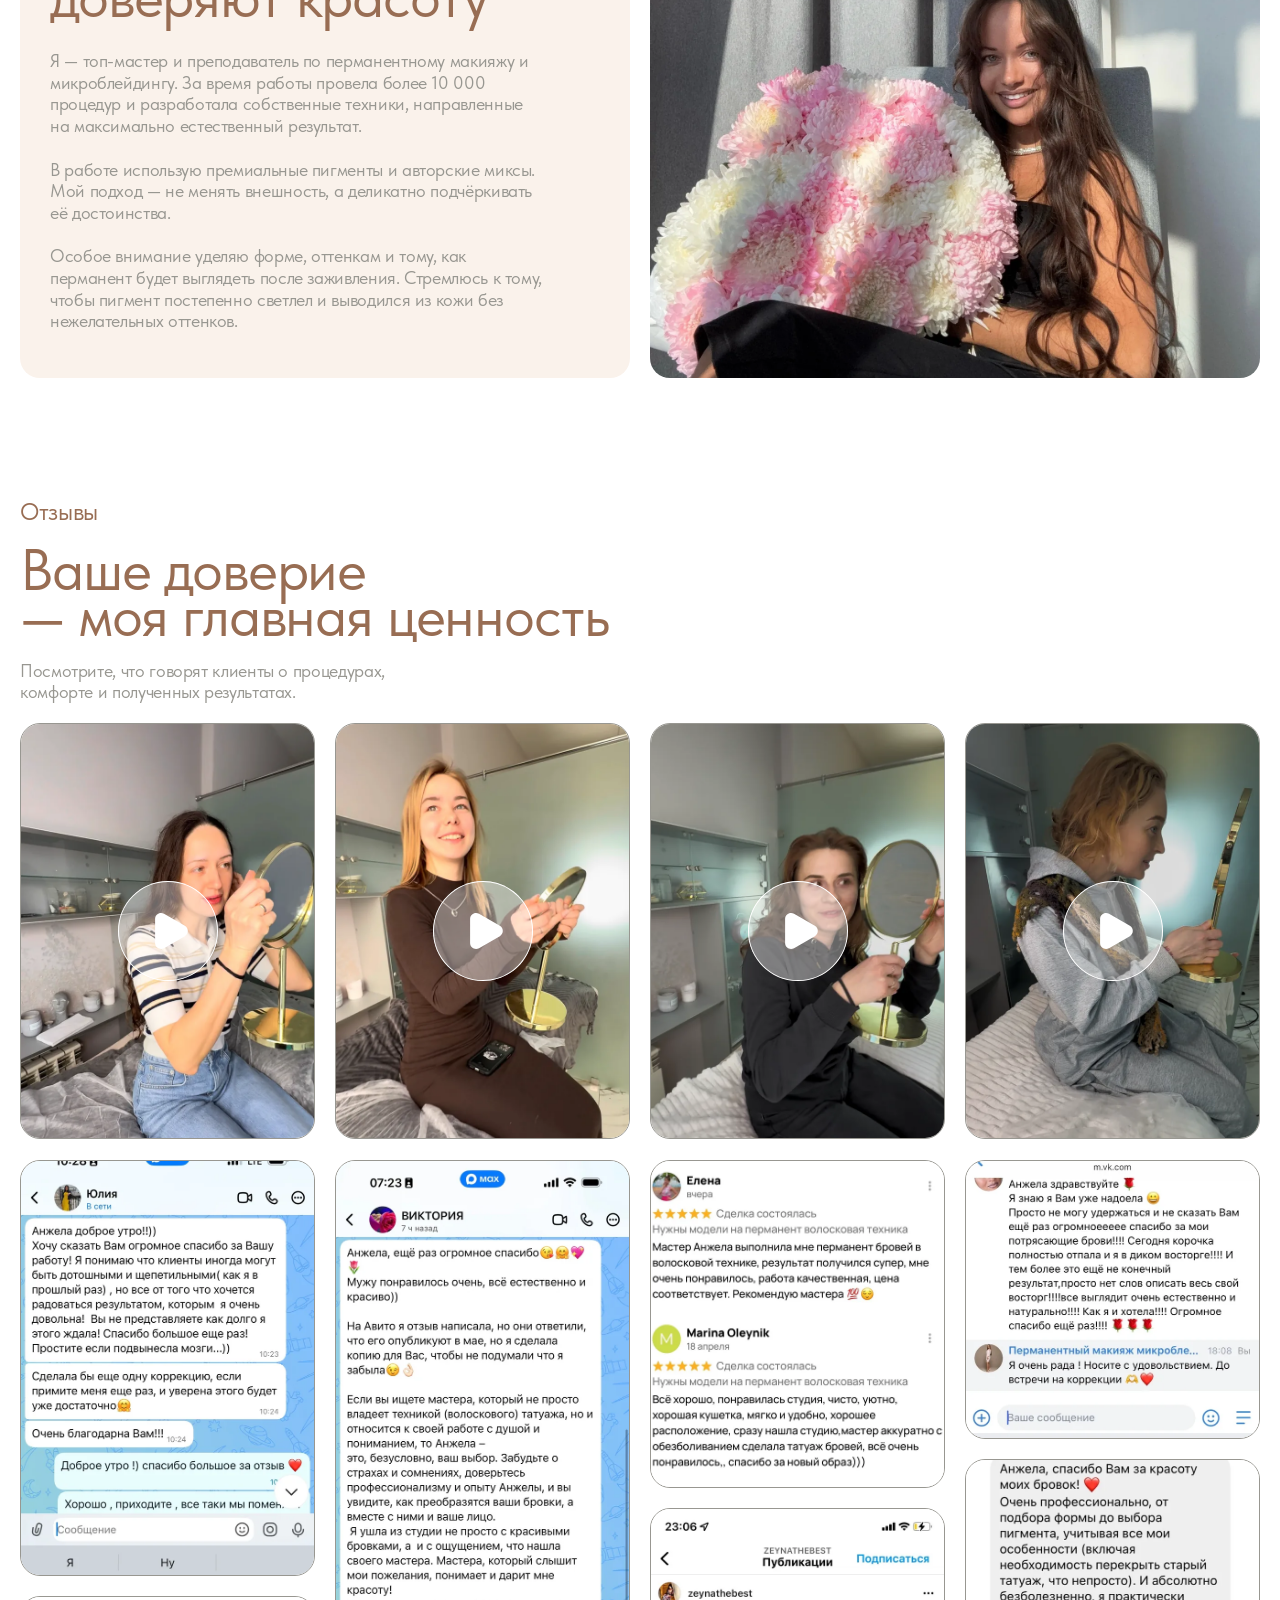
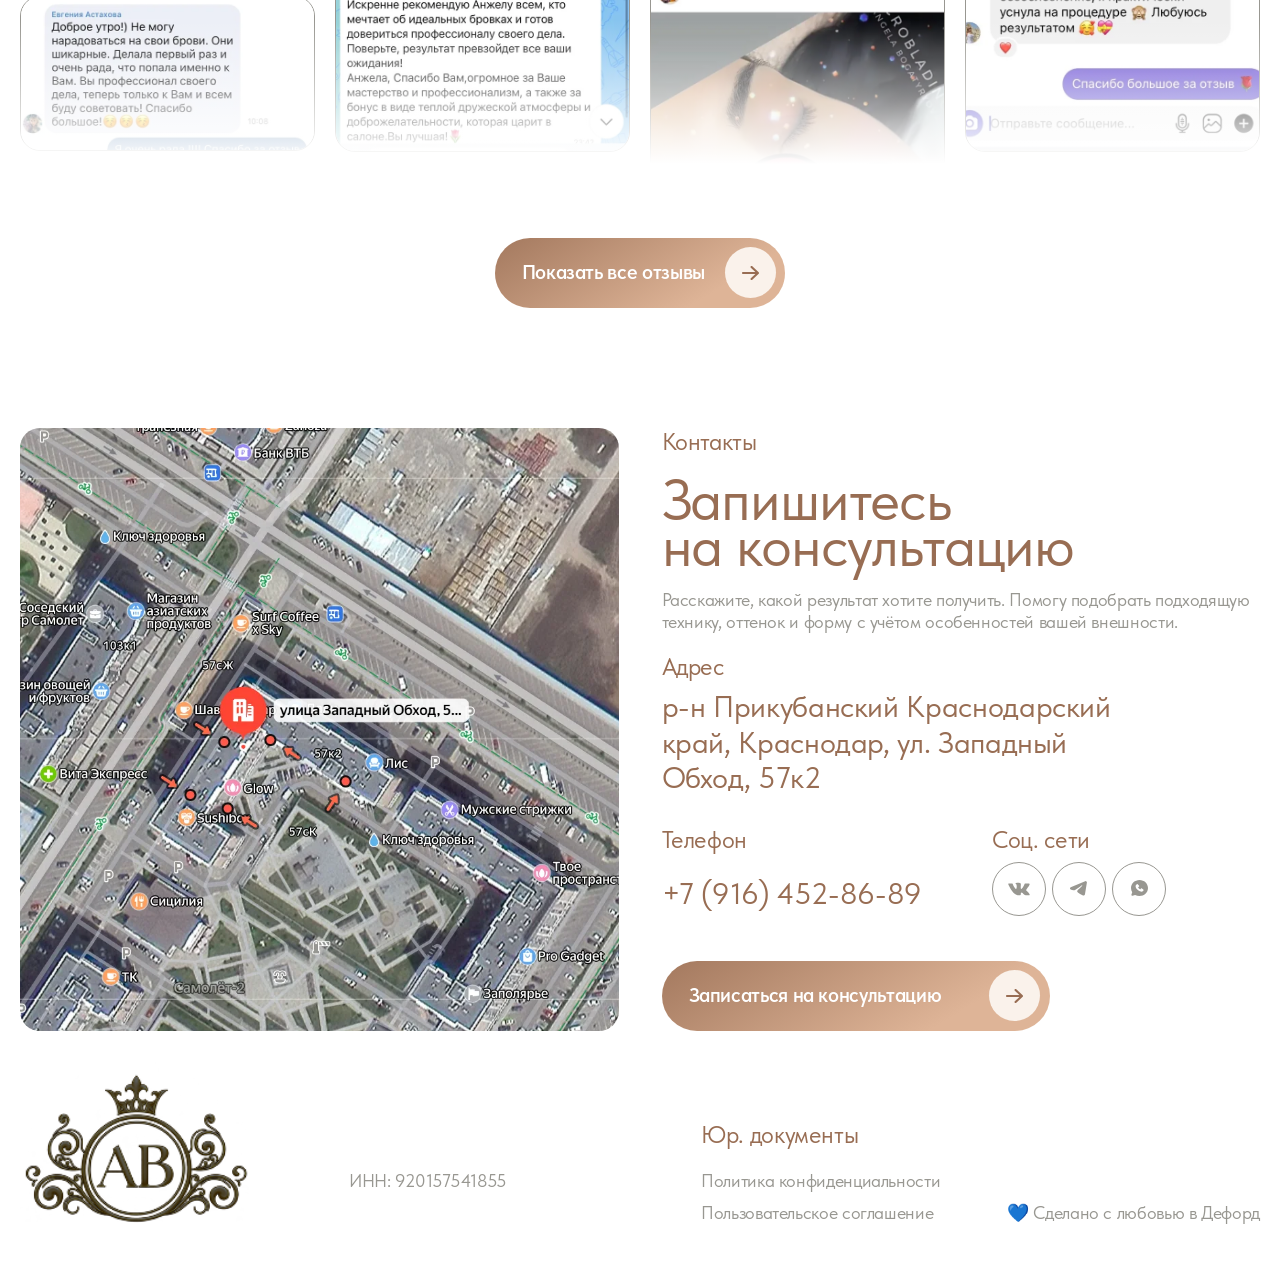
==== commit 096406e4: "Первый экран: полупрозрачная плашка с размытием под именем мастера Co-Authored-By: Claude Opus 5.5 <" ====
--- a/index.html
+++ b/index.html
@@ -10,7 +10,7 @@
   <link rel="preconnect" href="https://fonts.googleapis.com">
   <link rel="preconnect" href="https://fonts.gstatic.com" crossorigin>
   <link href="https://fonts.googleapis.com/css2?family=Unbounded:wght@500&display=swap" rel="stylesheet">
-  <link rel="stylesheet" href="assets/css/style.css?v=202611101006">
+  <link rel="stylesheet" href="assets/css/style.css?v=202611110619">
 </head>
 <body>
 
@@ -519,6 +519,6 @@
   </div>
 </div>
 
-<script src="assets/js/main.js?v=202611101006" defer></script>
+<script src="assets/js/main.js?v=202611110619" defer></script>
 </body>
 </html>
--- a/assets/css/style.css
+++ b/assets/css/style.css
@@ -178,7 +178,15 @@
   position: absolute; right: 286px; top: 392px; z-index: 3;
   display: flex; align-items: flex-start; gap: 14px;
 }
-.hero__master-text { text-align: right; padding-top: 2px; }
+.hero__master-text {
+  /* полупрозрачная «стеклянная» плашка, чтобы имя читалось поверх фото */
+  text-align: right; padding: 16px 20px 14px 24px;
+  background: rgba(250, 242, 235, .62);
+  -webkit-backdrop-filter: blur(10px) saturate(1.15); backdrop-filter: blur(10px) saturate(1.15);
+  border: 1px solid rgba(255, 255, 255, .55); border-radius: 22px;
+  box-shadow: 0 10px 28px rgba(152, 109, 83, .14);
+}
+.hero__master-text .hero__role { color: #7d7c76; }
 .hero__name {
   font-weight: 600; font-size: 32.7px; line-height: .85;
   background: var(--grad-name); -webkit-background-clip: text; background-clip: text; color: transparent;
@@ -542,6 +550,7 @@
   .hero__master-info { top: 139px; right: 23px; gap: 8px; }
   .hero__name { font-size: 20.2px; }
   .hero__role { margin-top: 12px; width: 117px; font-size: 8.65px; }
+  .hero__master-text { padding: 8px 10px 7px 12px; border-radius: 12px; }
   .hero__video { width: 40px; height: 65px; padding-top: 3.5px; gap: 3px; font-size: 8.65px; border-radius: 25px; }
   .hero__video-circle { width: 32px; height: 32px; }
   .hero__video-circle img { width: 13px; height: 12px; }
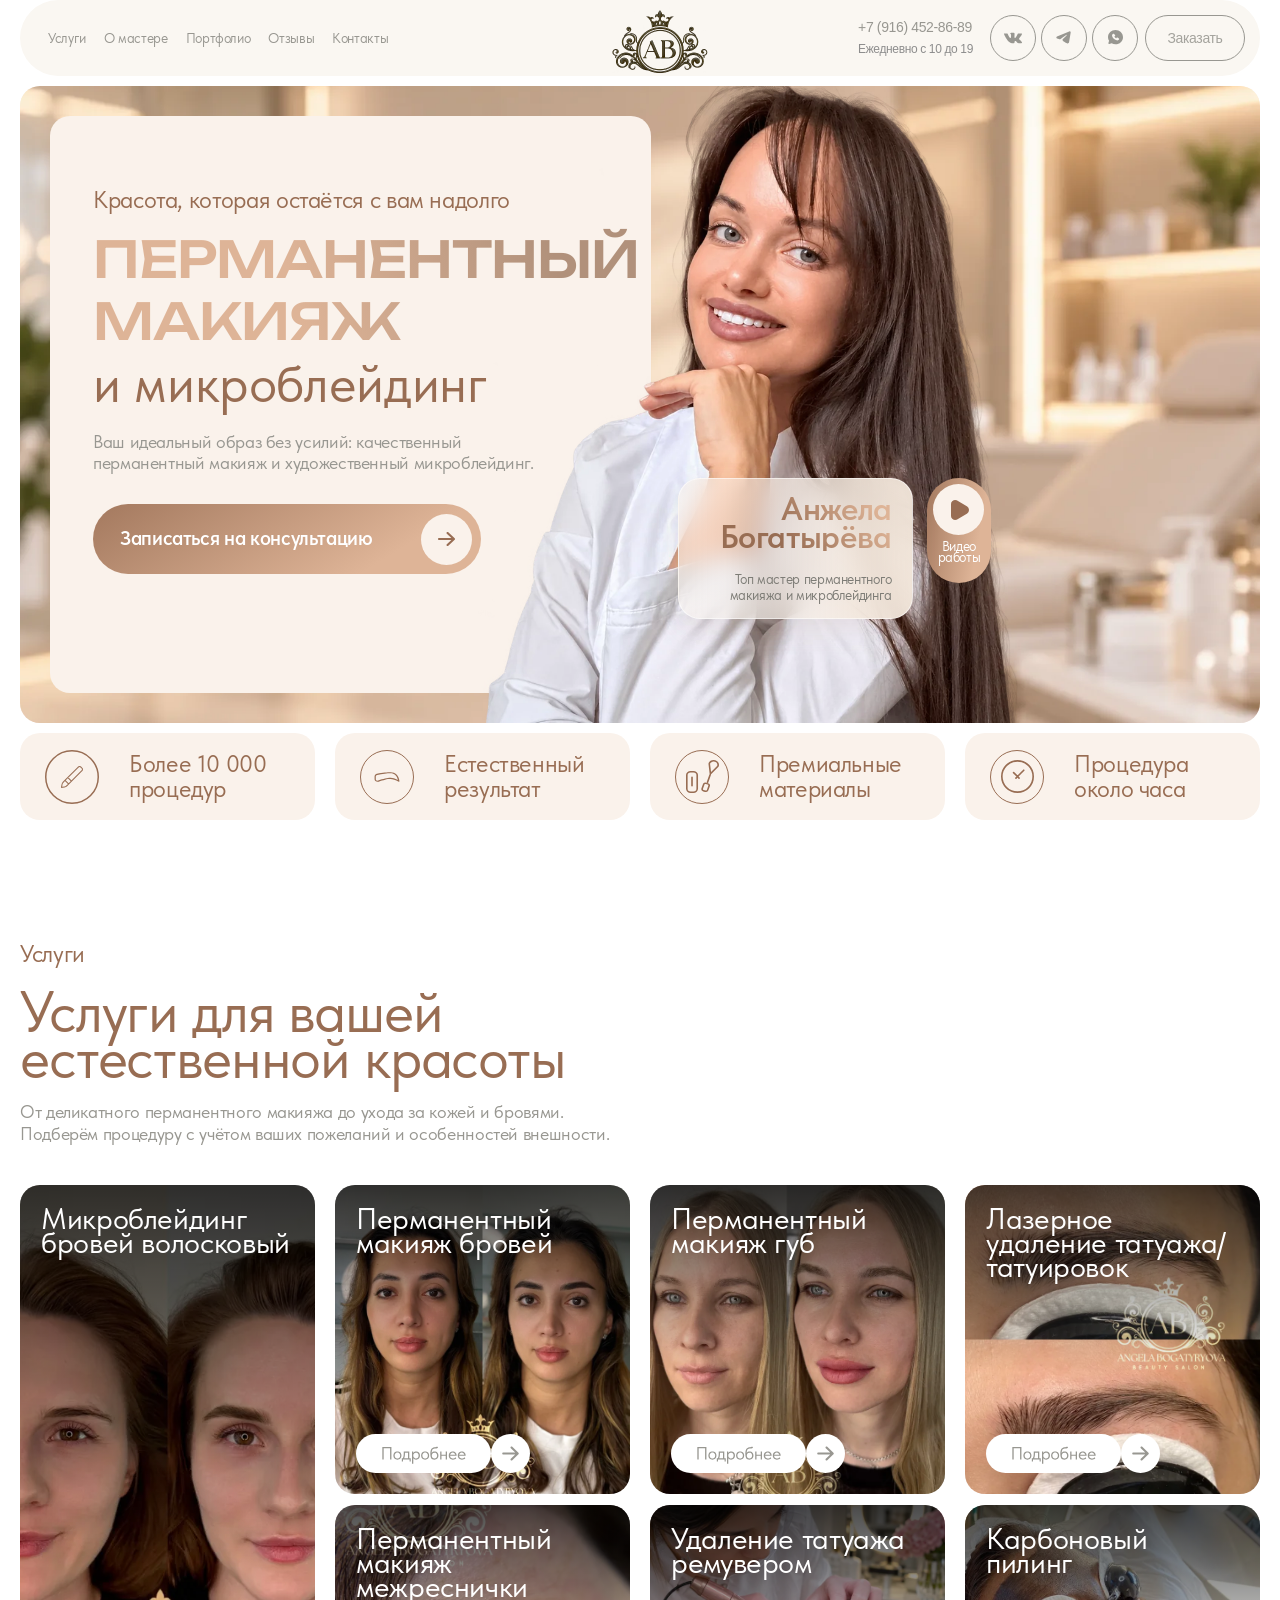
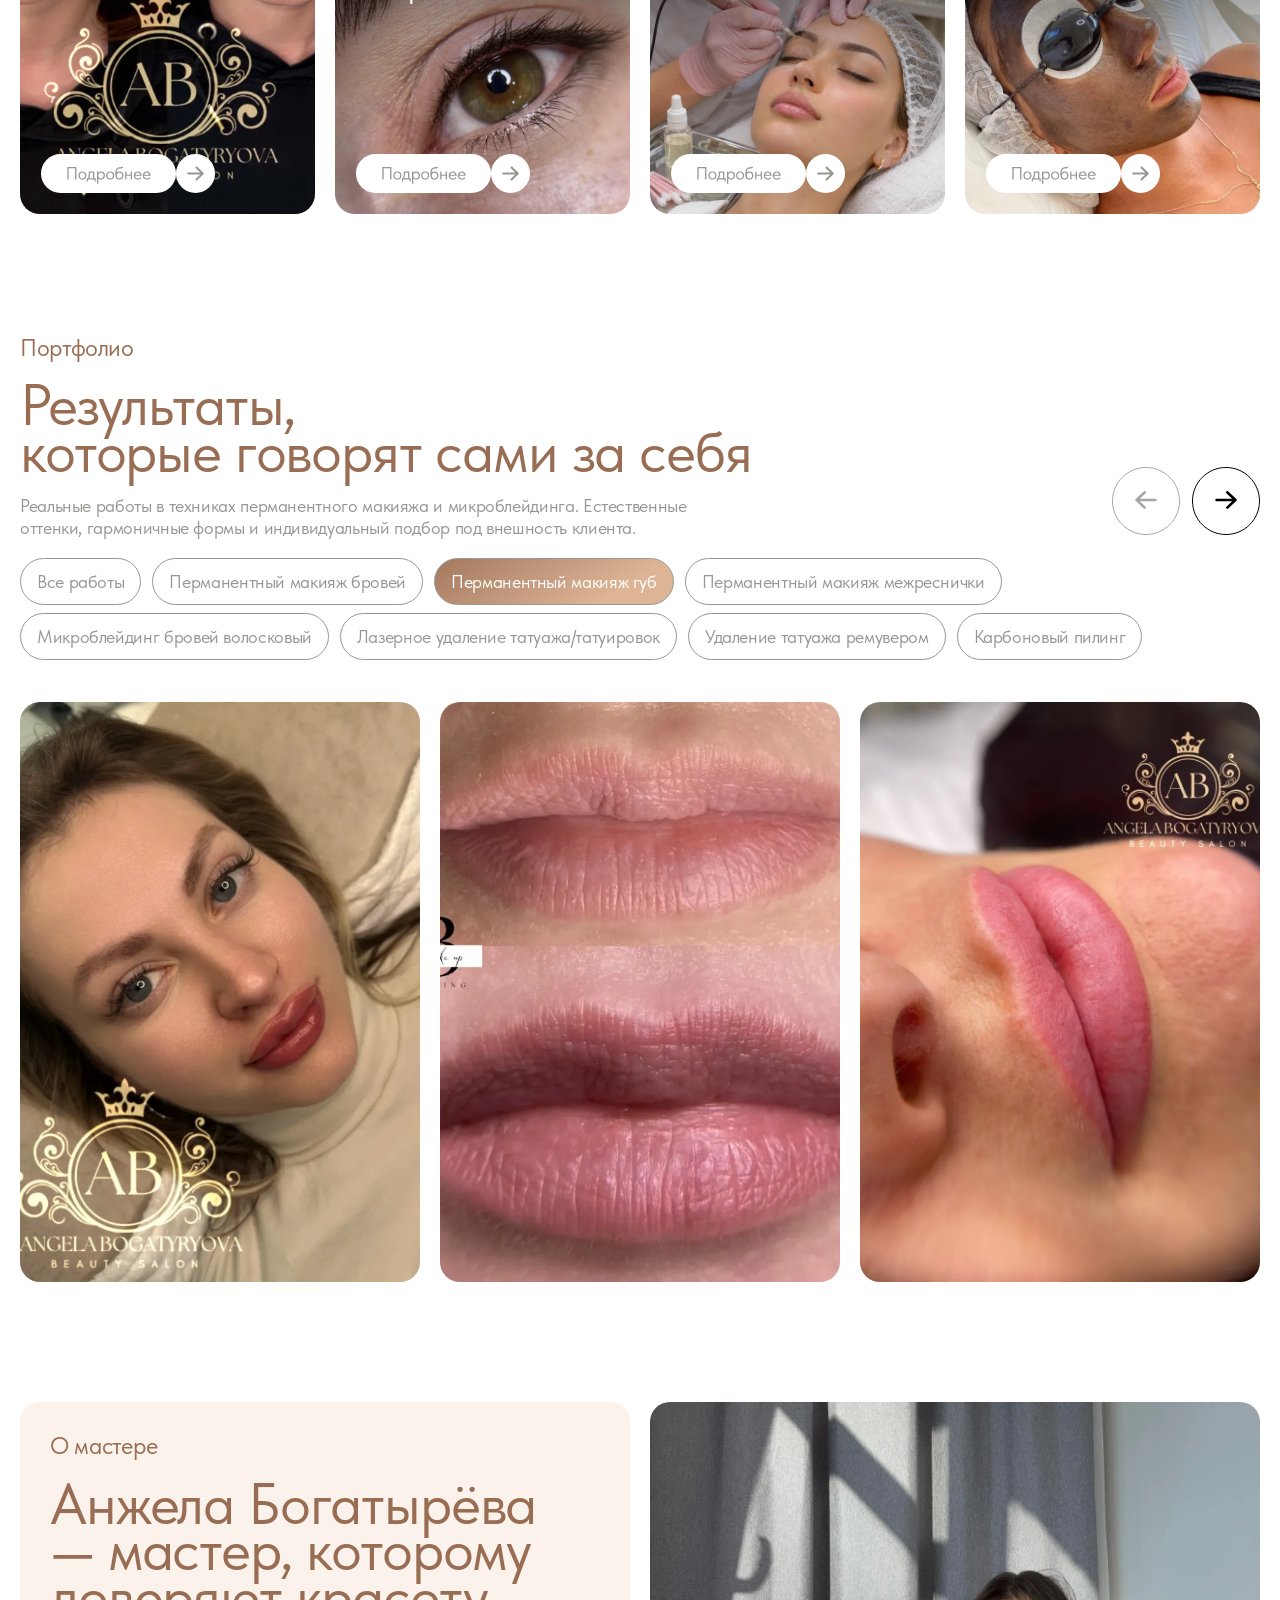
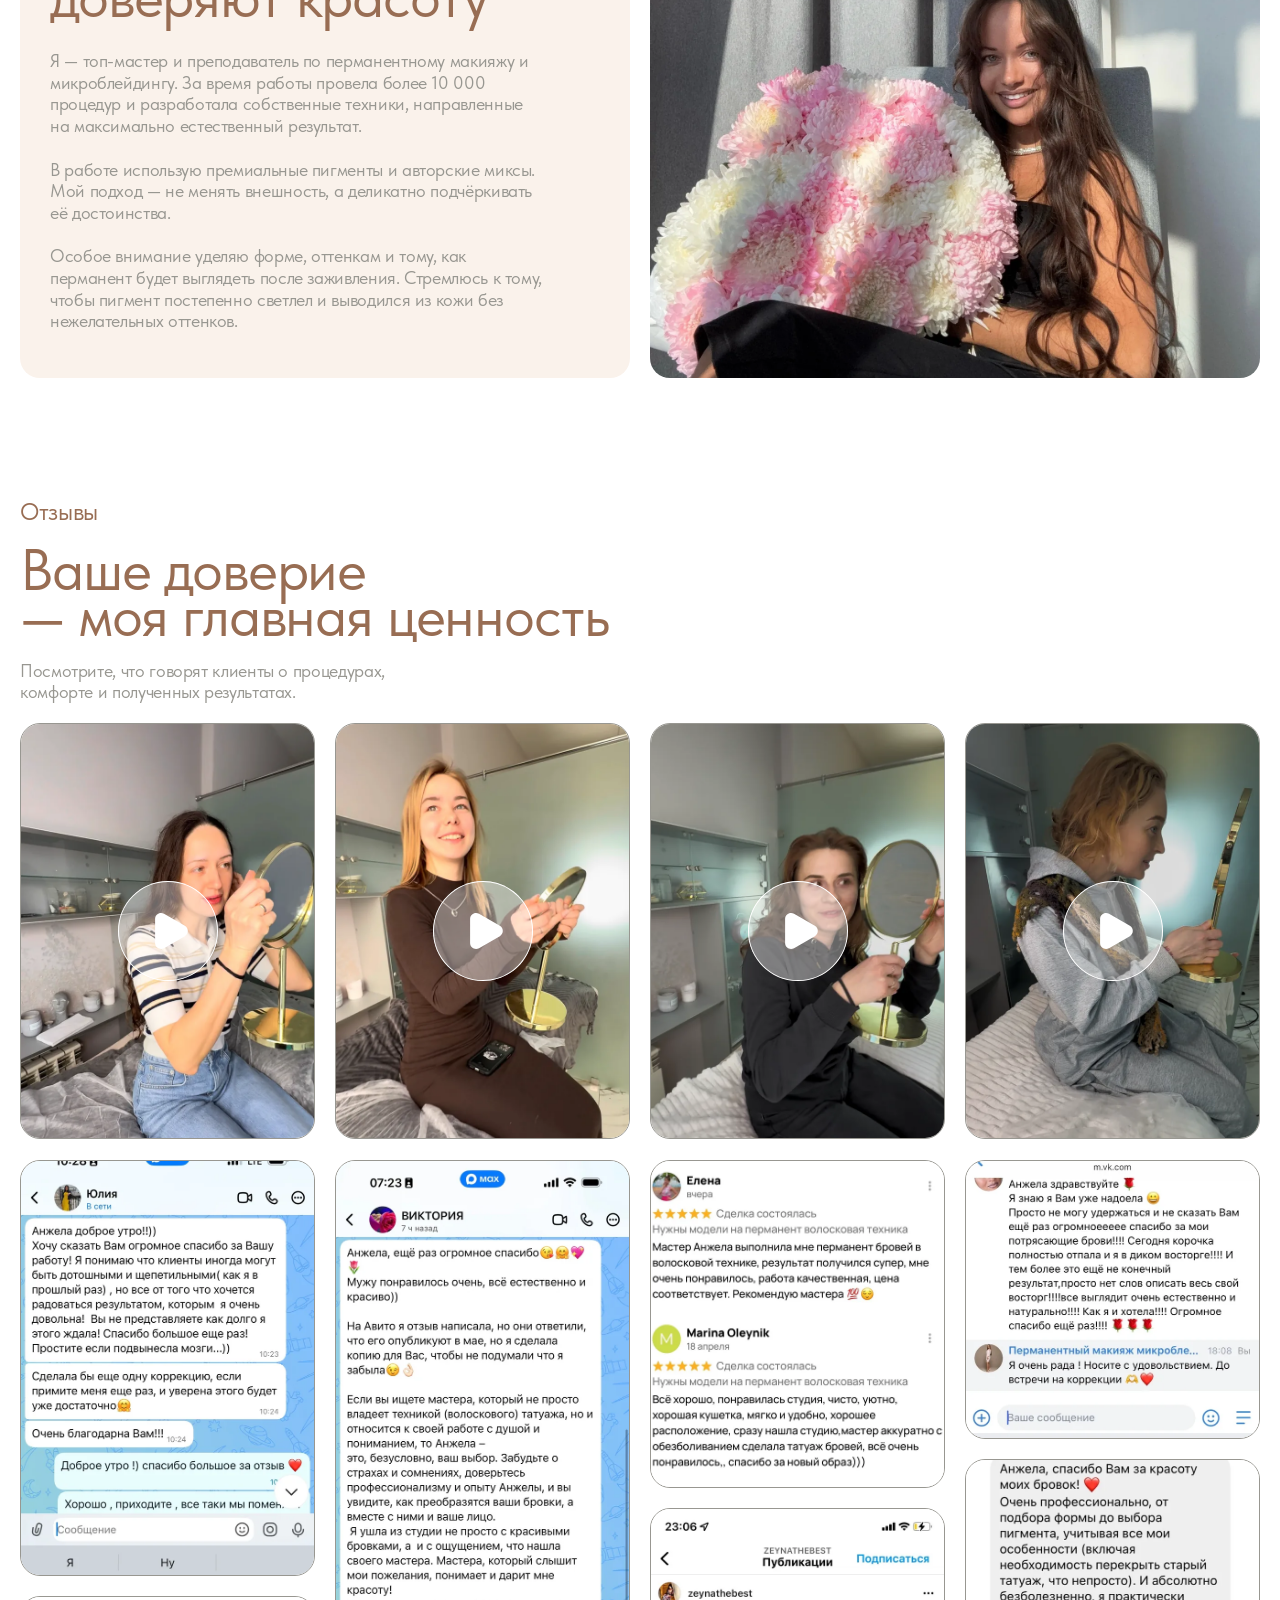
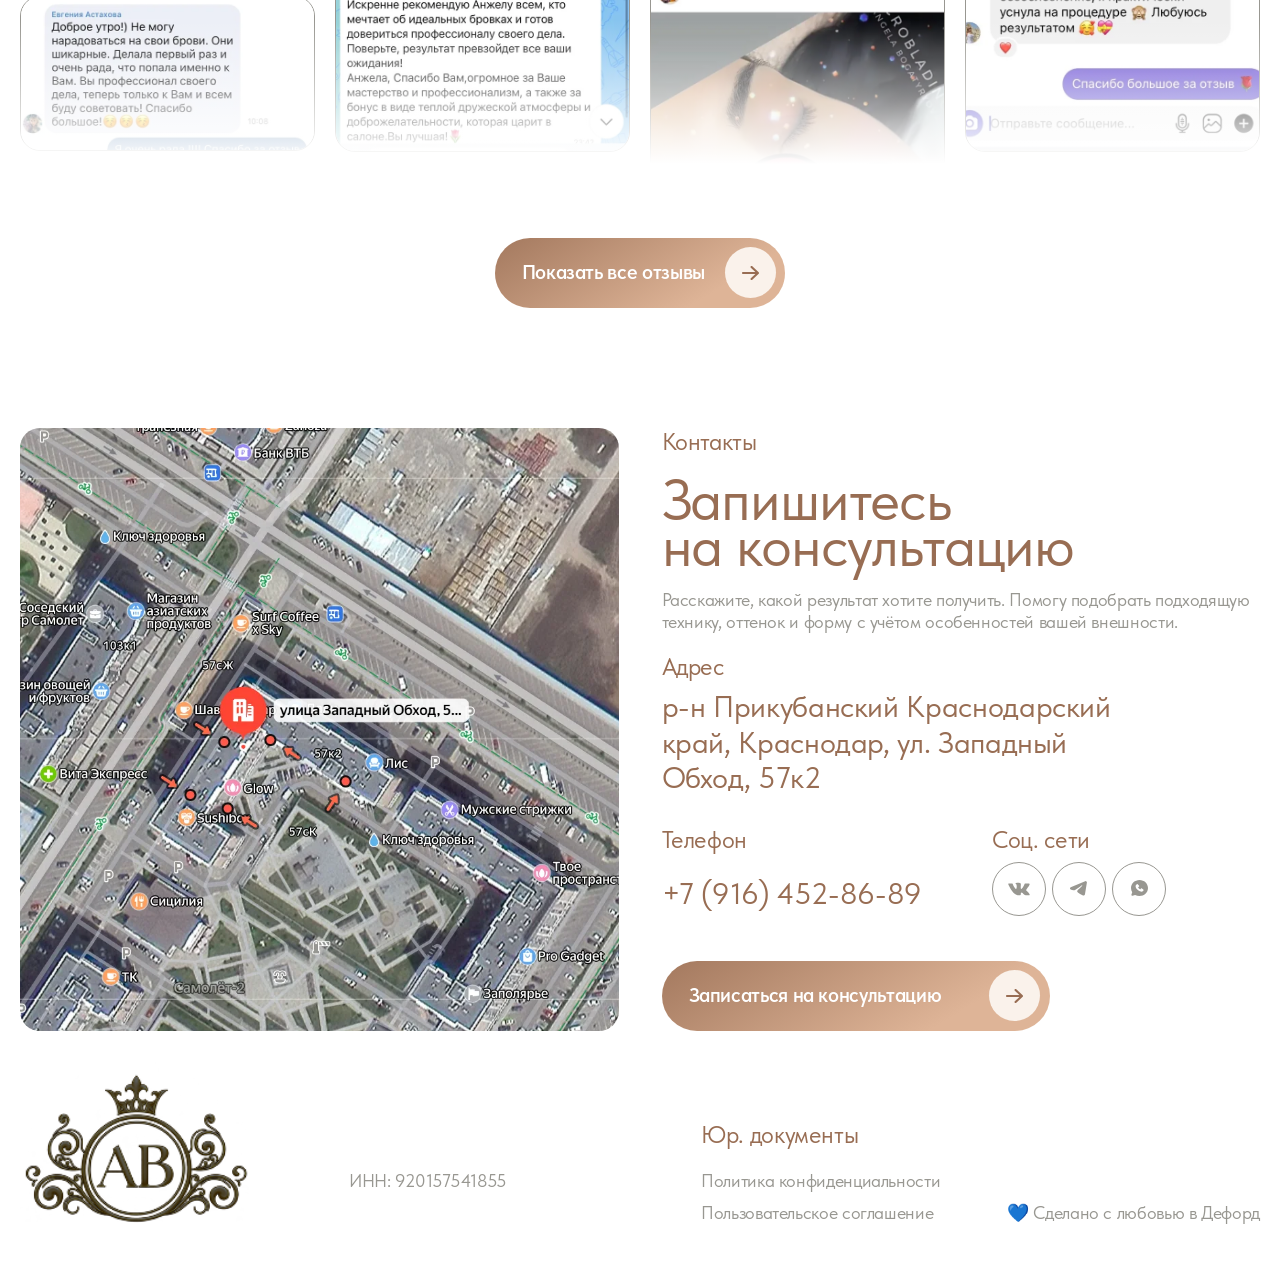
==== commit 916a0f16: "Плашка под именем мастера: правая часть плотнее (градиент), текст читается над тёмными волосами Co-A" ====
--- a/index.html
+++ b/index.html
@@ -10,7 +10,7 @@
   <link rel="preconnect" href="https://fonts.googleapis.com">
   <link rel="preconnect" href="https://fonts.gstatic.com" crossorigin>
   <link href="https://fonts.googleapis.com/css2?family=Unbounded:wght@500&display=swap" rel="stylesheet">
-  <link rel="stylesheet" href="assets/css/style.css?v=202611110619">
+  <link rel="stylesheet" href="assets/css/style.css?v=202611110623">
 </head>
 <body>
 
@@ -519,6 +519,6 @@
   </div>
 </div>
 
-<script src="assets/js/main.js?v=202611110619" defer></script>
+<script src="assets/js/main.js?v=202611110623" defer></script>
 </body>
 </html>
--- a/assets/css/style.css
+++ b/assets/css/style.css
@@ -181,8 +181,9 @@
 .hero__master-text {
   /* полупрозрачная «стеклянная» плашка, чтобы имя читалось поверх фото */
   text-align: right; padding: 16px 20px 14px 24px;
-  background: rgba(250, 242, 235, .62);
-  -webkit-backdrop-filter: blur(10px) saturate(1.15); backdrop-filter: blur(10px) saturate(1.15);
+  /* справа (над тёмными волосами) плашка плотнее, слева — прозрачнее */
+  background: linear-gradient(90deg, rgba(250, 242, 235, .55) 0%, rgba(250, 242, 235, .6) 35%, rgba(244, 233, 222, .9) 75%, rgba(242, 230, 218, .95) 100%);
+  -webkit-backdrop-filter: blur(12px) saturate(1.1); backdrop-filter: blur(12px) saturate(1.1);
   border: 1px solid rgba(255, 255, 255, .55); border-radius: 22px;
   box-shadow: 0 10px 28px rgba(152, 109, 83, .14);
 }
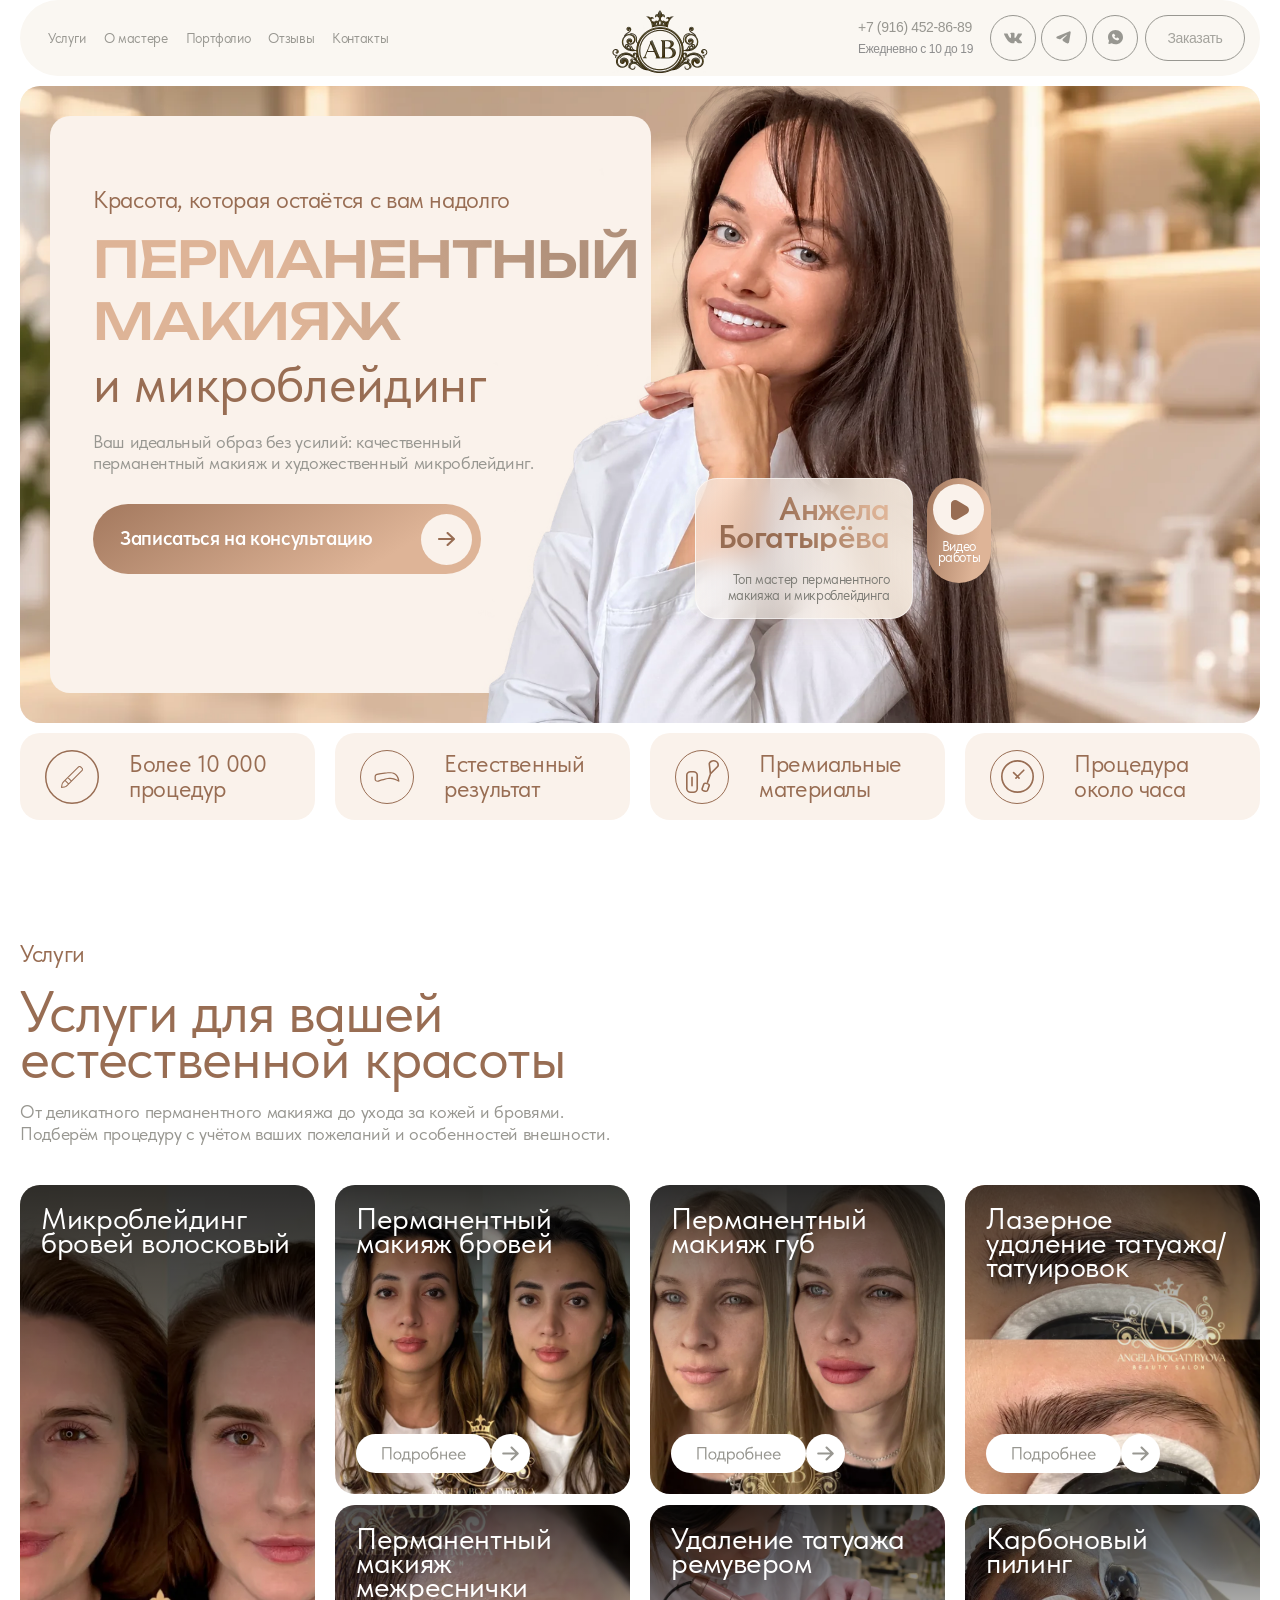
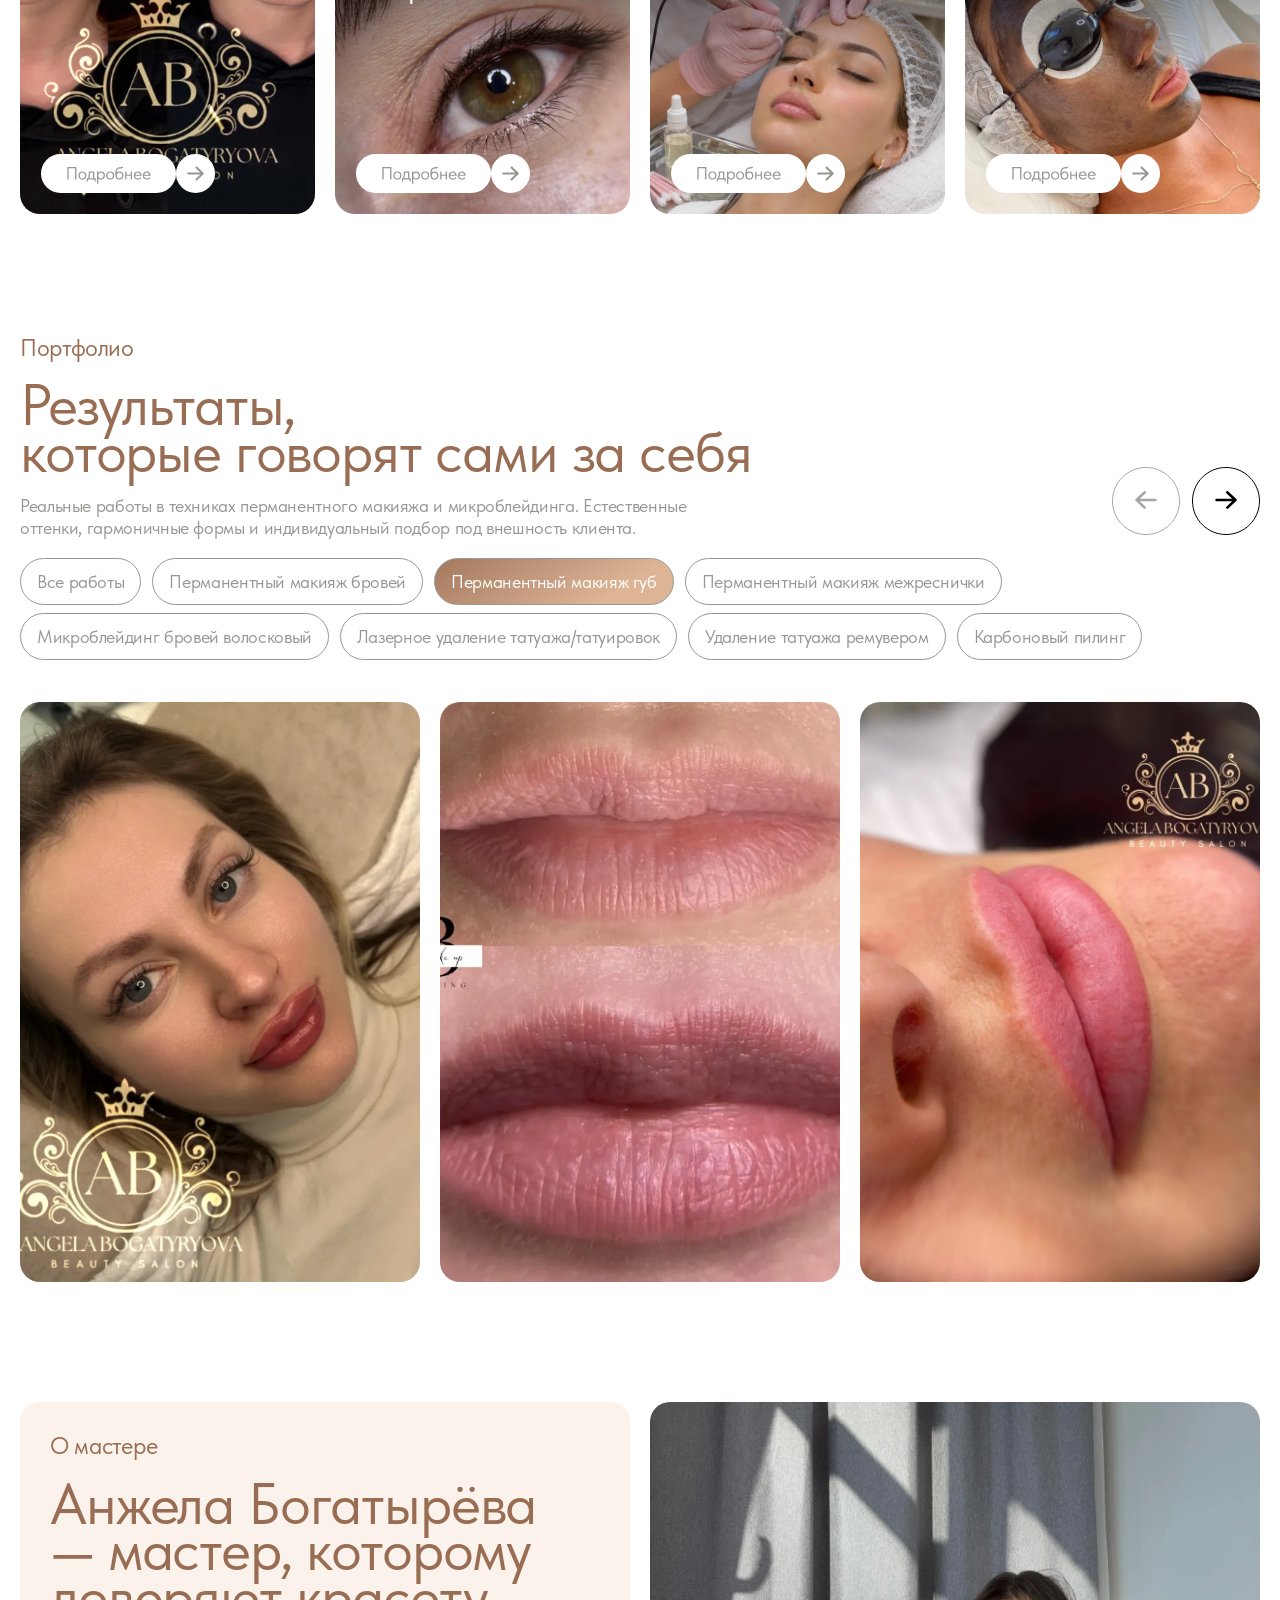
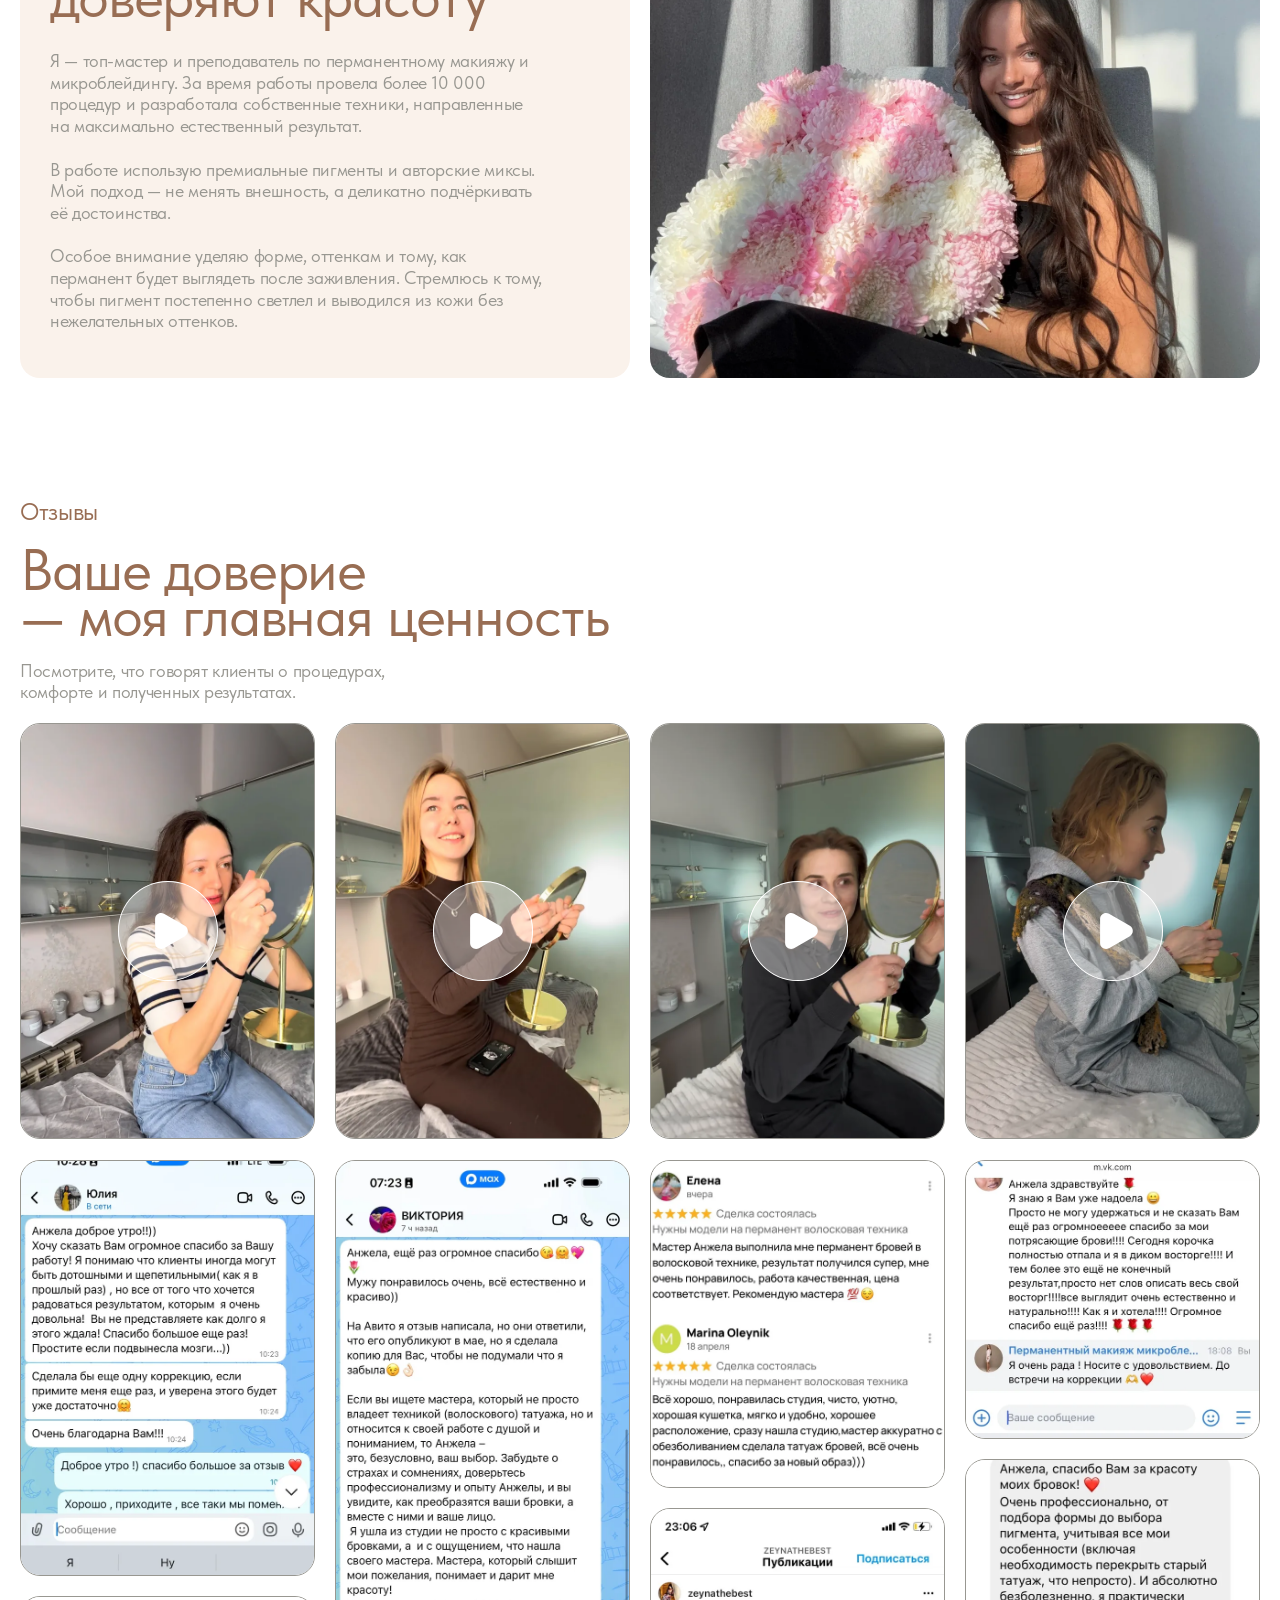
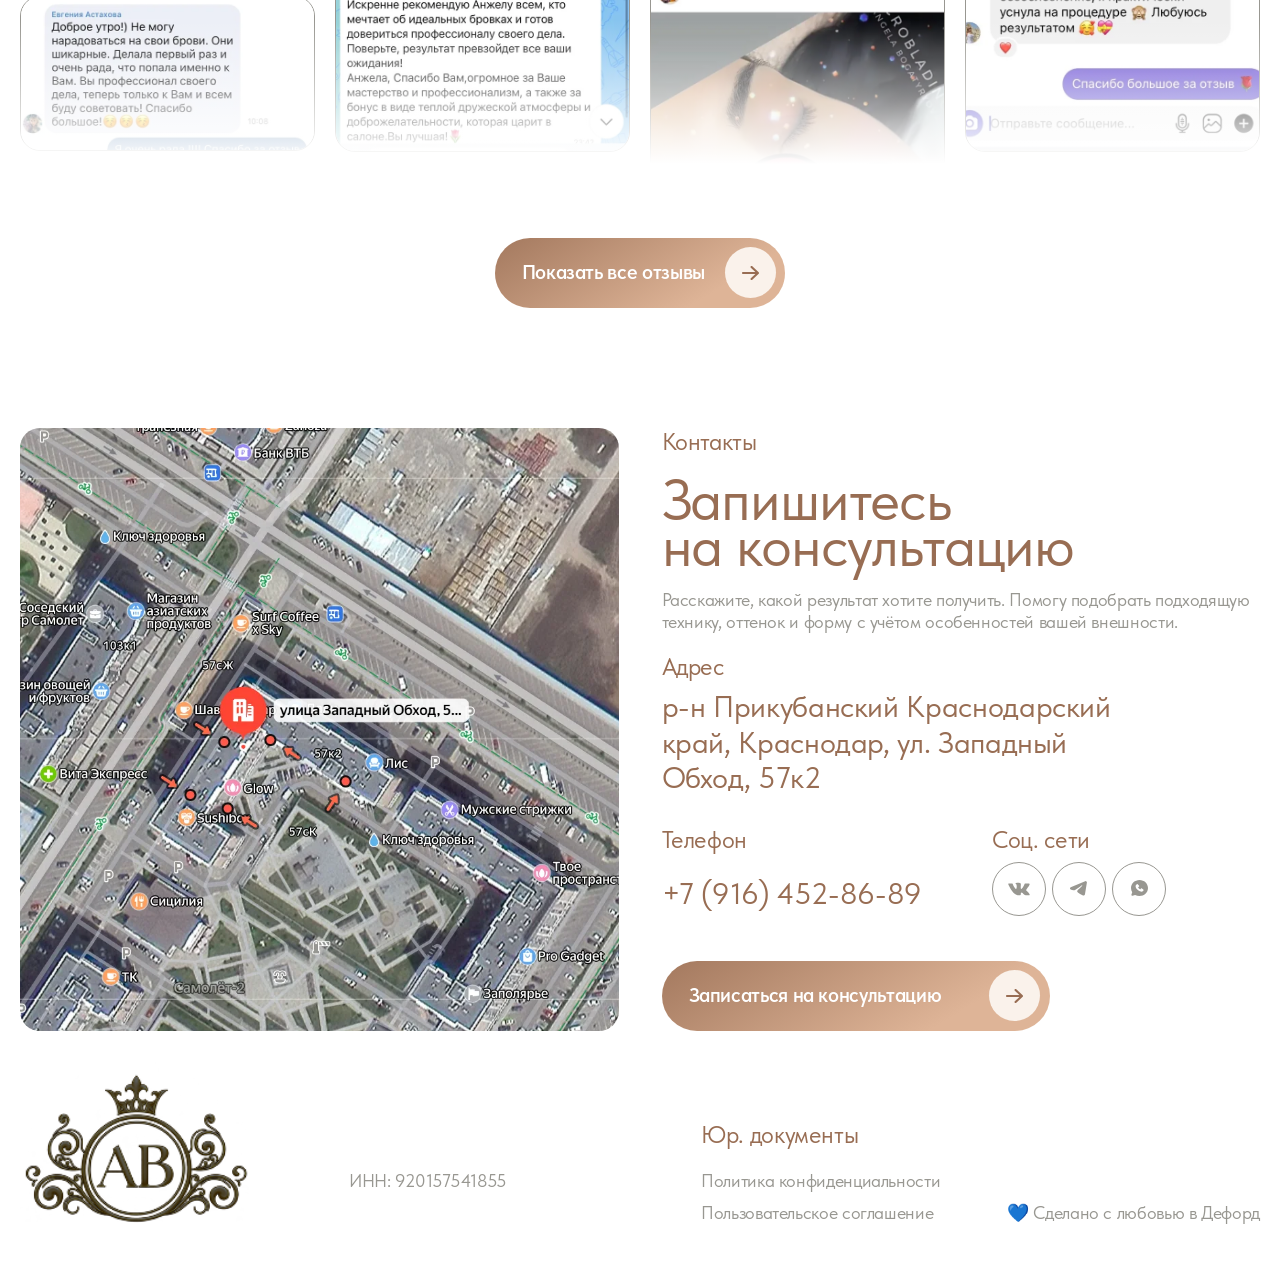
==== commit 663fa387: "Плашка под именем мастера: равные отступы слева и справа, ширина по самой широкой строке Co-Authored" ====
--- a/index.html
+++ b/index.html
@@ -10,7 +10,7 @@
   <link rel="preconnect" href="https://fonts.googleapis.com">
   <link rel="preconnect" href="https://fonts.gstatic.com" crossorigin>
   <link href="https://fonts.googleapis.com/css2?family=Unbounded:wght@500&display=swap" rel="stylesheet">
-  <link rel="stylesheet" href="assets/css/style.css?v=202611110623">
+  <link rel="stylesheet" href="assets/css/style.css?v=202611110832">
 </head>
 <body>
 
@@ -133,7 +133,7 @@
       <div class="hero__master-info">
         <div class="hero__master-text">
           <p class="hero__name">Анжела<br>Богатырёва</p>
-          <p class="hero__role">Топ мастер перманентного макияжа и микроблейдинга</p>
+          <p class="hero__role">Топ мастер перманентного<br>макияжа и микроблейдинга</p>
         </div>
         <a href="#reviews" class="hero__video" aria-label="Смотреть видео работ">
           <i class="hero__video-circle"><img src="assets/icons/play.svg" alt="" width="20" height="18"></i>
@@ -519,6 +519,6 @@
   </div>
 </div>
 
-<script src="assets/js/main.js?v=202611110623" defer></script>
+<script src="assets/js/main.js?v=202611110832" defer></script>
 </body>
 </html>
--- a/assets/css/style.css
+++ b/assets/css/style.css
@@ -180,7 +180,7 @@
 }
 .hero__master-text {
   /* полупрозрачная «стеклянная» плашка, чтобы имя читалось поверх фото */
-  text-align: right; padding: 16px 20px 14px 24px;
+  text-align: right; padding: 16px 22px 14px 22px; /* равные отступы слева и справа */
   /* справа (над тёмными волосами) плашка плотнее, слева — прозрачнее */
   background: linear-gradient(90deg, rgba(250, 242, 235, .55) 0%, rgba(250, 242, 235, .6) 35%, rgba(244, 233, 222, .9) 75%, rgba(242, 230, 218, .95) 100%);
   -webkit-backdrop-filter: blur(12px) saturate(1.1); backdrop-filter: blur(12px) saturate(1.1);
@@ -192,7 +192,7 @@
   font-weight: 600; font-size: 32.7px; line-height: .85;
   background: var(--grad-name); -webkit-background-clip: text; background-clip: text; color: transparent;
 }
-.hero__role { margin-top: 20px; width: 189px; margin-left: auto; font-size: 14px; }
+.hero__role { margin-top: 20px; white-space: nowrap; font-size: 14px; } /* ширина плашки = самой широкой строке */
 .hero__video {
   display: flex; flex-direction: column; align-items: center; gap: 6px;
   width: 64px; height: 105px; padding-top: 6px;
@@ -548,9 +548,9 @@
   .hero__title-sub { font-size: 23.3px; width: 169px; }
   .hero__text { margin-top: 10px; max-width: 196px; font-size: 12px; }
   .hero__panel .btn { margin-top: 18px; }
-  .hero__master-info { top: 139px; right: 23px; gap: 8px; }
+  .hero__master-info { display: none; } /* на телефонах блок с именем и «Видео работы» скрыт */
   .hero__name { font-size: 20.2px; }
-  .hero__role { margin-top: 12px; width: 117px; font-size: 8.65px; }
+  .hero__role { margin-top: 12px; font-size: 8.65px; }
   .hero__master-text { padding: 8px 10px 7px 12px; border-radius: 12px; }
   .hero__video { width: 40px; height: 65px; padding-top: 3.5px; gap: 3px; font-size: 8.65px; border-radius: 25px; }
   .hero__video-circle { width: 32px; height: 32px; }
